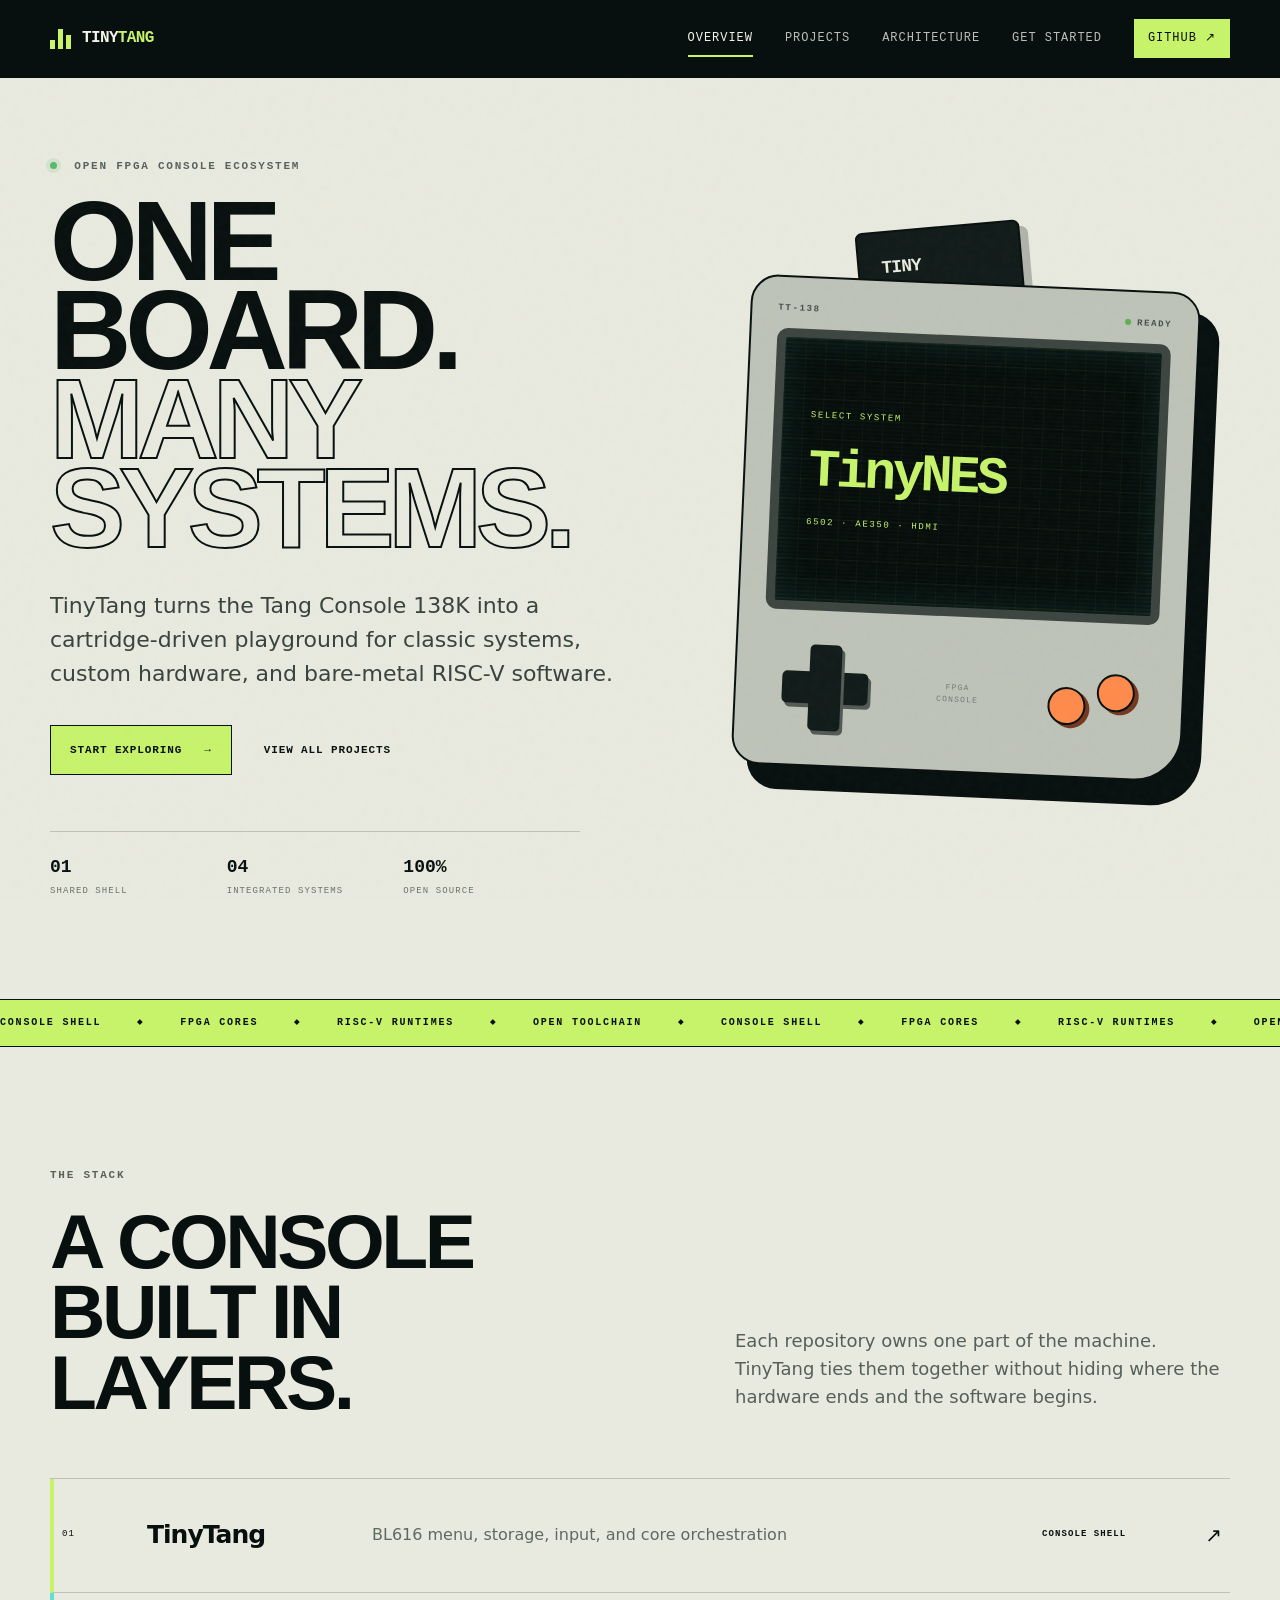
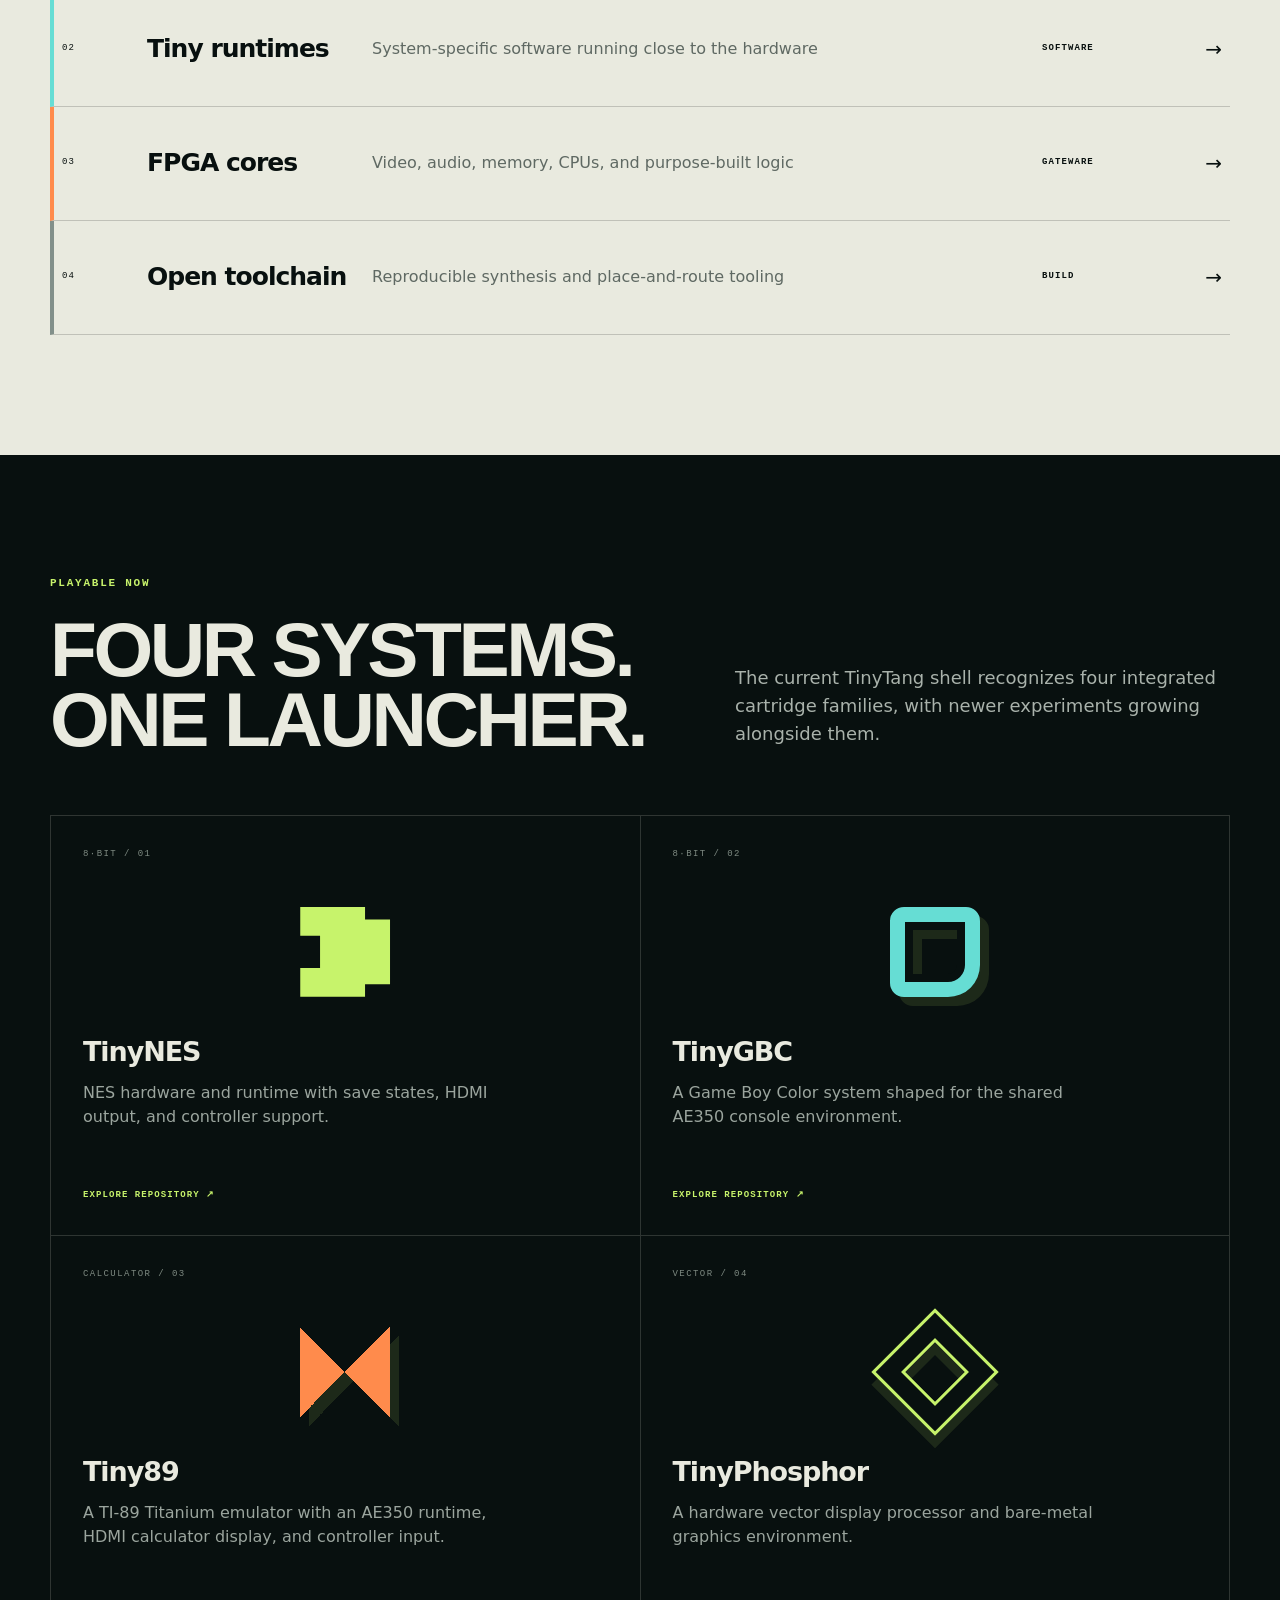
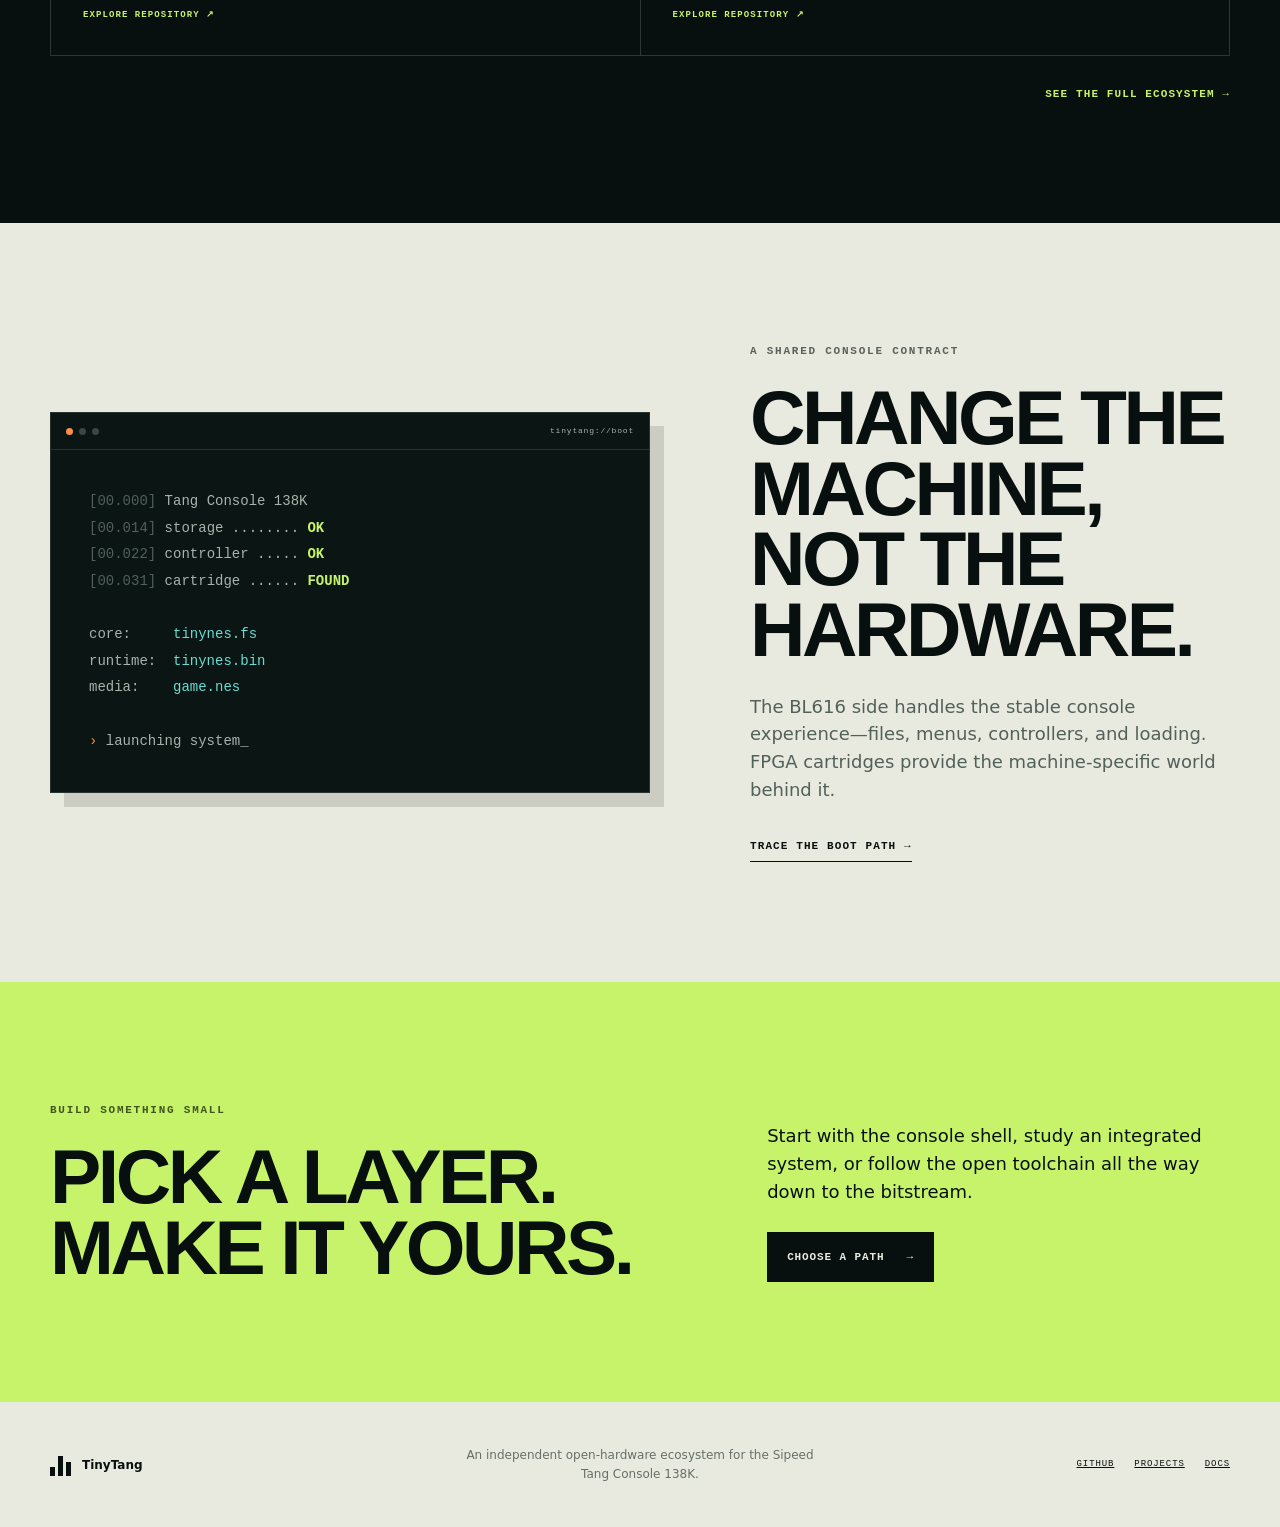
==== index.html @ 6b45f8c8 "Build TinyTang ecosystem documentation hub" ====
<!doctype html>
<html lang="en">
<head>
  <meta charset="utf-8">
  <meta name="viewport" content="width=device-width, initial-scale=1">
  <meta name="description" content="TinyTang is an open FPGA console ecosystem for the Sipeed Tang Console 138K.">
  <meta name="theme-color" content="#08100f">
  <title>TinyTang — one board, many systems</title>
  <link rel="icon" href="favicon.svg" type="image/svg+xml">
  <link rel="stylesheet" href="styles.css">
  <script src="site.js" defer></script>
</head>
<body>
  <a class="skip-link" href="#content">Skip to content</a>
  <header class="site-header" data-header>
    <a class="brand" href="index.html" aria-label="TinyTang home">
      <span class="brand-mark" aria-hidden="true"><span></span><span></span><span></span></span>
      <span>TINY<span>TANG</span></span>
    </a>
    <button class="nav-toggle" type="button" aria-expanded="false" aria-controls="site-nav" data-nav-toggle>
      <span class="sr-only">Toggle navigation</span><i></i><i></i><i></i>
    </button>
    <nav class="site-nav" id="site-nav" aria-label="Primary navigation" data-nav>
      <a href="index.html" aria-current="page">Overview</a>
      <a href="projects.html">Projects</a>
      <a href="architecture.html">Architecture</a>
      <a href="start.html">Get started</a>
      <a class="nav-github" href="https://github.com/aquasock" rel="noopener">GitHub <span aria-hidden="true">↗</span></a>
    </nav>
  </header>

  <main id="content">
    <section class="hero section-shell">
      <div class="hero-copy reveal">
        <p class="eyebrow"><span class="status-dot"></span> Open FPGA console ecosystem</p>
        <h1>One board.<br><em>Many systems.</em></h1>
        <p class="hero-lede">TinyTang turns the Tang Console 138K into a cartridge-driven playground for classic systems, custom hardware, and bare-metal RISC-V software.</p>
        <div class="hero-actions">
          <a class="button button-primary" href="start.html">Start exploring <span aria-hidden="true">→</span></a>
          <a class="button button-quiet" href="projects.html">View all projects</a>
        </div>
        <dl class="hero-stats" aria-label="Ecosystem highlights">
          <div><dt>01</dt><dd>shared shell</dd></div>
          <div><dt>04</dt><dd>integrated systems</dd></div>
          <div><dt>100%</dt><dd>open source</dd></div>
        </dl>
      </div>

      <div class="hero-machine reveal reveal-delay" aria-label="Diagram of the TinyTang console">
        <div class="machine-glow"></div>
        <div class="machine-frame">
          <div class="machine-topline"><span>TT-138</span><span>READY</span></div>
          <div class="machine-screen">
            <div class="screen-grid"></div>
            <div class="screen-copy">
              <span class="screen-kicker">SELECT SYSTEM</span>
              <strong data-system-name>TinyNES</strong>
              <span class="screen-meta" data-system-meta>6502 · AE350 · HDMI</span>
            </div>
            <div class="screen-scanline"></div>
          </div>
          <div class="machine-controls">
            <div class="dpad" aria-hidden="true"><i></i><i></i></div>
            <div class="machine-label">FPGA<br>CONSOLE</div>
            <div class="buttons" aria-hidden="true"><i></i><i></i></div>
          </div>
        </div>
        <div class="cartridge"><span>TINY<br>CORE</span><i></i></div>
      </div>
    </section>

    <section class="signal-band" aria-label="Project categories">
      <div class="signal-track">
        <span>CONSOLE SHELL</span><i>◆</i><span>FPGA CORES</span><i>◆</i><span>RISC-V RUNTIMES</span><i>◆</i><span>OPEN TOOLCHAIN</span><i>◆</i><span>CONSOLE SHELL</span><i>◆</i><span>FPGA CORES</span><i>◆</i><span>RISC-V RUNTIMES</span><i>◆</i><span>OPEN TOOLCHAIN</span>
      </div>
    </section>

    <section class="section section-shell">
      <div class="section-heading reveal">
        <div>
          <p class="eyebrow">The stack</p>
          <h2>A console built in layers.</h2>
        </div>
        <p>Each repository owns one part of the machine. TinyTang ties them together without hiding where the hardware ends and the software begins.</p>
      </div>
      <div class="layer-stack reveal">
        <a class="layer layer-shell" href="https://github.com/aquasock/TinyTang">
          <span class="layer-index">01</span>
          <div><strong>TinyTang</strong><span>BL616 menu, storage, input, and core orchestration</span></div>
          <b>CONSOLE SHELL</b><i>↗</i>
        </a>
        <a class="layer layer-runtime" href="projects.html#systems">
          <span class="layer-index">02</span>
          <div><strong>Tiny runtimes</strong><span>System-specific software running close to the hardware</span></div>
          <b>SOFTWARE</b><i>→</i>
        </a>
        <a class="layer layer-core" href="projects.html#cores">
          <span class="layer-index">03</span>
          <div><strong>FPGA cores</strong><span>Video, audio, memory, CPUs, and purpose-built logic</span></div>
          <b>GATEWARE</b><i>→</i>
        </a>
        <a class="layer layer-tools" href="projects.html#tooling">
          <span class="layer-index">04</span>
          <div><strong>Open toolchain</strong><span>Reproducible synthesis and place-and-route tooling</span></div>
          <b>BUILD</b><i>→</i>
        </a>
      </div>
    </section>

    <section class="section section-dark" id="featured">
      <div class="section-shell">
        <div class="section-heading reveal">
          <div><p class="eyebrow">Playable now</p><h2>Four systems.<br>One launcher.</h2></div>
          <p>The current TinyTang shell recognizes four integrated cartridge families, with newer experiments growing alongside them.</p>
        </div>
        <div class="system-grid">
          <a class="system-card reveal" href="https://github.com/aquasock/TinyNES">
            <span class="system-number">8·BIT / 01</span><div class="pixel-glyph glyph-nes" aria-hidden="true"></div>
            <div><h3>TinyNES</h3><p>NES hardware and runtime with save states, HDMI output, and controller support.</p></div>
            <span class="card-link">Explore repository ↗</span>
          </a>
          <a class="system-card reveal" href="https://github.com/aquasock/TinyGBC">
            <span class="system-number">8·BIT / 02</span><div class="pixel-glyph glyph-gbc" aria-hidden="true"></div>
            <div><h3>TinyGBC</h3><p>A Game Boy Color system shaped for the shared AE350 console environment.</p></div>
            <span class="card-link">Explore repository ↗</span>
          </a>
          <a class="system-card reveal" href="https://github.com/aquasock/Tiny89">
            <span class="system-number">CALCULATOR / 03</span><div class="pixel-glyph glyph-89" aria-hidden="true"></div>
            <div><h3>Tiny89</h3><p>A TI-89 Titanium emulator with an AE350 runtime, HDMI calculator display, and controller input.</p></div>
            <span class="card-link">Explore repository ↗</span>
          </a>
          <a class="system-card reveal" href="https://github.com/aquasock/TinyPhosphor">
            <span class="system-number">VECTOR / 04</span><div class="pixel-glyph glyph-phosphor" aria-hidden="true"></div>
            <div><h3>TinyPhosphor</h3><p>A hardware vector display processor and bare-metal graphics environment.</p></div>
            <span class="card-link">Explore repository ↗</span>
          </a>
        </div>
        <div class="section-cta reveal"><a href="projects.html">See the full ecosystem <span aria-hidden="true">→</span></a></div>
      </div>
    </section>

    <section class="section section-shell split-feature">
      <div class="feature-terminal reveal" aria-hidden="true">
        <div class="terminal-bar"><i></i><i></i><i></i><span>tinytang://boot</span></div>
        <pre><span class="muted">[00.000]</span> Tang Console 138K
<span class="muted">[00.014]</span> storage ........ <b>OK</b>
<span class="muted">[00.022]</span> controller ..... <b>OK</b>
<span class="muted">[00.031]</span> cartridge ...... <b>FOUND</b>

core:     <em>tinynes.fs</em>
runtime:  <em>tinynes.bin</em>
media:    <em>game.nes</em>

<span class="prompt">›</span> launching system<span class="cursor">_</span></pre>
      </div>
      <div class="feature-copy reveal">
        <p class="eyebrow">A shared console contract</p>
        <h2>Change the machine, not the hardware.</h2>
        <p>The BL616 side handles the stable console experience—files, menus, controllers, and loading. FPGA cartridges provide the machine-specific world behind it.</p>
        <a class="text-link" href="architecture.html">Trace the boot path <span aria-hidden="true">→</span></a>
      </div>
    </section>

    <section class="section section-accent">
      <div class="section-shell closing-grid reveal">
        <div><p class="eyebrow">Build something small</p><h2>Pick a layer.<br>Make it yours.</h2></div>
        <div><p>Start with the console shell, study an integrated system, or follow the open toolchain all the way down to the bitstream.</p><a class="button button-dark" href="start.html">Choose a path <span aria-hidden="true">→</span></a></div>
      </div>
    </section>
  </main>

  <footer class="site-footer section-shell">
    <div class="footer-brand"><span class="brand-mark" aria-hidden="true"><span></span><span></span><span></span></span><strong>TinyTang</strong></div>
    <p>An independent open-hardware ecosystem for the Sipeed Tang Console 138K.</p>
    <div><a href="https://github.com/aquasock">GitHub</a><a href="projects.html">Projects</a><a href="start.html">Docs</a></div>
  </footer>
</body>
</html>
---- styles.css ----
:root {
  --ink: #08100f;
  --ink-soft: #111b19;
  --paper: #e9eadf;
  --paper-bright: #f5f4e9;
  --muted: #8d978f;
  --line: rgba(8, 16, 15, 0.18);
  --line-light: rgba(233, 234, 223, 0.17);
  --lime: #c7f36b;
  --cyan: #66ddd4;
  --orange: #ff8b4c;
  --mono: "SFMono-Regular", "Cascadia Code", "Roboto Mono", Consolas, monospace;
  --sans: Inter, ui-sans-serif, system-ui, -apple-system, BlinkMacSystemFont, "Segoe UI", sans-serif;
  --display: Impact, Haettenschweiler, "Arial Narrow Bold", "Arial Narrow", sans-serif;
  --shell: min(1180px, calc(100vw - 48px));
}

* { box-sizing: border-box; }
html { scroll-behavior: smooth; }
body { margin: 0; color: var(--ink); background: var(--paper); font-family: var(--sans); font-size: 16px; line-height: 1.55; -webkit-font-smoothing: antialiased; }
body::before { content: ""; position: fixed; inset: 0; pointer-events: none; opacity: .25; z-index: 20; background-image: url("data:image/svg+xml,%3Csvg viewBox='0 0 140 140' xmlns='http://www.w3.org/2000/svg'%3E%3Cfilter id='n'%3E%3CfeTurbulence type='fractalNoise' baseFrequency='.85' numOctaves='3' stitchTiles='stitch'/%3E%3C/filter%3E%3Crect width='100%25' height='100%25' filter='url(%23n)' opacity='.12'/%3E%3C/svg%3E"); }
a { color: inherit; }
a:focus-visible, button:focus-visible { outline: 3px solid var(--orange); outline-offset: 4px; }
button { font: inherit; }
.section-shell { width: var(--shell); margin-inline: auto; }
.sr-only { position: absolute; width: 1px; height: 1px; padding: 0; margin: -1px; overflow: hidden; clip: rect(0,0,0,0); white-space: nowrap; border: 0; }
.skip-link { position: fixed; top: 8px; left: 8px; z-index: 100; padding: 10px 14px; color: var(--ink); background: var(--lime); transform: translateY(-150%); }
.skip-link:focus { transform: translateY(0); }

.site-header { position: sticky; top: 0; z-index: 30; display: flex; align-items: center; justify-content: space-between; height: 78px; padding: 0 max(24px, calc((100vw - 1180px) / 2)); color: var(--paper); background: var(--ink); border-bottom: 1px solid transparent; transition: height .25s, border-color .25s; }
.site-header[data-scrolled] { height: 66px; border-color: var(--line-light); }
.brand { display: flex; align-items: center; gap: 11px; color: var(--paper-bright); font-family: var(--mono); font-weight: 800; letter-spacing: -.04em; text-decoration: none; }
.brand > span:last-child > span { color: var(--lime); }
.brand-mark { display: inline-grid; grid-template-columns: repeat(3, 5px); align-items: end; gap: 3px; width: 21px; height: 21px; }
.brand-mark span { display: block; background: var(--lime); }
.brand-mark span:nth-child(1) { height: 9px; }
.brand-mark span:nth-child(2) { height: 20px; }
.brand-mark span:nth-child(3) { height: 14px; }
.site-nav { display: flex; align-items: center; gap: 32px; }
.site-nav a { position: relative; color: #b9c0b9; font-family: var(--mono); font-size: 12px; letter-spacing: .08em; text-decoration: none; text-transform: uppercase; transition: color .2s; }
.site-nav a:hover, .site-nav a[aria-current="page"] { color: var(--paper-bright); }
.site-nav a[aria-current="page"]::after { content: ""; position: absolute; right: 0; bottom: -9px; left: 0; height: 2px; background: var(--lime); }
.site-nav .nav-github { padding: 10px 14px; color: var(--ink); background: var(--lime); }
.nav-toggle { display: none; width: 44px; height: 44px; padding: 11px; border: 0; background: transparent; }
.nav-toggle i { display: block; height: 1px; margin: 5px 0; background: var(--paper); }

.hero { min-height: calc(100vh - 78px); display: grid; grid-template-columns: 1.05fr .95fr; gap: 70px; align-items: center; padding-block: 80px 100px; }
.eyebrow { margin: 0 0 22px; color: #59615c; font-family: var(--mono); font-size: 11px; font-weight: 700; letter-spacing: .16em; text-transform: uppercase; }
.status-dot { display: inline-block; width: 7px; height: 7px; margin-right: 9px; border-radius: 50%; background: #58b86b; box-shadow: 0 0 0 4px rgba(88,184,107,.15); }
.hero h1, .page-hero h1, .error-page h1 { margin: 0; font-family: var(--display); font-size: clamp(72px, 8.8vw, 138px); font-stretch: condensed; font-weight: 900; letter-spacing: -.055em; line-height: .79; text-transform: uppercase; }
.hero h1 em, .page-hero h1 em, .error-page h1 em { color: transparent; font-style: normal; -webkit-text-stroke: 2px var(--ink); }
.hero-lede { max-width: 600px; margin: 36px 0 0; color: #39423d; font-size: clamp(18px, 2vw, 22px); line-height: 1.55; }
.hero-actions { display: flex; flex-wrap: wrap; gap: 12px; margin-top: 34px; }
.button { display: inline-flex; align-items: center; justify-content: center; gap: 22px; min-height: 50px; padding: 0 19px; border: 1px solid var(--ink); font-family: var(--mono); font-size: 11px; font-weight: 800; letter-spacing: .08em; text-decoration: none; text-transform: uppercase; transition: transform .2s, box-shadow .2s, background .2s, color .2s; }
.button:hover { transform: translate(-3px, -3px); box-shadow: 4px 4px 0 var(--ink); }
.button-primary { color: var(--ink); background: var(--lime); }
.button-quiet { border-color: transparent; }
.button-dark { color: var(--paper); background: var(--ink); }
.button-dark:hover { box-shadow: 4px 4px 0 rgba(8,16,15,.35); }
.button-outline { background: transparent; }
.hero-stats { display: grid; grid-template-columns: repeat(3, 1fr); max-width: 530px; margin: 56px 0 0; padding: 22px 0 0; border-top: 1px solid var(--line); }
.hero-stats div { display: flex; flex-direction: column; }
.hero-stats dt { font-family: var(--mono); font-size: 18px; font-weight: 800; }
.hero-stats dd { margin: 3px 0 0; color: #69726c; font-family: var(--mono); font-size: 9px; letter-spacing: .12em; text-transform: uppercase; }

.hero-machine { position: relative; display: grid; place-items: center; min-height: 580px; }
.machine-glow { position: absolute; width: 90%; aspect-ratio: 1; background: radial-gradient(circle, rgba(199,243,107,.28), transparent 64%); filter: blur(15px); }
.machine-frame { position: relative; z-index: 2; width: min(450px, 86vw); padding: 25px 26px 34px; background: #bec3b8; border: 2px solid var(--ink); border-radius: 28px 28px 48px 28px; box-shadow: 17px 21px 0 rgba(8,16,15,.95), 18px 22px 0 2px var(--ink); transform: rotate(2.5deg); }
.machine-topline { display: flex; justify-content: space-between; margin-bottom: 12px; color: #48504b; font-family: var(--mono); font-size: 9px; font-weight: 700; letter-spacing: .18em; }
.machine-topline span:last-child::before { content: ""; display: inline-block; width: 6px; height: 6px; margin-right: 6px; border-radius: 50%; background: #60af4f; }
.machine-screen { position: relative; aspect-ratio: 1.4; overflow: hidden; padding: 28px; color: var(--lime); background: #07100d; border: 9px solid #3c4540; border-radius: 11px; box-shadow: inset 0 0 35px rgba(102,221,212,.13); }
.screen-grid { position: absolute; inset: 0; opacity: .16; background-image: linear-gradient(rgba(199,243,107,.3) 1px, transparent 1px), linear-gradient(90deg, rgba(199,243,107,.3) 1px, transparent 1px); background-size: 20px 20px; }
.screen-copy { position: relative; z-index: 1; height: 100%; display: flex; flex-direction: column; justify-content: center; }
.screen-kicker, .screen-meta { font-family: var(--mono); font-size: 9px; letter-spacing: .18em; }
.screen-copy strong { margin: 7px 0 4px; font-family: var(--mono); font-size: clamp(32px, 5vw, 53px); letter-spacing: -.07em; }
.screen-scanline { position: absolute; inset: 0; background: linear-gradient(transparent 50%, rgba(0,0,0,.26) 50%); background-size: 100% 4px; }
.machine-controls { display: flex; align-items: center; justify-content: space-between; padding: 34px 20px 0; }
.dpad { position: relative; width: 86px; height: 86px; }
.dpad i { position: absolute; background: var(--ink-soft); border-radius: 5px; box-shadow: 3px 4px 0 #535a55; }
.dpad i:first-child { top: 27px; left: 0; width: 86px; height: 32px; }
.dpad i:last-child { top: 0; left: 27px; width: 32px; height: 86px; }
.machine-label { color: #747b76; font-family: var(--mono); font-size: 8px; letter-spacing: .15em; text-align: center; }
.buttons { display: flex; gap: 13px; transform: rotate(-17deg); }
.buttons i { width: 38px; height: 38px; border: 2px solid var(--ink); border-radius: 50%; background: var(--orange); box-shadow: 3px 4px 0 #743820; }
.cartridge { position: absolute; top: -15px; z-index: 1; width: 165px; height: 138px; padding: 22px; color: var(--paper); background: var(--ink-soft); border: 2px solid var(--ink); border-radius: 7px 7px 3px 3px; box-shadow: 8px 7px 0 rgba(8,16,15,.25); font-family: var(--mono); font-size: 18px; font-weight: 800; letter-spacing: -.05em; transform: rotate(-5deg) translateX(-24px); }
.cartridge i { position: absolute; right: 18px; bottom: 20px; width: 38px; height: 23px; border: 1px solid var(--lime); background: repeating-linear-gradient(90deg, transparent 0 4px, var(--lime) 4px 6px); }

.signal-band { overflow: hidden; padding: 15px 0; color: var(--ink); background: var(--lime); border-block: 1px solid var(--ink); }
.signal-track { display: flex; width: max-content; align-items: center; gap: 36px; font-family: var(--mono); font-size: 10px; font-weight: 800; letter-spacing: .18em; white-space: nowrap; animation: ticker 30s linear infinite; }
.signal-track i { font-style: normal; font-size: 7px; }
@keyframes ticker { to { transform: translateX(-50%); } }

.section { padding-block: 120px; }
.section-heading { display: grid; grid-template-columns: 1.1fr .9fr; gap: 80px; align-items: end; margin-bottom: 60px; }
.section-heading h2, .feature-copy h2, .closing-grid h2 { margin: 0; font-family: var(--display); font-size: clamp(46px, 6vw, 84px); letter-spacing: -.045em; line-height: .92; text-transform: uppercase; }
.section-heading > p { max-width: 500px; margin: 0 0 7px; color: #56605a; font-size: 18px; }
.layer-stack { border-top: 1px solid var(--line); }
.layer { display: grid; grid-template-columns: 65px 1fr 130px 30px; gap: 20px; align-items: center; min-height: 114px; padding: 20px 8px; border-bottom: 1px solid var(--line); text-decoration: none; transition: padding .2s, background .2s; }
.layer:hover { padding-inline: 20px; background: rgba(255,255,255,.32); }
.layer-index, .layer b { font-family: var(--mono); font-size: 9px; letter-spacing: .12em; }
.layer div { display: grid; grid-template-columns: 200px 1fr; gap: 25px; align-items: center; }
.layer strong { font-size: 25px; letter-spacing: -.04em; }
.layer div span { color: #5f6963; }
.layer i { font-style: normal; font-size: 20px; text-align: right; }
.layer-shell { border-left: 4px solid var(--lime); }
.layer-runtime { border-left: 4px solid var(--cyan); }
.layer-core { border-left: 4px solid var(--orange); }
.layer-tools { border-left: 4px solid #82908a; }

.section-dark { color: var(--paper); background: var(--ink); }
.section-dark .eyebrow { color: var(--lime); }
.section-dark .section-heading > p { color: #a9b2ab; }
.system-grid { display: grid; grid-template-columns: repeat(2, 1fr); border-top: 1px solid var(--line-light); border-left: 1px solid var(--line-light); }
.system-card { min-height: 420px; display: flex; flex-direction: column; padding: 32px; border-right: 1px solid var(--line-light); border-bottom: 1px solid var(--line-light); text-decoration: none; transition: background .25s; }
.system-card:hover { background: #111d1a; }
.system-number { color: #7e8a82; font-family: var(--mono); font-size: 9px; letter-spacing: .16em; }
.pixel-glyph { width: 90px; height: 90px; margin: 45px auto 34px; filter: drop-shadow(9px 9px 0 rgba(199,243,107,.11)); }
.glyph-nes { background: var(--lime); clip-path: polygon(0 0, 72% 0, 72% 14%, 100% 14%, 100% 86%, 72% 86%, 72% 100%, 0 100%, 0 68%, 22% 68%, 22% 32%, 0 32%); }
.glyph-gbc { border: 15px solid var(--cyan); border-radius: 14px 14px 32px 14px; box-shadow: inset 0 0 0 8px var(--ink); }
.glyph-89 { background: conic-gradient(from 45deg, var(--orange) 0 25%, transparent 0 50%, var(--orange) 0 75%, transparent 0); }
.glyph-phosphor { border: 3px solid var(--lime); transform: rotate(45deg); box-shadow: inset 0 0 0 18px var(--ink), inset 0 0 0 21px var(--lime); }
.system-card h3 { margin: 0; font-size: 27px; letter-spacing: -.04em; }
.system-card p { max-width: 440px; margin: 8px 0 0; color: #9ba59e; }
.card-link { margin-top: auto; padding-top: 25px; color: var(--lime); font-family: var(--mono); font-size: 9px; font-weight: 800; letter-spacing: .12em; text-transform: uppercase; }
.section-cta { display: flex; justify-content: flex-end; padding-top: 30px; }
.section-cta a, .text-link { color: inherit; font-family: var(--mono); font-size: 11px; font-weight: 800; letter-spacing: .1em; text-decoration: none; text-transform: uppercase; }
.section-cta a { color: var(--lime); }

.split-feature { display: grid; grid-template-columns: 1fr .8fr; gap: 100px; align-items: center; }
.feature-terminal { color: #a9b3ac; background: #0b1513; border: 1px solid #26332f; box-shadow: 14px 14px 0 rgba(8,16,15,.13); transform: rotate(-1deg); }
.terminal-bar { display: flex; align-items: center; gap: 6px; padding: 12px 15px; border-bottom: 1px solid #26332f; }
.terminal-bar i { width: 7px; height: 7px; border-radius: 50%; background: #3a4742; }
.terminal-bar i:first-child { background: var(--orange); }
.terminal-bar span { margin-left: auto; font-family: var(--mono); font-size: 8px; letter-spacing: .1em; }
.feature-terminal pre { min-height: 340px; margin: 0; padding: 38px; font-family: var(--mono); font-size: clamp(11px, 1.3vw, 14px); line-height: 1.9; white-space: pre-wrap; }
.feature-terminal b { color: var(--lime); }
.feature-terminal em { color: var(--cyan); font-style: normal; }
.feature-terminal .muted { color: #50605a; }
.feature-terminal .prompt { color: var(--orange); }
.cursor { animation: blink 1s step-end infinite; }
@keyframes blink { 50% { opacity: 0; } }
.feature-copy p:not(.eyebrow) { margin: 28px 0; color: #52605a; font-size: 18px; }
.text-link { display: inline-block; border-bottom: 1px solid var(--ink); padding-bottom: 6px; }
.section-accent { background: var(--lime); }
.section-accent .eyebrow { color: #40551c; }
.closing-grid { display: grid; grid-template-columns: 1fr .75fr; gap: 100px; align-items: end; }
.closing-grid p:not(.eyebrow) { max-width: 500px; margin: 0 0 27px; font-size: 18px; }

.site-footer { display: grid; grid-template-columns: 1fr 1fr 1fr; gap: 30px; align-items: center; padding-block: 44px; font-size: 12px; }
.footer-brand { display: flex; align-items: center; gap: 11px; }
.footer-brand .brand-mark span { background: var(--ink); }
.site-footer p { margin: 0; color: #657069; text-align: center; }
.site-footer > div:last-child { display: flex; justify-content: flex-end; gap: 20px; font-family: var(--mono); font-size: 9px; letter-spacing: .1em; text-transform: uppercase; }

.page-hero { padding-block: 105px 90px; border-bottom: 1px solid var(--line); }
.page-hero h1 { max-width: 1050px; font-size: clamp(70px, 11vw, 150px); }
.page-intro { display: grid; grid-template-columns: 1fr auto; gap: 70px; align-items: end; margin-top: 62px; }
.page-intro p { max-width: 720px; margin: 0; color: #47514b; font-size: 21px; }
.coordinate { color: #667069; font-family: var(--mono); font-size: 9px; letter-spacing: .14em; line-height: 1.8; text-align: right; }
.project-section { padding-block: 90px 40px; }
.project-section.section-rule { border-top: 1px solid var(--line); }
.project-section-title { display: grid; grid-template-columns: 80px 1fr; margin-bottom: 40px; }
.project-section-title > span { padding-top: 7px; font-family: var(--mono); font-size: 11px; }
.project-section-title .eyebrow { margin-bottom: 8px; }
.project-section-title h2 { margin: 0; font-family: var(--display); font-size: clamp(43px, 6vw, 72px); letter-spacing: -.04em; line-height: 1; text-transform: uppercase; }
.project-list { border-top: 1px solid var(--line); }
.project-row { display: grid; grid-template-columns: 80px 1fr auto 30px; gap: 22px; align-items: center; min-height: 132px; padding: 24px 8px; border-bottom: 1px solid var(--line); text-decoration: none; transition: padding .2s, background .2s; }
.project-row:hover { padding-inline: 20px; background: rgba(255,255,255,.3); }
.project-code { font-family: var(--mono); font-size: 10px; font-weight: 800; letter-spacing: .1em; }
.project-row h3 { margin: 0 0 5px; font-size: 24px; letter-spacing: -.035em; }
.project-row p { max-width: 720px; margin: 0; color: #59645d; }
.project-row > i { font-style: normal; font-size: 20px; }
.pill { padding: 5px 8px; color: #4d5751; border: 1px solid #929b94; font-family: var(--mono); font-size: 8px; font-weight: 800; letter-spacing: .1em; text-transform: uppercase; white-space: nowrap; }
.pill-stable, .pill-live { color: #315515; border-color: #86a765; background: rgba(199,243,107,.2); }
.pill-wip { color: #77501c; border-color: #c09455; background: rgba(255,139,76,.12); }
.pill-tool { color: #235b57; border-color: #65a7a1; background: rgba(102,221,212,.12); }
.source-note { display: grid; grid-template-columns: 180px 1fr; gap: 50px; margin-block: 80px 120px; padding-block: 28px; border-block: 1px solid var(--line); }
.source-note span { font-family: var(--mono); font-size: 9px; font-weight: 800; letter-spacing: .15em; }
.source-note p { max-width: 800px; margin: 0; color: #4f5b54; }

.diagram-section { padding-block: 90px 120px; }
.architecture-map { display: grid; grid-template-columns: 1fr 76px 1.15fr 76px 1.15fr 76px 1fr; align-items: stretch; }
.arch-block { min-height: 210px; display: flex; flex-direction: column; justify-content: center; padding: 24px; border: 1px solid var(--ink); background: rgba(255,255,255,.17); }
.arch-block > span { margin-bottom: 30px; font-family: var(--mono); font-size: 8px; font-weight: 800; letter-spacing: .14em; }
.arch-block strong { font-size: 21px; line-height: 1.1; }
.arch-block small { margin-top: 10px; color: #68726b; font-size: 11px; }
.arch-featured { color: var(--ink); background: var(--lime); box-shadow: 7px 7px 0 var(--ink); }
.arch-featured small { color: #4b591e; }
.arch-wire { position: relative; align-self: center; height: 1px; background: var(--ink); }
.arch-wire::after { content: ""; position: absolute; top: -4px; right: 0; width: 7px; height: 7px; border-top: 1px solid var(--ink); border-right: 1px solid var(--ink); transform: rotate(45deg); }
.arch-wire span { position: absolute; top: -28px; width: 100%; font-family: var(--mono); font-size: 6px; letter-spacing: .08em; text-align: center; }
.diagram-caption { margin: 28px 0 0; color: #67726b; font-size: 12px; }
.diagram-caption span { margin-right: 12px; color: var(--ink); font-family: var(--mono); font-size: 9px; font-weight: 800; }
.boot-sequence { display: grid; grid-template-columns: repeat(4, 1fr); margin: 0; padding: 0; list-style: none; border-top: 1px solid var(--line-light); border-left: 1px solid var(--line-light); }
.boot-sequence li { min-height: 280px; display: flex; flex-direction: column; justify-content: space-between; padding: 25px; border-right: 1px solid var(--line-light); border-bottom: 1px solid var(--line-light); }
.boot-sequence li > span { color: var(--lime); font-family: var(--mono); font-size: 10px; }
.boot-sequence h3 { margin: 0 0 8px; font-size: 24px; }
.boot-sequence p { margin: 0; color: #99a39d; font-size: 14px; }
.principles .section-heading { grid-template-columns: 1fr; }
.principle-grid { display: grid; grid-template-columns: repeat(4, 1fr); gap: 40px; }
.principle-grid article { border-top: 3px solid var(--ink); padding-top: 22px; }
.principle-grid article > span { font-family: var(--mono); font-size: 11px; }
.principle-grid h3 { margin: 40px 0 9px; font-size: 21px; }
.principle-grid p { margin: 0; color: #59635d; font-size: 14px; }

.path-section { padding-block: 90px 120px; }
.path-grid { display: grid; grid-template-columns: repeat(3, 1fr); border-top: 1px solid var(--ink); border-left: 1px solid var(--ink); }
.path-card { min-height: 590px; display: flex; flex-direction: column; padding: 30px; border-right: 1px solid var(--ink); border-bottom: 1px solid var(--ink); }
.path-card-accent { background: var(--lime); }
.path-number { font-family: var(--mono); font-size: 9px; font-weight: 800; letter-spacing: .15em; }
.path-card h2 { margin: 65px 0 15px; font-family: var(--display); font-size: 45px; letter-spacing: -.04em; line-height: .95; text-transform: uppercase; }
.path-card > p { min-height: 78px; margin: 0; color: #515d56; }
.path-card ol { margin: 35px 0; padding: 0; list-style: none; counter-reset: path; border-top: 1px solid rgba(8,16,15,.25); }
.path-card li { counter-increment: path; padding: 11px 0; border-bottom: 1px solid rgba(8,16,15,.18); font-size: 13px; }
.path-card li::before { content: "0" counter(path); margin-right: 14px; font-family: var(--mono); font-size: 8px; }
.path-card .button { margin-top: auto; align-self: flex-start; }
.check-grid { display: grid; grid-template-columns: repeat(2, 1fr); border-top: 1px solid var(--line-light); border-left: 1px solid var(--line-light); }
.check-item { min-height: 150px; display: grid; grid-template-columns: 45px 1fr; padding: 30px; border-right: 1px solid var(--line-light); border-bottom: 1px solid var(--line-light); }
.check-item > span { color: var(--lime); font-family: var(--mono); font-size: 23px; }
.check-item h3 { margin: 0 0 6px; font-size: 20px; }
.check-item p { margin: 0; color: #9ca69f; font-size: 14px; }
.routing-table { border-top: 1px solid var(--line); }
.routing-table > * { display: grid; grid-template-columns: 1.4fr .7fr 1fr; gap: 25px; align-items: center; min-height: 72px; padding: 13px 10px; border-bottom: 1px solid var(--line); text-decoration: none; }
.routing-table > div { min-height: 45px; color: #6a746e; font-family: var(--mono); font-size: 8px; letter-spacing: .1em; text-transform: uppercase; }
.routing-table a { transition: background .2s, padding .2s; }
.routing-table a:hover { padding-inline: 20px; background: rgba(255,255,255,.3); }
.routing-table b { font-family: var(--mono); font-size: 11px; }
.routing-table span { font-size: 14px; }

.error-page { min-height: 100vh; display: grid; place-items: center; background: var(--ink); color: var(--paper); text-align: center; }
.error-page main { position: relative; width: min(780px, calc(100vw - 40px)); padding: 60px 20px; }
.error-page h1 { position: relative; font-size: clamp(58px, 10vw, 110px); }
.error-page h1 em { -webkit-text-stroke-color: var(--paper); }
.error-page p:not(.eyebrow) { margin: 30px auto; color: #a5aea8; }
.error-page .eyebrow { position: relative; color: var(--lime); }
.error-signal { position: absolute; inset: 0; display: grid; place-items: center; color: rgba(199,243,107,.06); font-family: var(--display); font-size: min(55vw, 500px); line-height: 1; }

.reveal { opacity: 1; transform: translateY(0); }
.reveal.is-visible { animation: reveal-in .65s ease both; }
.reveal-delay { animation-delay: .14s; }
@keyframes reveal-in { from { opacity: 0; transform: translateY(18px); } }

@media (max-width: 1000px) {
  .hero { grid-template-columns: 1fr; }
  .hero-copy { padding-top: 30px; }
  .hero-machine { min-height: 550px; }
  .section-heading { gap: 40px; }
  .split-feature { grid-template-columns: 1fr; gap: 65px; }
  .architecture-map { grid-template-columns: 1fr; }
  .arch-wire { width: 1px; height: 58px; justify-self: center; }
  .arch-wire::after { top: auto; right: -3px; bottom: 0; transform: rotate(135deg); }
  .arch-wire span { top: 22px; left: 15px; width: 150px; text-align: left; }
  .boot-sequence, .principle-grid { grid-template-columns: repeat(2, 1fr); }
  .path-grid { grid-template-columns: 1fr; }
  .path-card { min-height: auto; }
  .path-card > p { min-height: auto; }
  .path-card .button { margin-top: 25px; }
}

@media (max-width: 720px) {
  :root { --shell: min(100% - 30px, 1180px); }
  .site-header { height: 64px; padding-inline: 15px; }
  .nav-toggle { display: block; }
  .site-nav { position: absolute; top: 64px; right: 0; left: 0; display: none; flex-direction: column; align-items: stretch; gap: 0; padding: 12px 15px 22px; background: var(--ink); border-bottom: 1px solid var(--line-light); }
  .site-nav[data-open] { display: flex; }
  .site-nav a { padding: 14px 10px; }
  .site-nav a[aria-current="page"]::after { display: none; }
  .site-nav .nav-github { margin-top: 8px; text-align: center; }
  .hero { min-height: auto; padding-block: 80px; }
  .hero h1 { font-size: clamp(58px, 19vw, 95px); }
  .page-hero h1 { font-size: clamp(53px, 16vw, 78px); }
  .hero-lede { font-size: 17px; }
  .hero-stats { gap: 12px; }
  .hero-machine { min-height: 470px; }
  .machine-frame { padding: 18px 18px 27px; box-shadow: 10px 13px 0 var(--ink); }
  .machine-screen { padding: 20px; border-width: 7px; }
  .machine-controls { padding: 28px 8px 0; }
  .dpad { transform: scale(.8); transform-origin: left center; }
  .buttons { transform: rotate(-17deg) scale(.8); transform-origin: right center; }
  .cartridge { width: 130px; height: 110px; padding: 16px; font-size: 14px; }
  .section { padding-block: 80px; }
  .section-heading, .closing-grid, .page-intro { grid-template-columns: 1fr; gap: 24px; }
  .section-heading { margin-bottom: 38px; }
  .section-heading > p, .closing-grid p:not(.eyebrow) { font-size: 16px; }
  .layer { grid-template-columns: 38px 1fr 20px; gap: 10px; }
  .layer div { grid-template-columns: 1fr; gap: 4px; }
  .layer div span { font-size: 12px; }
  .layer b { display: none; }
  .system-grid { grid-template-columns: 1fr; }
  .system-card { min-height: 390px; padding: 25px; }
  .feature-terminal pre { min-height: 300px; padding: 25px 20px; }
  .site-footer { grid-template-columns: 1fr; text-align: center; }
  .footer-brand, .site-footer > div:last-child { justify-content: center; }
  .page-hero { padding-block: 78px 62px; }
  .coordinate { text-align: left; }
  .project-section { padding-block: 65px 25px; }
  .project-section-title { grid-template-columns: 45px 1fr; }
  .project-row { grid-template-columns: 45px 1fr 20px; gap: 10px; }
  .project-row .pill { grid-column: 2; justify-self: start; }
  .project-row > i { grid-column: 3; grid-row: 1 / 3; }
  .source-note { grid-template-columns: 1fr; gap: 15px; margin-block: 60px 80px; }
  .boot-sequence, .principle-grid, .check-grid { grid-template-columns: 1fr; }
  .routing-table > * { grid-template-columns: 1fr; gap: 4px; padding-block: 18px; }
  .routing-table > div { display: none; }
}

@media (prefers-reduced-motion: reduce) {
  html { scroll-behavior: auto; }
  *, *::before, *::after { animation-duration: .01ms !important; animation-iteration-count: 1 !important; transition-duration: .01ms !important; }
  .reveal { opacity: 1; transform: none; }
}
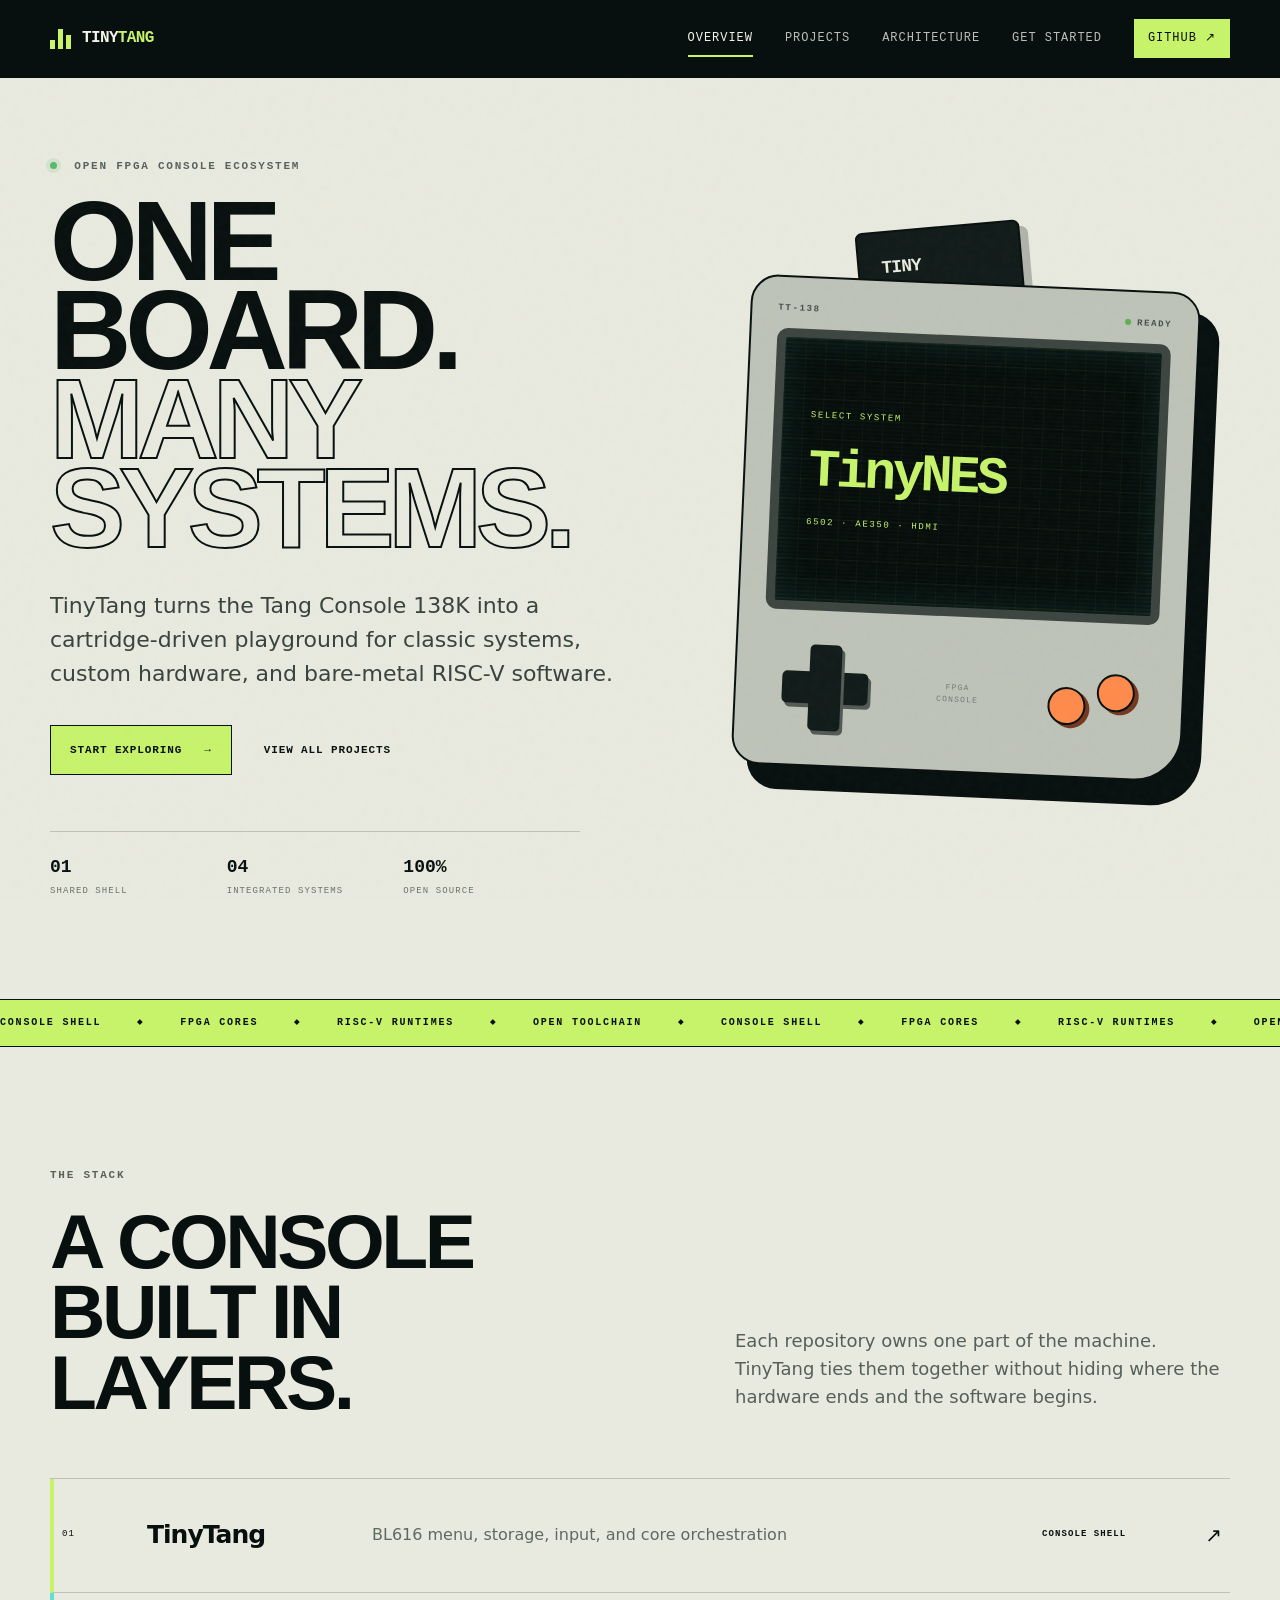
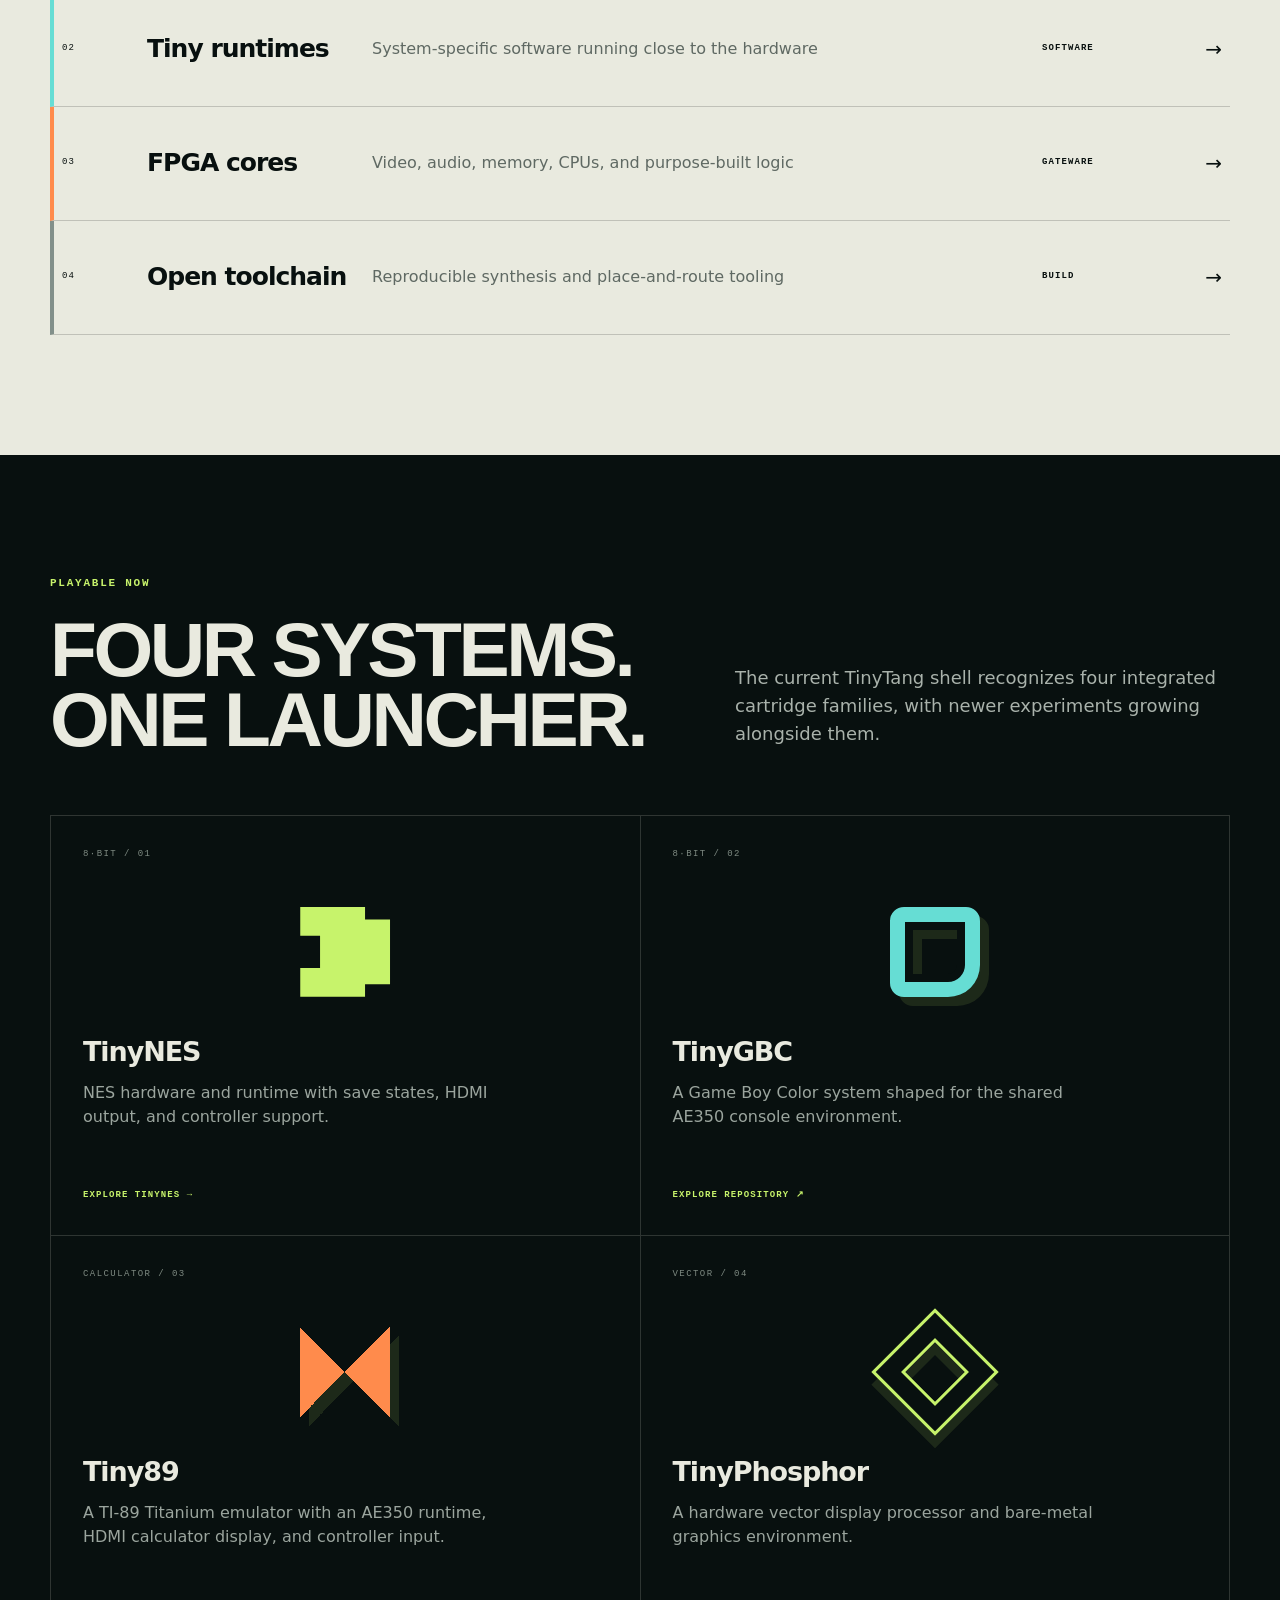
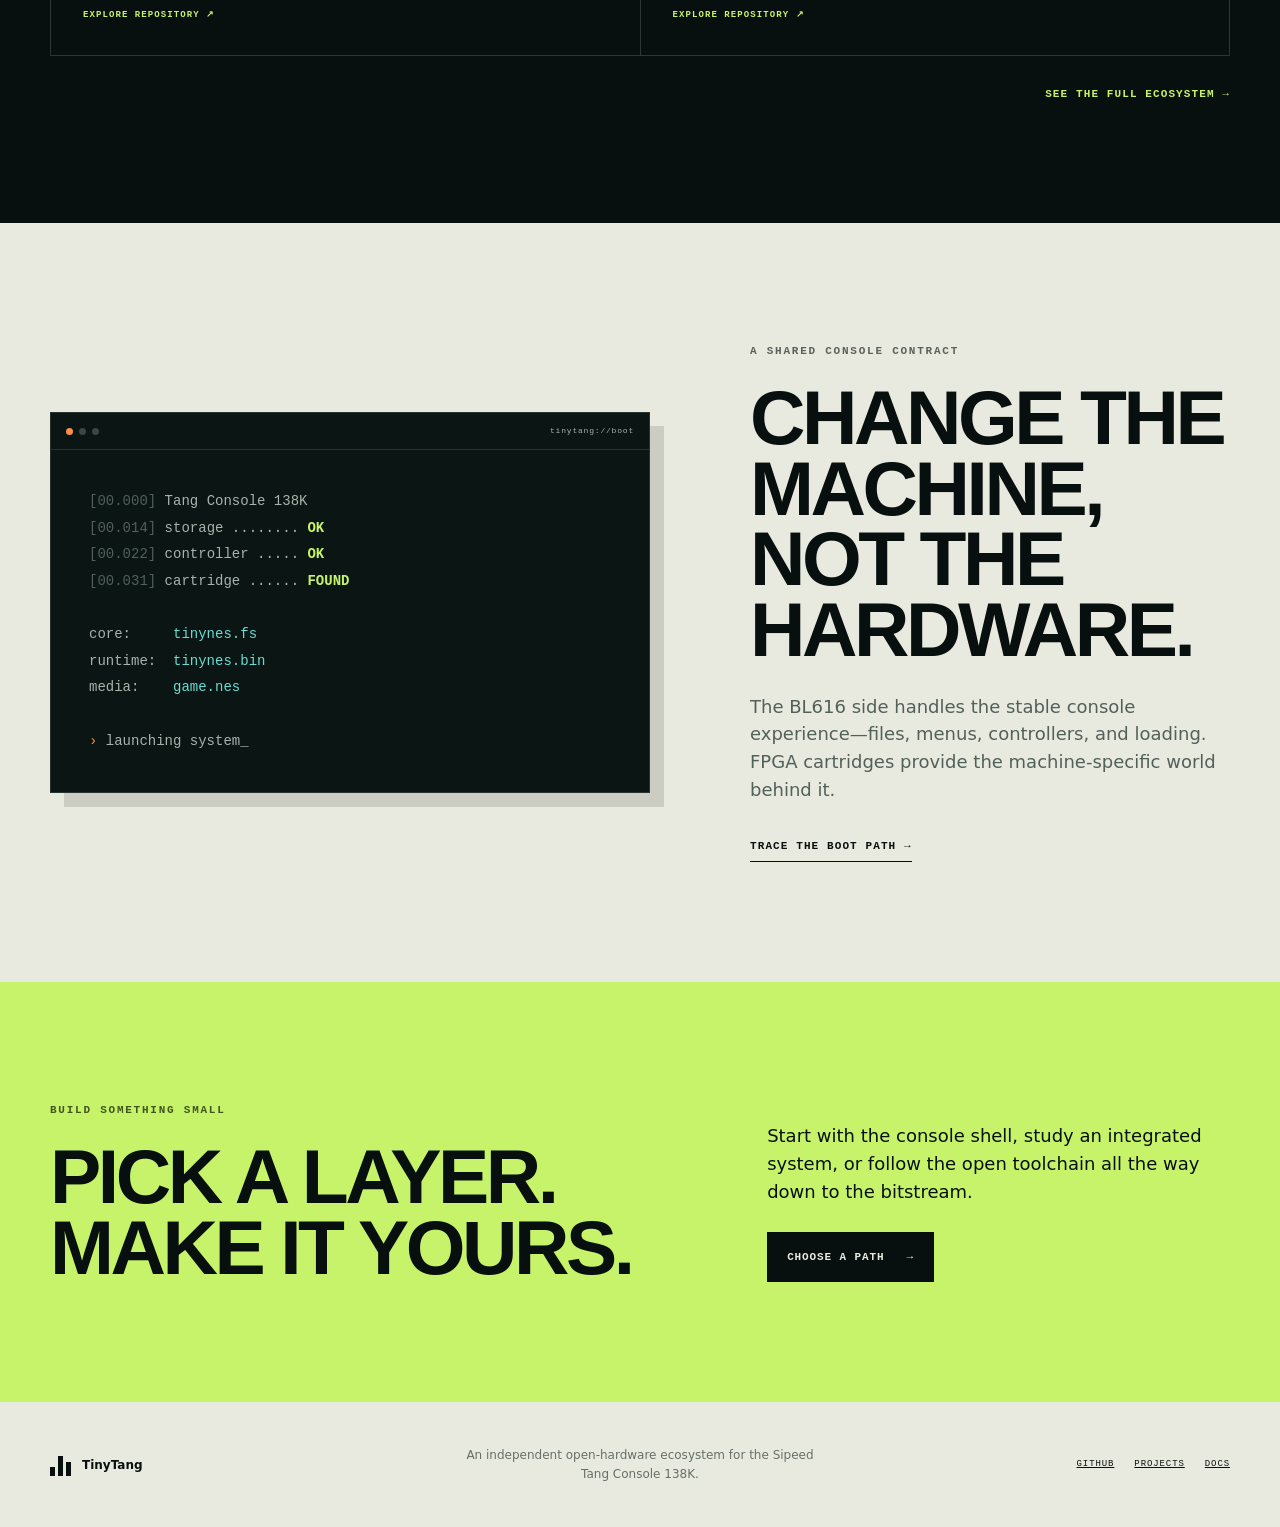
==== commit 7fd3a4c9: "Add TinyNES project guide" ====
--- a/index.html
+++ b/index.html
@@ -114,10 +114,10 @@
           <p>The current TinyTang shell recognizes four integrated cartridge families, with newer experiments growing alongside them.</p>
         </div>
         <div class="system-grid">
-          <a class="system-card reveal" href="https://github.com/aquasock/TinyNES">
+          <a class="system-card reveal" href="projects/tinynes/">
             <span class="system-number">8·BIT / 01</span><div class="pixel-glyph glyph-nes" aria-hidden="true"></div>
             <div><h3>TinyNES</h3><p>NES hardware and runtime with save states, HDMI output, and controller support.</p></div>
-            <span class="card-link">Explore repository ↗</span>
+            <span class="card-link">Explore TinyNES →</span>
           </a>
           <a class="system-card reveal" href="https://github.com/aquasock/TinyGBC">
             <span class="system-number">8·BIT / 02</span><div class="pixel-glyph glyph-gbc" aria-hidden="true"></div>
--- a/styles.css
+++ b/styles.css
@@ -234,6 +234,156 @@
 .error-page p:not(.eyebrow) { margin: 30px auto; color: #a5aea8; }
 .error-page .eyebrow { position: relative; color: var(--lime); }
 .error-signal { position: absolute; inset: 0; display: grid; place-items: center; color: rgba(199,243,107,.06); font-family: var(--display); font-size: min(55vw, 500px); line-height: 1; }
+
+/* Project detail pages */
+.project-detail-hero { position: relative; overflow: hidden; color: var(--paper); background: var(--ink); }
+.project-detail-hero::before { content: ""; position: absolute; inset: 0; opacity: .22; background-image: linear-gradient(rgba(199,243,107,.11) 1px, transparent 1px), linear-gradient(90deg, rgba(199,243,107,.11) 1px, transparent 1px); background-size: 32px 32px; mask-image: linear-gradient(90deg, transparent, #000 45%); }
+.project-detail-grid { position: relative; z-index: 1; min-height: 680px; display: grid; grid-template-columns: .85fr 1.15fr; gap: 80px; align-items: center; padding-block: 80px 95px; }
+.breadcrumb { display: inline-flex; align-items: center; gap: 10px; margin-bottom: 65px; color: #9ca7a0; font-family: var(--mono); font-size: 9px; letter-spacing: .12em; text-decoration: none; text-transform: uppercase; }
+.breadcrumb:hover { color: var(--lime); }
+.project-detail-copy .eyebrow { color: var(--lime); }
+.project-detail-copy h1 { margin: 0; font-family: var(--display); font-size: clamp(88px, 10vw, 150px); letter-spacing: -.06em; line-height: .75; text-transform: uppercase; }
+.project-detail-copy h1 span { color: transparent; -webkit-text-stroke: 2px var(--paper); }
+.project-tagline { max-width: 570px; margin: 40px 0 0; color: #c1c8c2; font-size: 20px; line-height: 1.5; }
+.project-badges { display: flex; flex-wrap: wrap; gap: 8px; margin-top: 32px; }
+.project-badges span { padding: 6px 9px; color: var(--lime); border: 1px solid rgba(199,243,107,.4); font-family: var(--mono); font-size: 8px; font-weight: 800; letter-spacing: .11em; text-transform: uppercase; }
+.media-placeholder { margin: 0; }
+.placeholder-screen { position: relative; min-height: 340px; display: flex; flex-direction: column; justify-content: center; align-items: center; overflow: hidden; color: var(--lime); background: #0b1513; border: 1px solid #45524c; }
+.placeholder-screen::before, .placeholder-screen::after { content: ""; position: absolute; width: 52px; height: 52px; border-color: rgba(199,243,107,.45); border-style: solid; }
+.placeholder-screen::before { top: 18px; left: 18px; border-width: 1px 0 0 1px; }
+.placeholder-screen::after { right: 18px; bottom: 18px; border-width: 0 1px 1px 0; }
+.placeholder-grid { position: absolute; inset: 0; opacity: .13; background-image: linear-gradient(var(--lime) 1px, transparent 1px), linear-gradient(90deg, var(--lime) 1px, transparent 1px); background-size: 16px 16px; }
+.placeholder-screen strong { position: relative; font-family: var(--mono); font-size: clamp(26px, 4vw, 50px); letter-spacing: -.06em; line-height: .9; text-align: center; }
+.placeholder-screen small { position: relative; margin-top: 16px; font-family: var(--mono); font-size: 8px; letter-spacing: .14em; }
+.media-placeholder figcaption { display: flex; gap: 9px; padding: 12px 2px; color: #8e9992; font-family: var(--mono); font-size: 8px; letter-spacing: .05em; }
+.media-placeholder figcaption span { color: var(--lime); font-weight: 800; text-transform: uppercase; }
+.project-subnav { position: sticky; top: 66px; z-index: 25; overflow-x: auto; color: var(--ink); background: var(--lime); border-bottom: 1px solid var(--ink); scrollbar-width: none; }
+.project-subnav::-webkit-scrollbar { display: none; }
+.project-subnav > div { display: flex; }
+.project-subnav a { flex: 1; min-width: max-content; padding: 15px 20px; border-left: 1px solid rgba(8,16,15,.25); font-family: var(--mono); font-size: 9px; font-weight: 800; letter-spacing: .12em; text-align: center; text-decoration: none; text-transform: uppercase; }
+.project-subnav a:last-child { border-right: 1px solid rgba(8,16,15,.25); }
+.project-subnav a:hover { color: var(--paper); background: var(--ink); }
+.project-overview { padding-bottom: 100px; }
+.project-intro { display: grid; grid-template-columns: .7fr 1.25fr .9fr; gap: 45px; align-items: start; }
+.project-intro .eyebrow { margin-top: 11px; }
+.project-intro h2 { margin: 0; font-family: var(--display); font-size: clamp(46px, 6vw, 78px); letter-spacing: -.045em; line-height: .9; text-transform: uppercase; }
+.project-intro h2 em { color: transparent; font-style: normal; -webkit-text-stroke: 1.5px var(--ink); }
+.project-intro > p:last-child { margin: 5px 0 0; color: #505b55; font-size: 18px; }
+.fact-strip { display: grid; grid-template-columns: repeat(4, 1fr); margin: 75px 0; border-block: 1px solid var(--line); }
+.fact-strip div { padding: 24px; border-right: 1px solid var(--line); }
+.fact-strip div:first-child { border-left: 1px solid var(--line); }
+.fact-strip dt { font-family: var(--mono); font-size: 18px; font-weight: 800; }
+.fact-strip dd { margin: 5px 0 0; color: #657069; font-family: var(--mono); font-size: 8px; letter-spacing: .13em; text-transform: uppercase; }
+.media-duo { display: grid; grid-template-columns: 1.4fr .6fr; gap: 25px; align-items: start; }
+.media-duo .media-placeholder:first-child .placeholder-screen { aspect-ratio: 16 / 9; }
+.media-duo .media-placeholder:last-child .placeholder-screen { aspect-ratio: 4 / 3; }
+.placeholder-screen.placeholder-light { color: var(--ink); background: #daddd1; border-color: var(--ink); }
+.placeholder-light::before, .placeholder-light::after { border-color: rgba(8,16,15,.45); }
+.placeholder-light::after { background: radial-gradient(circle at center, transparent 0 23px, rgba(8,16,15,.1) 24px 25px, transparent 26px); }
+.play-flow { display: grid; grid-template-columns: repeat(4, 1fr); margin: 0; padding: 0; border-top: 1px solid var(--line-light); border-left: 1px solid var(--line-light); list-style: none; }
+.play-flow li { min-height: 330px; display: flex; flex-direction: column; justify-content: space-between; padding: 28px; border-right: 1px solid var(--line-light); border-bottom: 1px solid var(--line-light); }
+.play-flow li > span { color: var(--lime); font-family: var(--mono); font-size: 10px; }
+.play-flow h3 { margin: 0 0 12px; font-size: 23px; letter-spacing: -.03em; }
+.play-flow p { margin: 0; color: #a3ada6; font-size: 14px; }
+code, kbd { font-family: var(--mono); }
+.play-flow code { color: var(--cyan); font-size: 12px; }
+.legal-callout { display: grid; grid-template-columns: 200px 1fr; gap: 40px; margin-top: 35px; padding: 25px; color: var(--ink); background: var(--orange); }
+.legal-callout strong { font-family: var(--mono); font-size: 10px; letter-spacing: .09em; text-transform: uppercase; }
+.legal-callout p { margin: 0; font-size: 14px; }
+.controls-section { padding-bottom: 120px; }
+.controller-map { display: grid; grid-template-columns: 1.15fr .85fr; min-height: 430px; color: var(--paper); background: var(--ink); }
+.controller-visual { position: relative; display: flex; align-items: center; justify-content: space-around; padding: 60px; overflow: hidden; }
+.controller-visual::before { content: ""; position: absolute; width: 72%; height: 62%; border: 2px solid #768179; border-radius: 45% 45% 40% 40%; transform: perspective(300px) rotateX(-8deg); }
+.controller-dpad { position: relative; width: 110px; height: 110px; }
+.controller-dpad i { position: absolute; background: var(--paper); border-radius: 5px; }
+.controller-dpad i:first-child { top: 38px; left: 0; width: 110px; height: 34px; }
+.controller-dpad i:last-child { top: 0; left: 38px; width: 34px; height: 110px; }
+.controller-center { position: relative; z-index: 1; display: flex; gap: 10px; align-items: center; align-self: flex-end; padding-bottom: 75px; }
+.controller-center i { display: grid; place-items: center; min-width: 30px; height: 22px; padding: 0 5px; border: 1px solid #8b958f; border-radius: 12px; font-family: var(--mono); font-size: 6px; font-style: normal; }
+.controller-center i:nth-child(2) { color: var(--lime); }
+.controller-face { position: relative; width: 130px; height: 130px; }
+.controller-face i { position: absolute; display: grid; place-items: center; width: 39px; height: 39px; border: 2px solid var(--paper); border-radius: 50%; font-family: var(--mono); font-size: 10px; font-style: normal; font-weight: 800; }
+.controller-face i:nth-child(1) { top: 45px; left: 0; color: var(--cyan); }
+.controller-face i:nth-child(2) { bottom: 0; left: 45px; color: var(--lime); }
+.controller-face i:nth-child(3) { top: 45px; right: 0; color: var(--orange); }
+.controller-face i:nth-child(4) { top: 0; left: 45px; }
+.control-list { display: grid; grid-template-columns: 1fr 1fr; border-left: 1px solid var(--line-light); }
+.control-list div { display: flex; flex-direction: column; justify-content: center; gap: 6px; padding: 18px 22px; border-right: 1px solid var(--line-light); border-bottom: 1px solid var(--line-light); }
+.control-list kbd { color: var(--lime); font-size: 13px; font-weight: 800; }
+.control-list span { color: #a9b2ac; font-size: 12px; }
+.control-list .control-muted { opacity: .55; }
+.shortcut-grid { display: grid; grid-template-columns: repeat(4, 1fr); margin-top: 25px; border-top: 1px solid var(--line); border-left: 1px solid var(--line); }
+.shortcut-grid article { min-height: 185px; padding: 24px; border-right: 1px solid var(--line); border-bottom: 1px solid var(--line); }
+.shortcut-grid article > span { color: #758078; font-family: var(--mono); font-size: 8px; letter-spacing: .12em; text-transform: uppercase; }
+.shortcut-grid h3 { margin: 28px 0 8px; font-family: var(--mono); font-size: 16px; }
+.shortcut-grid p { margin: 0; color: #606b64; font-size: 13px; }
+.experience-section { background: #d8dbd0; }
+.experience-grid { display: grid; grid-template-columns: repeat(2, 1fr); border-top: 1px solid var(--ink); border-left: 1px solid var(--ink); }
+.experience-card { min-height: 390px; display: flex; flex-direction: column; padding: 30px; border-right: 1px solid var(--ink); border-bottom: 1px solid var(--ink); }
+.experience-index { font-family: var(--mono); font-size: 9px; font-weight: 800; letter-spacing: .14em; }
+.experience-card h3 { margin: 70px 0 12px; font-size: 27px; letter-spacing: -.04em; }
+.experience-card > p { max-width: 520px; margin: 0; color: #536058; }
+.aspect-demo { display: flex; align-items: end; gap: 18px; height: 115px; margin-top: auto; }
+.aspect-demo i { display: grid; place-items: center; color: var(--lime); background: var(--ink); font-family: var(--mono); font-size: 8px; font-style: normal; }
+.aspect-87 { width: 76px; height: 76px; }
+.aspect-11 { width: 88px; height: 76px; }
+.aspect-43 { width: 102px; height: 76px; }
+.audio-wave { height: 100px; display: flex; align-items: center; gap: 6px; margin-top: auto; }
+.audio-wave i { flex: 1; max-width: 11px; background: var(--ink); }
+.audio-wave i:nth-child(1), .audio-wave i:nth-child(11) { height: 12%; }
+.audio-wave i:nth-child(2), .audio-wave i:nth-child(10) { height: 32%; }
+.audio-wave i:nth-child(3), .audio-wave i:nth-child(9) { height: 58%; }
+.audio-wave i:nth-child(4), .audio-wave i:nth-child(8) { height: 90%; }
+.audio-wave i:nth-child(5), .audio-wave i:nth-child(7) { height: 66%; }
+.audio-wave i:nth-child(6) { height: 100%; background: var(--orange); }
+.experience-card-wide { grid-column: 1 / -1; min-height: auto; display: grid; grid-template-columns: .7fr 1.3fr; gap: 60px; }
+.experience-card-wide h3 { margin-top: 70px; }
+.media-placeholder-inline .placeholder-screen { aspect-ratio: 16 / 9; min-height: 300px; }
+.saves-grid { display: grid; grid-template-columns: 1fr 1fr; gap: 100px; }
+.saves-grid h2 { margin: 0; font-family: var(--display); font-size: clamp(55px, 7vw, 92px); letter-spacing: -.05em; line-height: .87; text-transform: uppercase; }
+.saves-grid > div:last-child > p { margin: 5px 0 35px; font-size: 18px; }
+.feature-checks { margin: 0; padding: 0; list-style: none; border-top: 1px solid rgba(8,16,15,.3); }
+.feature-checks li { position: relative; padding: 12px 0 12px 27px; border-bottom: 1px solid rgba(8,16,15,.23); font-family: var(--mono); font-size: 10px; font-weight: 700; letter-spacing: .03em; }
+.feature-checks li::before { content: "✓"; position: absolute; left: 0; }
+.nes-stack { display: grid; grid-template-columns: 1fr 35px 1.1fr 35px 1.1fr 35px 1fr; align-items: center; }
+.nes-stack > div { min-height: 180px; display: flex; flex-direction: column; justify-content: center; padding: 21px; border: 1px solid var(--ink); }
+.nes-stack > i { font-style: normal; text-align: center; }
+.nes-stack span { font-family: var(--mono); font-size: 8px; font-weight: 800; letter-spacing: .12em; }
+.nes-stack strong { margin-top: 27px; font-size: 19px; line-height: 1.1; }
+.nes-stack small { margin-top: 8px; color: #69746d; font-size: 11px; }
+.nes-stack .nes-stack-featured { background: var(--lime); box-shadow: 5px 5px 0 var(--ink); }
+.nes-stack .nes-stack-featured small { color: #42501e; }
+.technical-grid { display: grid; grid-template-columns: repeat(4, 1fr); margin-top: 65px; border-top: 1px solid var(--line); border-left: 1px solid var(--line); }
+.technical-grid article { min-height: 220px; padding: 24px; border-right: 1px solid var(--line); border-bottom: 1px solid var(--line); }
+.technical-grid article > span { color: #6b766f; font-family: var(--mono); font-size: 8px; font-weight: 800; letter-spacing: .13em; }
+.technical-grid h3 { margin: 48px 0 8px; font-size: 20px; }
+.technical-grid p { margin: 0; color: #5b6760; font-size: 13px; }
+.proof-grid { display: grid; grid-template-columns: repeat(3, 1fr); border-top: 1px solid var(--line-light); border-left: 1px solid var(--line-light); }
+.proof-grid article { min-height: 240px; display: grid; grid-template-columns: 1fr auto; align-content: start; gap: 12px; padding: 25px; border-right: 1px solid var(--line-light); border-bottom: 1px solid var(--line-light); }
+.proof-grid strong { font-size: 16px; }
+.proof-grid article > span { color: var(--lime); font-family: var(--mono); font-size: 9px; font-weight: 800; letter-spacing: .1em; text-transform: uppercase; }
+.proof-grid p { grid-column: 1 / -1; align-self: end; margin: 70px 0 0; color: #9aa49e; font-size: 13px; }
+.builder-callout { display: grid; grid-template-columns: 1fr 1fr; gap: 70px; margin-top: 60px; padding: 45px; color: var(--ink); background: var(--paper); }
+.builder-callout h3 { margin: 0 0 10px; font-size: 27px; }
+.builder-callout p:not(.eyebrow) { margin: 0; color: #56615a; }
+.command-card { align-self: stretch; padding: 20px; color: var(--paper); background: var(--ink-soft); border: 1px solid #3b4843; }
+.command-card > span { color: var(--lime); font-family: var(--mono); font-size: 8px; letter-spacing: .13em; }
+.command-card code { display: block; margin: 24px 0; color: var(--cyan); font-size: 13px; line-height: 1.9; }
+.command-card small { color: #8f9b94; }
+.project-end-actions { display: flex; gap: 15px; margin-top: 45px; }
+.button-project-back { color: var(--paper); border-color: #68746d; }
+
+@media (max-width: 1000px) {
+  .project-detail-grid { grid-template-columns: 1fr; gap: 55px; }
+  .project-intro { grid-template-columns: 1fr 1.5fr; }
+  .project-intro > p:last-child { grid-column: 2; }
+  .play-flow { grid-template-columns: repeat(2, 1fr); }
+  .controller-map { grid-template-columns: 1fr; }
+  .control-list { border-top: 1px solid var(--line-light); border-left: 0; }
+  .nes-stack { grid-template-columns: 1fr; }
+  .nes-stack > i { padding: 12px; transform: rotate(90deg); }
+  .technical-grid { grid-template-columns: repeat(2, 1fr); }
+}
 
 .reveal { opacity: 1; transform: translateY(0); }
 .reveal.is-visible { animation: reveal-in .65s ease both; }
@@ -302,6 +452,34 @@
   .boot-sequence, .principle-grid, .check-grid { grid-template-columns: 1fr; }
   .routing-table > * { grid-template-columns: 1fr; gap: 4px; padding-block: 18px; }
   .routing-table > div { display: none; }
+  .project-detail-grid { min-height: auto; padding-block: 55px 70px; }
+  .breadcrumb { margin-bottom: 45px; }
+  .project-detail-copy h1 { font-size: clamp(70px, 22vw, 95px); }
+  .project-tagline { font-size: 17px; }
+  .placeholder-screen { min-height: 230px; }
+  .project-subnav { top: 64px; }
+  .project-subnav > div { width: max-content; }
+  .project-subnav a { flex: none; }
+  .project-intro { grid-template-columns: 1fr; gap: 20px; }
+  .project-intro > p:last-child { grid-column: auto; }
+  .fact-strip { grid-template-columns: repeat(2, 1fr); margin-block: 50px; }
+  .fact-strip div:nth-child(2) { border-right: 0; }
+  .fact-strip div:nth-child(-n+2) { border-bottom: 1px solid var(--line); }
+  .media-duo { grid-template-columns: 1fr; }
+  .play-flow, .shortcut-grid, .experience-grid, .technical-grid, .proof-grid { grid-template-columns: 1fr; }
+  .play-flow li { min-height: 240px; }
+  .legal-callout { grid-template-columns: 1fr; gap: 10px; }
+  .controller-visual { min-height: 360px; padding: 35px 22px; }
+  .controller-visual::before { width: 90%; }
+  .controller-dpad { transform: scale(.72); }
+  .controller-face { transform: scale(.72); }
+  .controller-center { gap: 5px; padding-bottom: 57px; }
+  .experience-card-wide { grid-column: auto; grid-template-columns: 1fr; gap: 30px; }
+  .experience-card-wide h3 { margin-top: 45px; }
+  .saves-grid, .builder-callout { grid-template-columns: 1fr; gap: 45px; }
+  .builder-callout { padding: 28px 20px; }
+  .proof-grid p { margin-top: 40px; }
+  .project-end-actions { flex-direction: column; align-items: stretch; }
 }
 
 @media (prefers-reduced-motion: reduce) {
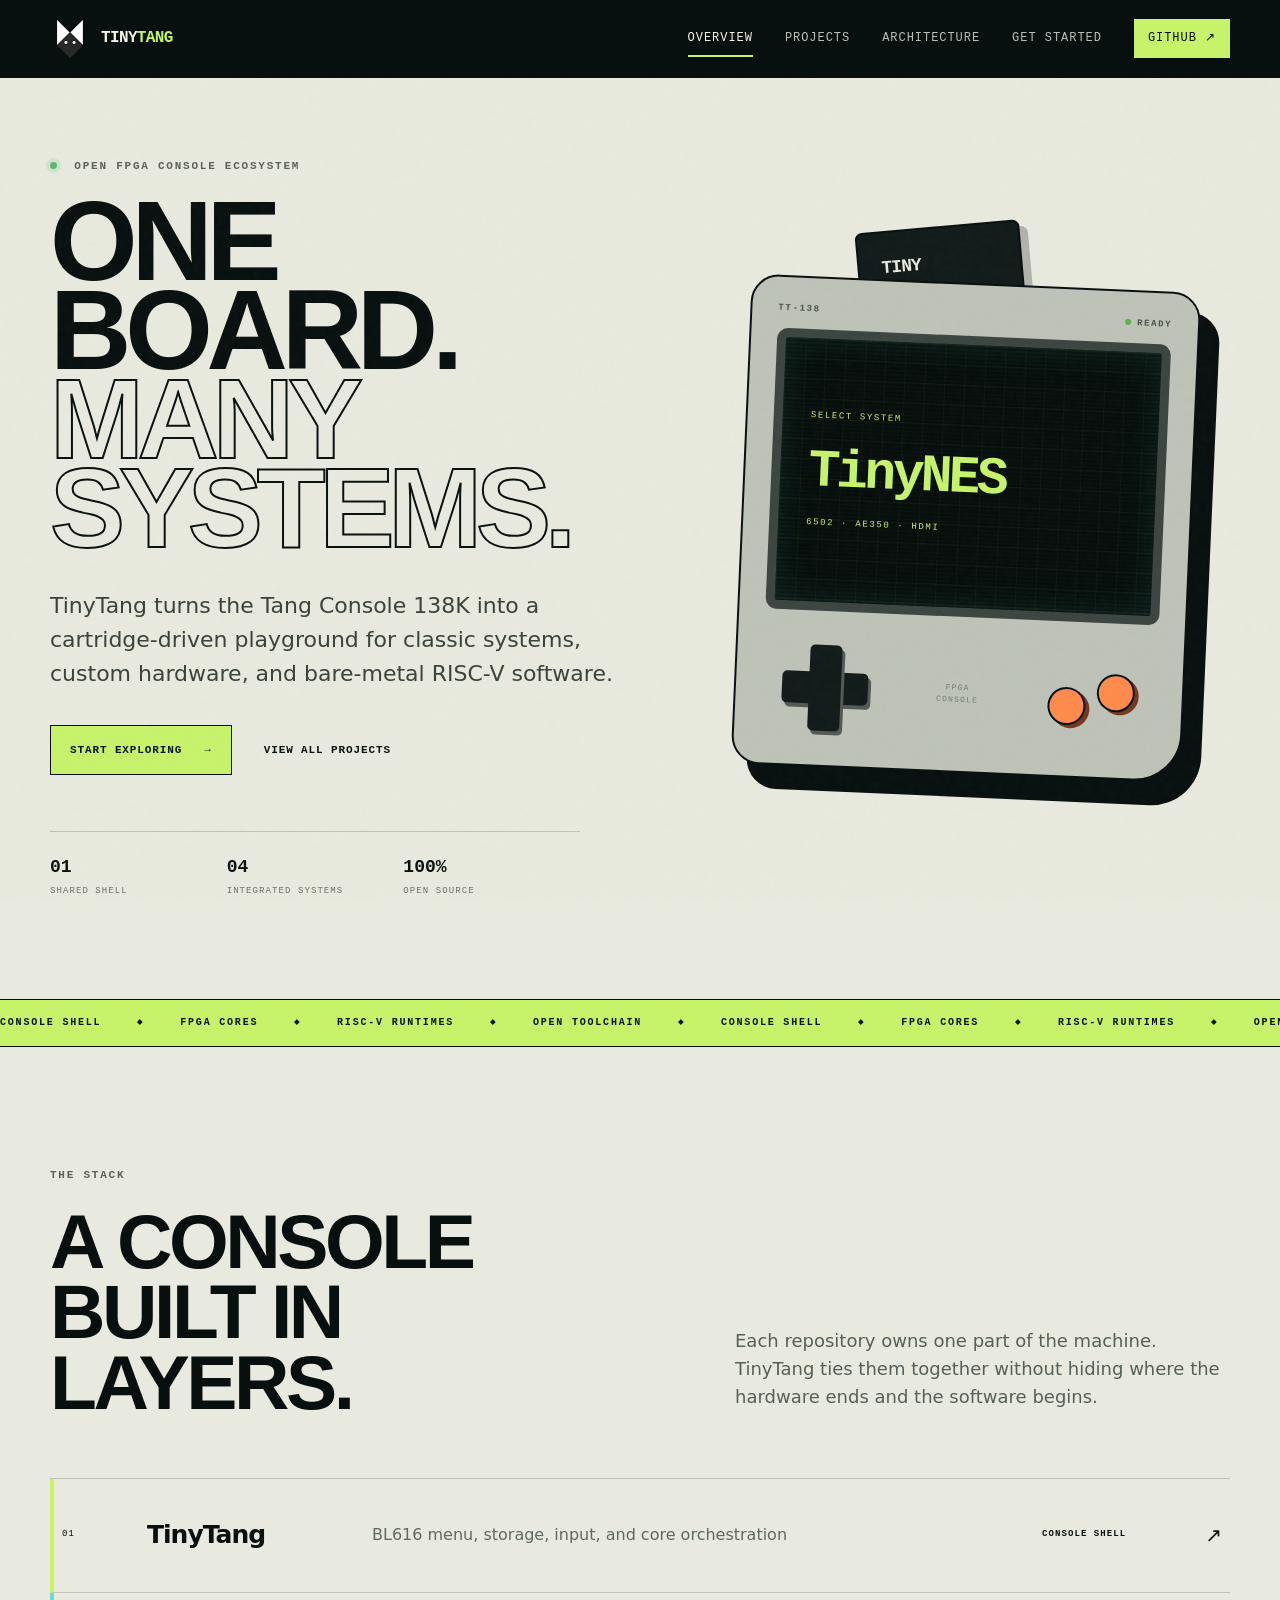
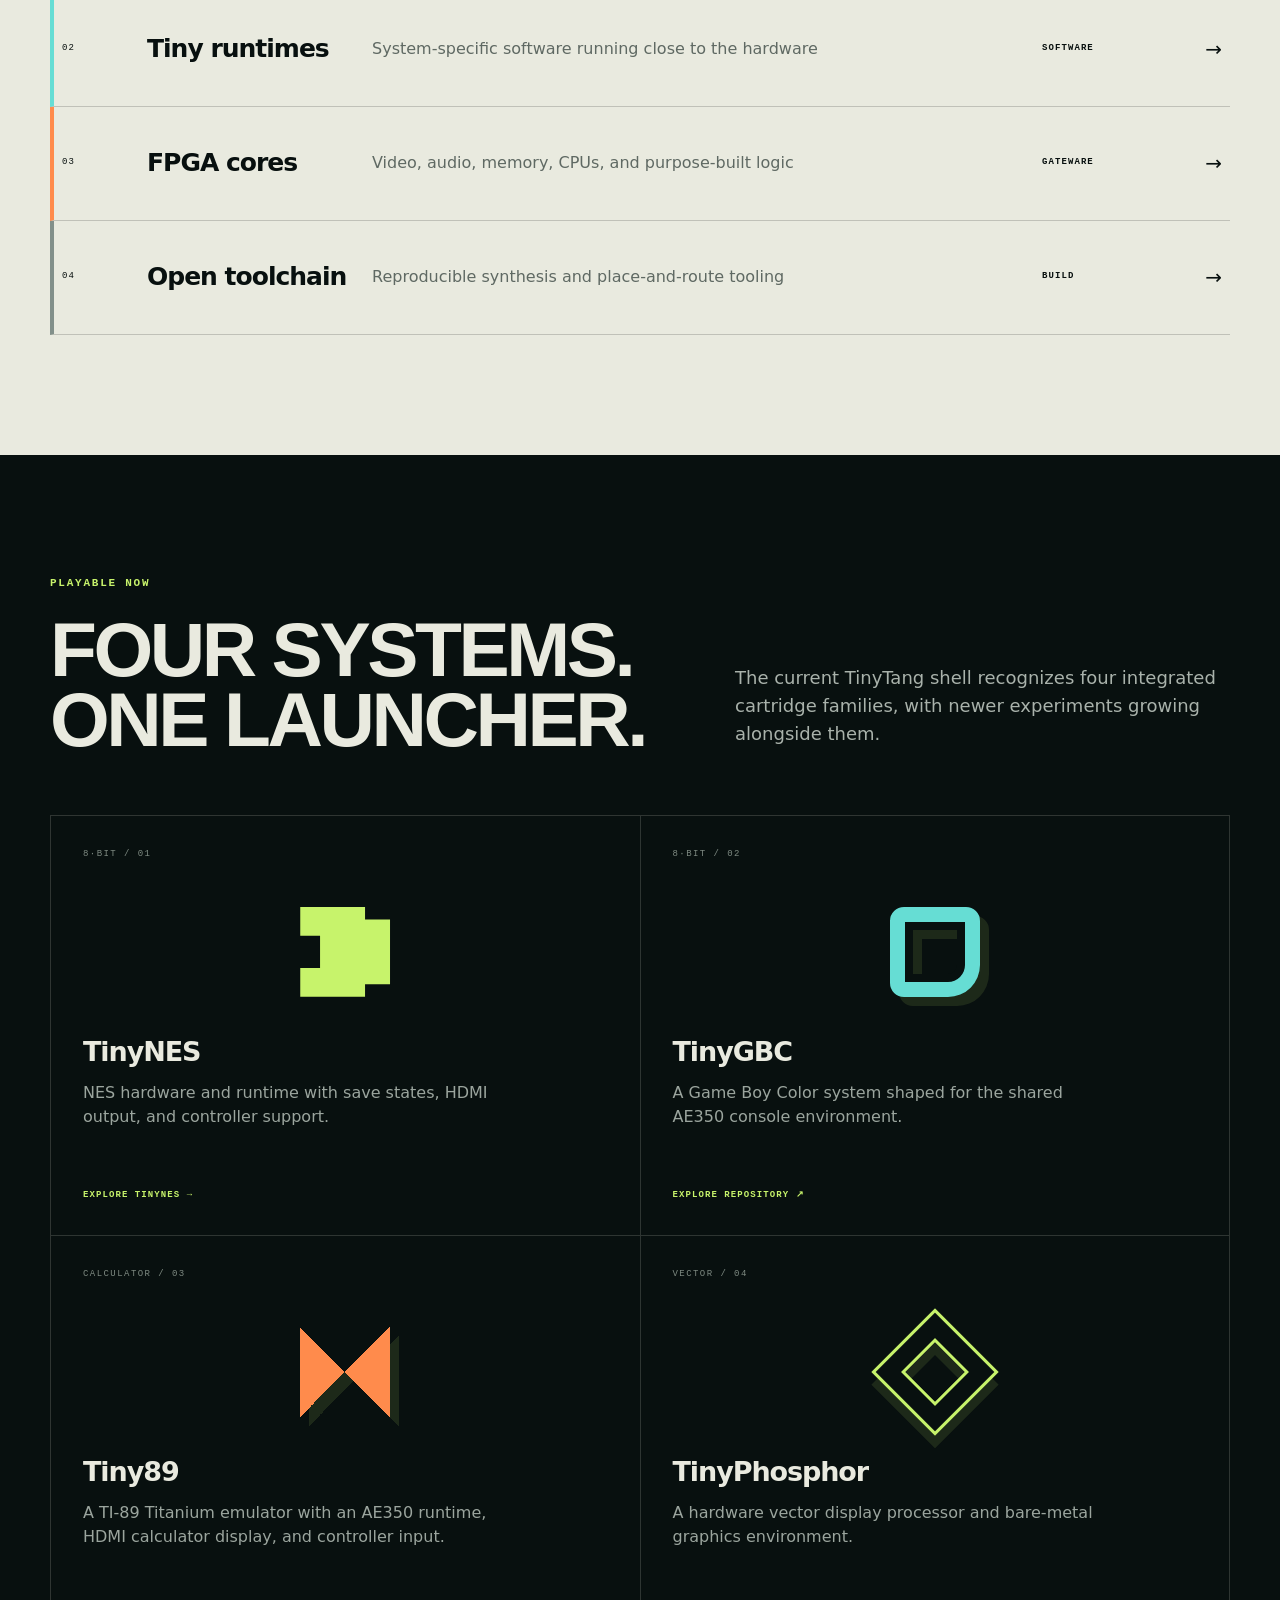
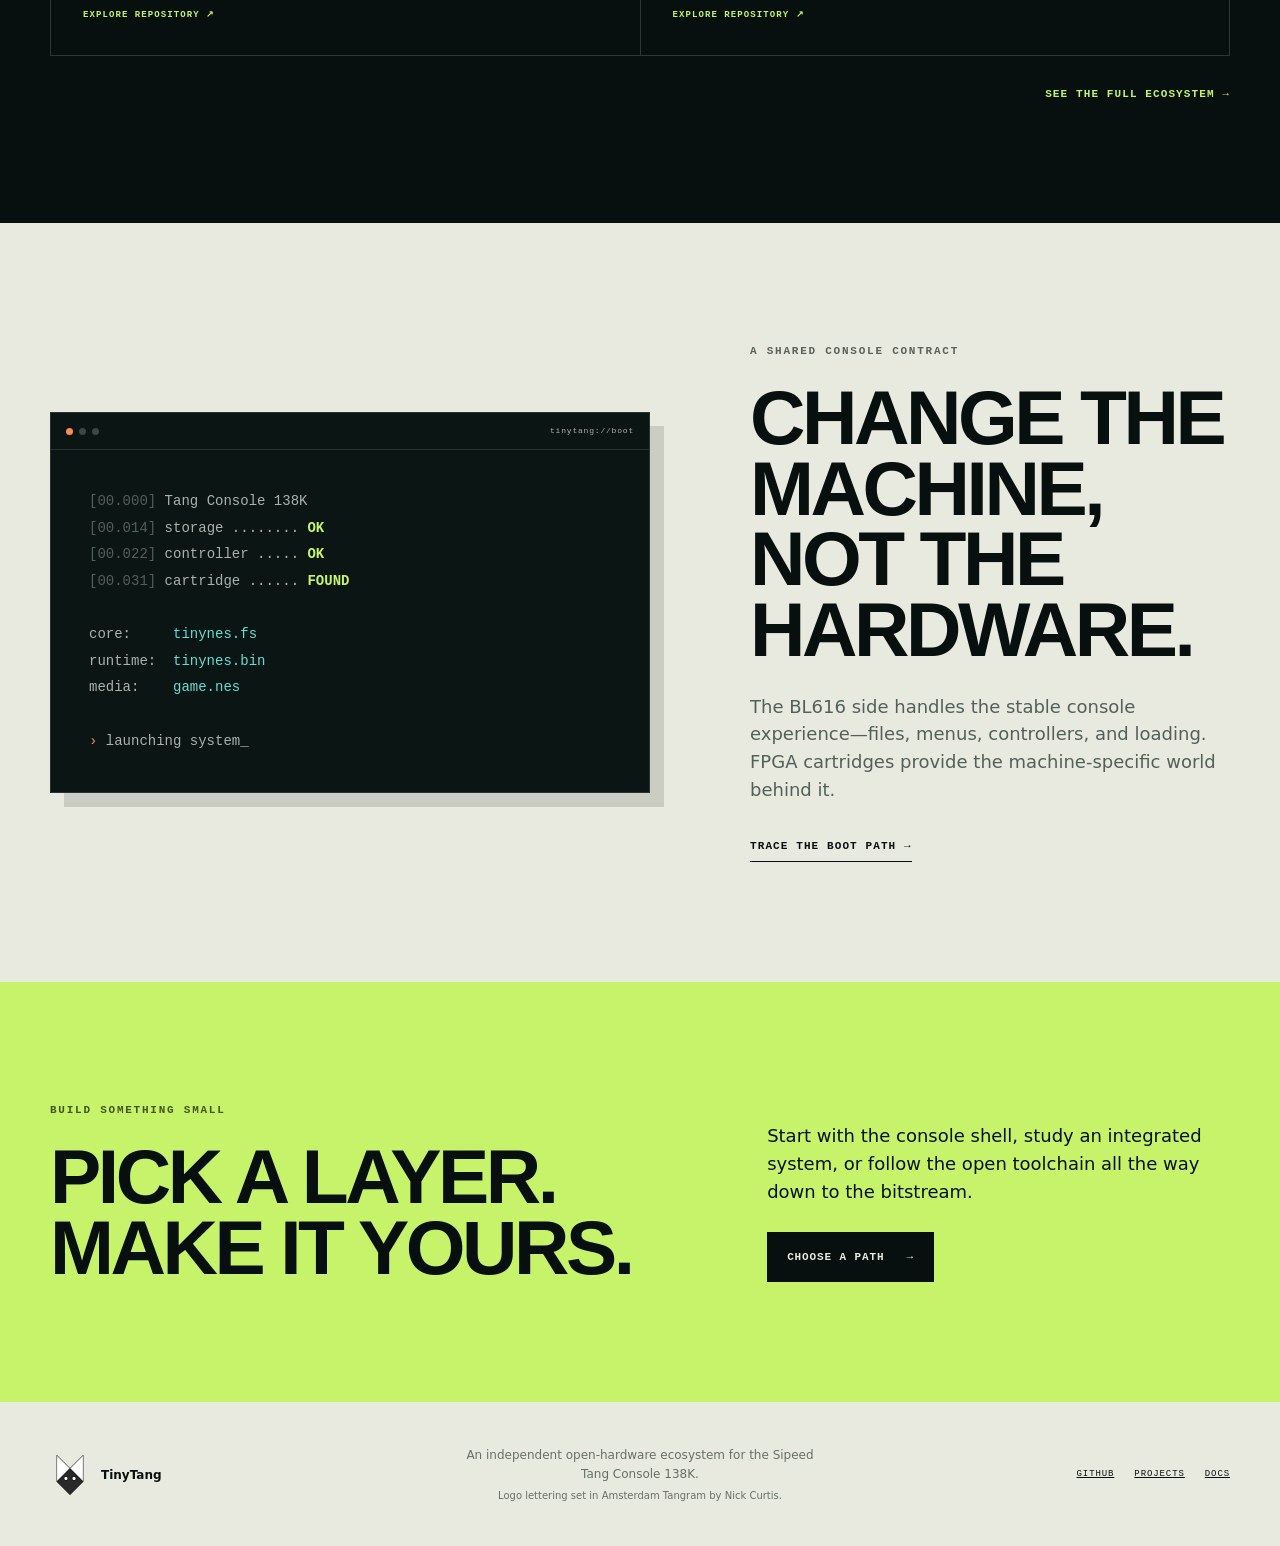
==== commit a28027e1: "Use the TinyTang logo: favicons, header mark and link-preview images The cat mark replaces the place" ====
--- a/index.html
+++ b/index.html
@@ -6,7 +6,20 @@
   <meta name="description" content="TinyTang is an open FPGA console ecosystem for the Sipeed Tang Console 138K.">
   <meta name="theme-color" content="#08100f">
   <title>TinyTang — one board, many systems</title>
-  <link rel="icon" href="favicon.svg" type="image/svg+xml">
+  <link rel="icon" href="favicon.ico" sizes="any">
+  <link rel="icon" type="image/png" sizes="32x32" href="assets/brand/favicon-32.png">
+  <link rel="icon" type="image/png" sizes="16x16" href="assets/brand/favicon-16.png">
+  <link rel="apple-touch-icon" href="apple-touch-icon.png">
+  <meta property="og:type" content="website">
+  <meta property="og:site_name" content="TinyTang">
+  <meta property="og:title" content="TinyTang — one board, many systems">
+  <meta property="og:description" content="TinyTang is an open FPGA console ecosystem for the Sipeed Tang Console 138K.">
+  <meta property="og:url" content="https://aquasock.github.io/">
+  <meta property="og:image" content="https://aquasock.github.io/assets/brand/tinytang-og.png">
+  <meta property="og:image:width" content="1200">
+  <meta property="og:image:height" content="630">
+  <meta property="og:image:alt" content="The TinyTang logo: a tangram cat beside the words Tiny Tang">
+  <meta name="twitter:card" content="summary_large_image">
   <link rel="stylesheet" href="styles.css">
   <script src="site.js" defer></script>
 </head>
@@ -14,7 +27,7 @@
   <a class="skip-link" href="#content">Skip to content</a>
   <header class="site-header" data-header>
     <a class="brand" href="index.html" aria-label="TinyTang home">
-      <span class="brand-mark" aria-hidden="true"><span></span><span></span><span></span></span>
+      <img class="brand-mark" src="assets/brand/tinytang-mark-80.png" width="40" height="40" alt="">
       <span>TINY<span>TANG</span></span>
     </a>
     <button class="nav-toggle" type="button" aria-expanded="false" aria-controls="site-nav" data-nav-toggle>
@@ -170,8 +183,8 @@
   </main>
 
   <footer class="site-footer section-shell">
-    <div class="footer-brand"><span class="brand-mark" aria-hidden="true"><span></span><span></span><span></span></span><strong>TinyTang</strong></div>
-    <p>An independent open-hardware ecosystem for the Sipeed Tang Console 138K.</p>
+    <div class="footer-brand"><img class="brand-mark" src="assets/brand/tinytang-mark-80.png" width="40" height="40" alt=""><strong>TinyTang</strong></div>
+    <p>An independent open-hardware ecosystem for the Sipeed Tang Console 138K.<span class="footer-credit">Logo lettering set in Amsterdam Tangram by Nick Curtis.</span></p>
     <div><a href="https://github.com/aquasock">GitHub</a><a href="projects.html">Projects</a><a href="start.html">Docs</a></div>
   </footer>
 </body>
--- a/styles.css
+++ b/styles.css
@@ -31,11 +31,7 @@
 .site-header[data-scrolled] { height: 66px; border-color: var(--line-light); }
 .brand { display: flex; align-items: center; gap: 11px; color: var(--paper-bright); font-family: var(--mono); font-weight: 800; letter-spacing: -.04em; text-decoration: none; }
 .brand > span:last-child > span { color: var(--lime); }
-.brand-mark { display: inline-grid; grid-template-columns: repeat(3, 5px); align-items: end; gap: 3px; width: 21px; height: 21px; }
-.brand-mark span { display: block; background: var(--lime); }
-.brand-mark span:nth-child(1) { height: 9px; }
-.brand-mark span:nth-child(2) { height: 20px; }
-.brand-mark span:nth-child(3) { height: 14px; }
+.brand-mark { display: block; flex: none; width: 40px; height: 40px; }
 .site-nav { display: flex; align-items: center; gap: 32px; }
 .site-nav a { position: relative; color: #b9c0b9; font-family: var(--mono); font-size: 12px; letter-spacing: .08em; text-decoration: none; text-transform: uppercase; transition: color .2s; }
 .site-nav a:hover, .site-nav a[aria-current="page"] { color: var(--paper-bright); }
@@ -148,8 +144,8 @@
 
 .site-footer { display: grid; grid-template-columns: 1fr 1fr 1fr; gap: 30px; align-items: center; padding-block: 44px; font-size: 12px; }
 .footer-brand { display: flex; align-items: center; gap: 11px; }
-.footer-brand .brand-mark span { background: var(--ink); }
 .site-footer p { margin: 0; color: #657069; text-align: center; }
+.footer-credit { display: block; margin-top: 4px; font-size: 10px; }
 .site-footer > div:last-child { display: flex; justify-content: flex-end; gap: 20px; font-family: var(--mono); font-size: 9px; letter-spacing: .1em; text-transform: uppercase; }
 
 .page-hero { padding-block: 105px 90px; border-bottom: 1px solid var(--line); }
@@ -257,6 +253,16 @@
 .placeholder-screen small { position: relative; margin-top: 16px; font-family: var(--mono); font-size: 8px; letter-spacing: .14em; }
 .media-placeholder figcaption { display: flex; gap: 9px; padding: 12px 2px; color: #8e9992; font-family: var(--mono); font-size: 8px; letter-spacing: .05em; }
 .media-placeholder figcaption span { color: var(--lime); font-weight: 800; text-transform: uppercase; }
+.project-shot { margin: 0; }
+.shot-frame { position: relative; display: block; overflow: hidden; background: #030605; border: 1px solid #45524c; box-shadow: 9px 9px 0 rgba(8,16,15,.18); text-decoration: none; transition: border-color .2s, transform .2s, box-shadow .2s; }
+.shot-frame:hover { border-color: var(--lime); transform: translate(-3px, -3px); box-shadow: 12px 12px 0 rgba(8,16,15,.22); }
+.shot-frame::after { content: ""; position: absolute; inset: 0; pointer-events: none; box-shadow: inset 0 0 0 1px rgba(255,255,255,.05); }
+.shot-frame img { display: block; width: 100%; height: auto; aspect-ratio: 16 / 9; object-fit: contain; image-rendering: pixelated; }
+.project-shot figcaption { display: flex; gap: 9px; padding: 13px 2px 0; color: #657069; font-family: var(--mono); font-size: 8px; letter-spacing: .05em; }
+.project-shot figcaption span { color: var(--ink); font-weight: 800; text-transform: uppercase; }
+.project-detail-hero .project-shot figcaption { color: #8e9992; }
+.project-detail-hero .project-shot figcaption span { color: var(--lime); }
+.project-shot-hero .shot-frame { box-shadow: 13px 13px 0 rgba(199,243,107,.13); }
 .project-subnav { position: sticky; top: 66px; z-index: 25; overflow-x: auto; color: var(--ink); background: var(--lime); border-bottom: 1px solid var(--ink); scrollbar-width: none; }
 .project-subnav::-webkit-scrollbar { display: none; }
 .project-subnav > div { display: flex; }
@@ -280,6 +286,11 @@
 .placeholder-screen.placeholder-light { color: var(--ink); background: #daddd1; border-color: var(--ink); }
 .placeholder-light::before, .placeholder-light::after { border-color: rgba(8,16,15,.45); }
 .placeholder-light::after { background: radial-gradient(circle at center, transparent 0 23px, rgba(8,16,15,.1) 24px 25px, transparent 26px); }
+.interface-proof { display: grid; grid-template-columns: 1.45fr .55fr; gap: 55px; align-items: center; }
+.interface-proof-copy > span, .tab-proof-copy > span { color: #667169; font-family: var(--mono); font-size: 8px; font-weight: 800; letter-spacing: .14em; text-transform: uppercase; }
+.interface-proof-copy h3, .tab-proof-copy h3 { margin: 34px 0 13px; font-family: var(--display); font-size: 38px; letter-spacing: -.04em; line-height: .95; text-transform: uppercase; }
+.interface-proof-copy p, .tab-proof-copy p { margin: 0; color: #59655e; font-size: 14px; }
+.interface-proof-copy code { font-size: 12px; }
 .play-flow { display: grid; grid-template-columns: repeat(4, 1fr); margin: 0; padding: 0; border-top: 1px solid var(--line-light); border-left: 1px solid var(--line-light); list-style: none; }
 .play-flow li { min-height: 330px; display: flex; flex-direction: column; justify-content: space-between; padding: 28px; border-right: 1px solid var(--line-light); border-bottom: 1px solid var(--line-light); }
 .play-flow li > span { color: var(--lime); font-family: var(--mono); font-size: 10px; }
@@ -312,6 +323,8 @@
 .control-list kbd { color: var(--lime); font-size: 13px; font-weight: 800; }
 .control-list span { color: #a9b2ac; font-size: 12px; }
 .control-list .control-muted { opacity: .55; }
+.tab-proof { display: grid; grid-template-columns: 1.4fr .6fr; gap: 55px; align-items: center; margin-top: 55px; }
+.tab-proof-copy { padding-right: 20px; }
 .shortcut-grid { display: grid; grid-template-columns: repeat(4, 1fr); margin-top: 25px; border-top: 1px solid var(--line); border-left: 1px solid var(--line); }
 .shortcut-grid article { min-height: 185px; padding: 24px; border-right: 1px solid var(--line); border-bottom: 1px solid var(--line); }
 .shortcut-grid article > span { color: #758078; font-family: var(--mono); font-size: 8px; letter-spacing: .12em; text-transform: uppercase; }
@@ -323,6 +336,8 @@
 .experience-index { font-family: var(--mono); font-size: 9px; font-weight: 800; letter-spacing: .14em; }
 .experience-card h3 { margin: 70px 0 12px; font-size: 27px; letter-spacing: -.04em; }
 .experience-card > p { max-width: 520px; margin: 0; color: #536058; }
+.experience-card > .project-shot { width: 100%; margin-top: auto; padding-top: 35px; }
+.experience-card .project-shot figcaption { min-height: 37px; }
 .aspect-demo { display: flex; align-items: end; gap: 18px; height: 115px; margin-top: auto; }
 .aspect-demo i { display: grid; place-items: center; color: var(--lime); background: var(--ink); font-family: var(--mono); font-size: 8px; font-style: normal; }
 .aspect-87 { width: 76px; height: 76px; }
@@ -339,12 +354,18 @@
 .experience-card-wide { grid-column: 1 / -1; min-height: auto; display: grid; grid-template-columns: .7fr 1.3fr; gap: 60px; }
 .experience-card-wide h3 { margin-top: 70px; }
 .media-placeholder-inline .placeholder-screen { aspect-ratio: 16 / 9; min-height: 300px; }
+.overlay-demo { display: grid; grid-template-columns: 1fr auto 1fr auto 1fr; gap: 12px; align-items: center; align-self: center; }
+.overlay-demo span { display: grid; place-items: center; min-height: 100px; padding: 15px; border: 1px solid var(--ink); font-family: var(--mono); font-size: 10px; font-weight: 800; letter-spacing: .12em; }
+.overlay-demo span:nth-of-type(2) { color: var(--lime); background: var(--ink); }
+.overlay-demo i { font-family: var(--mono); font-size: 7px; font-style: normal; letter-spacing: .09em; }
 .saves-grid { display: grid; grid-template-columns: 1fr 1fr; gap: 100px; }
 .saves-grid h2 { margin: 0; font-family: var(--display); font-size: clamp(55px, 7vw, 92px); letter-spacing: -.05em; line-height: .87; text-transform: uppercase; }
 .saves-grid > div:last-child > p { margin: 5px 0 35px; font-size: 18px; }
 .feature-checks { margin: 0; padding: 0; list-style: none; border-top: 1px solid rgba(8,16,15,.3); }
 .feature-checks li { position: relative; padding: 12px 0 12px 27px; border-bottom: 1px solid rgba(8,16,15,.23); font-family: var(--mono); font-size: 10px; font-weight: 700; letter-spacing: .03em; }
 .feature-checks li::before { content: "✓"; position: absolute; left: 0; }
+.saves-shot { grid-column: 1 / -1; margin-top: 15px; }
+.saves-shot .shot-frame { box-shadow: 10px 10px 0 rgba(8,16,15,.32); }
 .nes-stack { display: grid; grid-template-columns: 1fr 35px 1.1fr 35px 1.1fr 35px 1fr; align-items: center; }
 .nes-stack > div { min-height: 180px; display: flex; flex-direction: column; justify-content: center; padding: 21px; border: 1px solid var(--ink); }
 .nes-stack > i { font-style: normal; text-align: center; }
@@ -377,6 +398,7 @@
   .project-detail-grid { grid-template-columns: 1fr; gap: 55px; }
   .project-intro { grid-template-columns: 1fr 1.5fr; }
   .project-intro > p:last-child { grid-column: 2; }
+  .interface-proof, .tab-proof { grid-template-columns: 1fr; }
   .play-flow { grid-template-columns: repeat(2, 1fr); }
   .controller-map { grid-template-columns: 1fr; }
   .control-list { border-top: 1px solid var(--line-light); border-left: 0; }
@@ -454,7 +476,7 @@
   .routing-table > div { display: none; }
   .project-detail-grid { min-height: auto; padding-block: 55px 70px; }
   .breadcrumb { margin-bottom: 45px; }
-  .project-detail-copy h1 { font-size: clamp(70px, 22vw, 95px); }
+  .project-detail-copy h1 { font-size: clamp(66px, 20vw, 90px); }
   .project-tagline { font-size: 17px; }
   .placeholder-screen { min-height: 230px; }
   .project-subnav { top: 64px; }
@@ -466,6 +488,8 @@
   .fact-strip div:nth-child(2) { border-right: 0; }
   .fact-strip div:nth-child(-n+2) { border-bottom: 1px solid var(--line); }
   .media-duo { grid-template-columns: 1fr; }
+  .interface-proof, .tab-proof { gap: 28px; }
+  .interface-proof-copy h3, .tab-proof-copy h3 { margin-top: 20px; }
   .play-flow, .shortcut-grid, .experience-grid, .technical-grid, .proof-grid { grid-template-columns: 1fr; }
   .play-flow li { min-height: 240px; }
   .legal-callout { grid-template-columns: 1fr; gap: 10px; }
@@ -477,6 +501,8 @@
   .experience-card-wide { grid-column: auto; grid-template-columns: 1fr; gap: 30px; }
   .experience-card-wide h3 { margin-top: 45px; }
   .saves-grid, .builder-callout { grid-template-columns: 1fr; gap: 45px; }
+  .overlay-demo { grid-template-columns: 1fr; }
+  .overlay-demo i { text-align: center; transform: rotate(90deg); }
   .builder-callout { padding: 28px 20px; }
   .proof-grid p { margin-top: 40px; }
   .project-end-actions { flex-direction: column; align-items: stretch; }
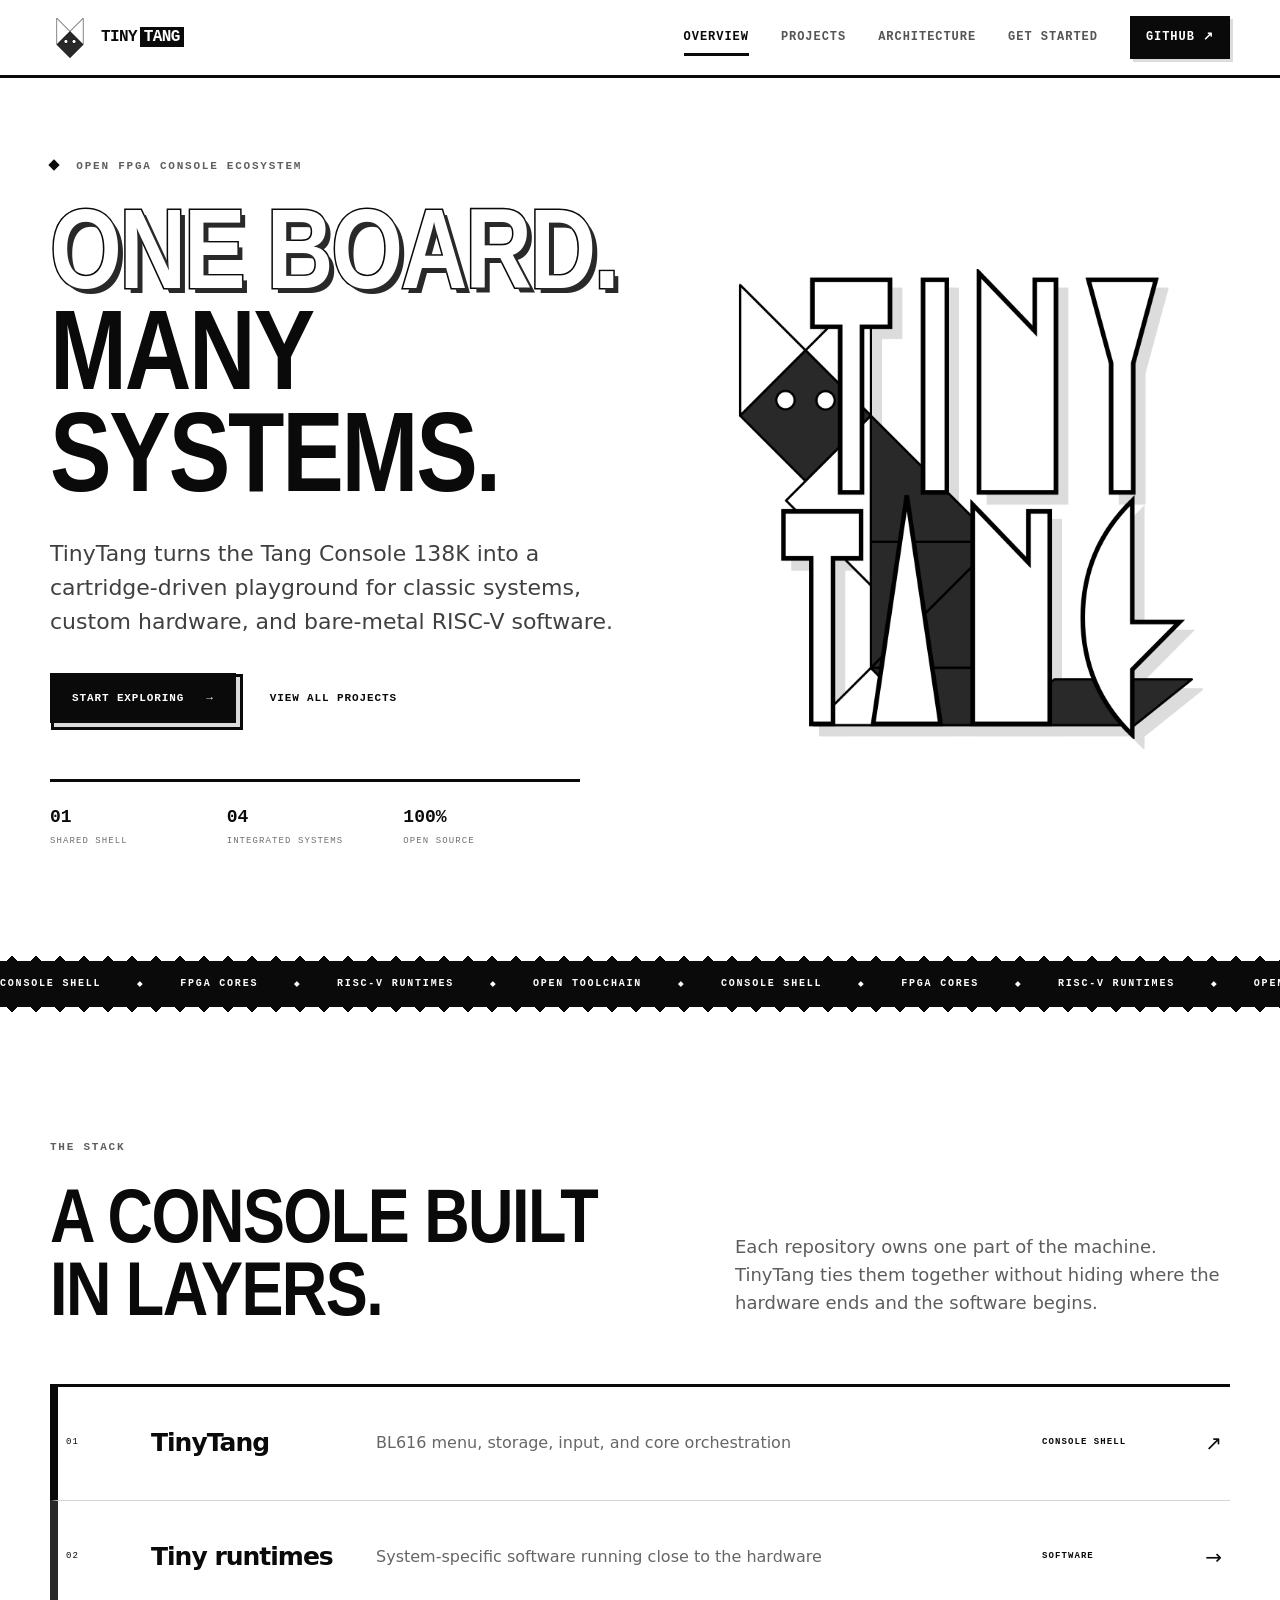
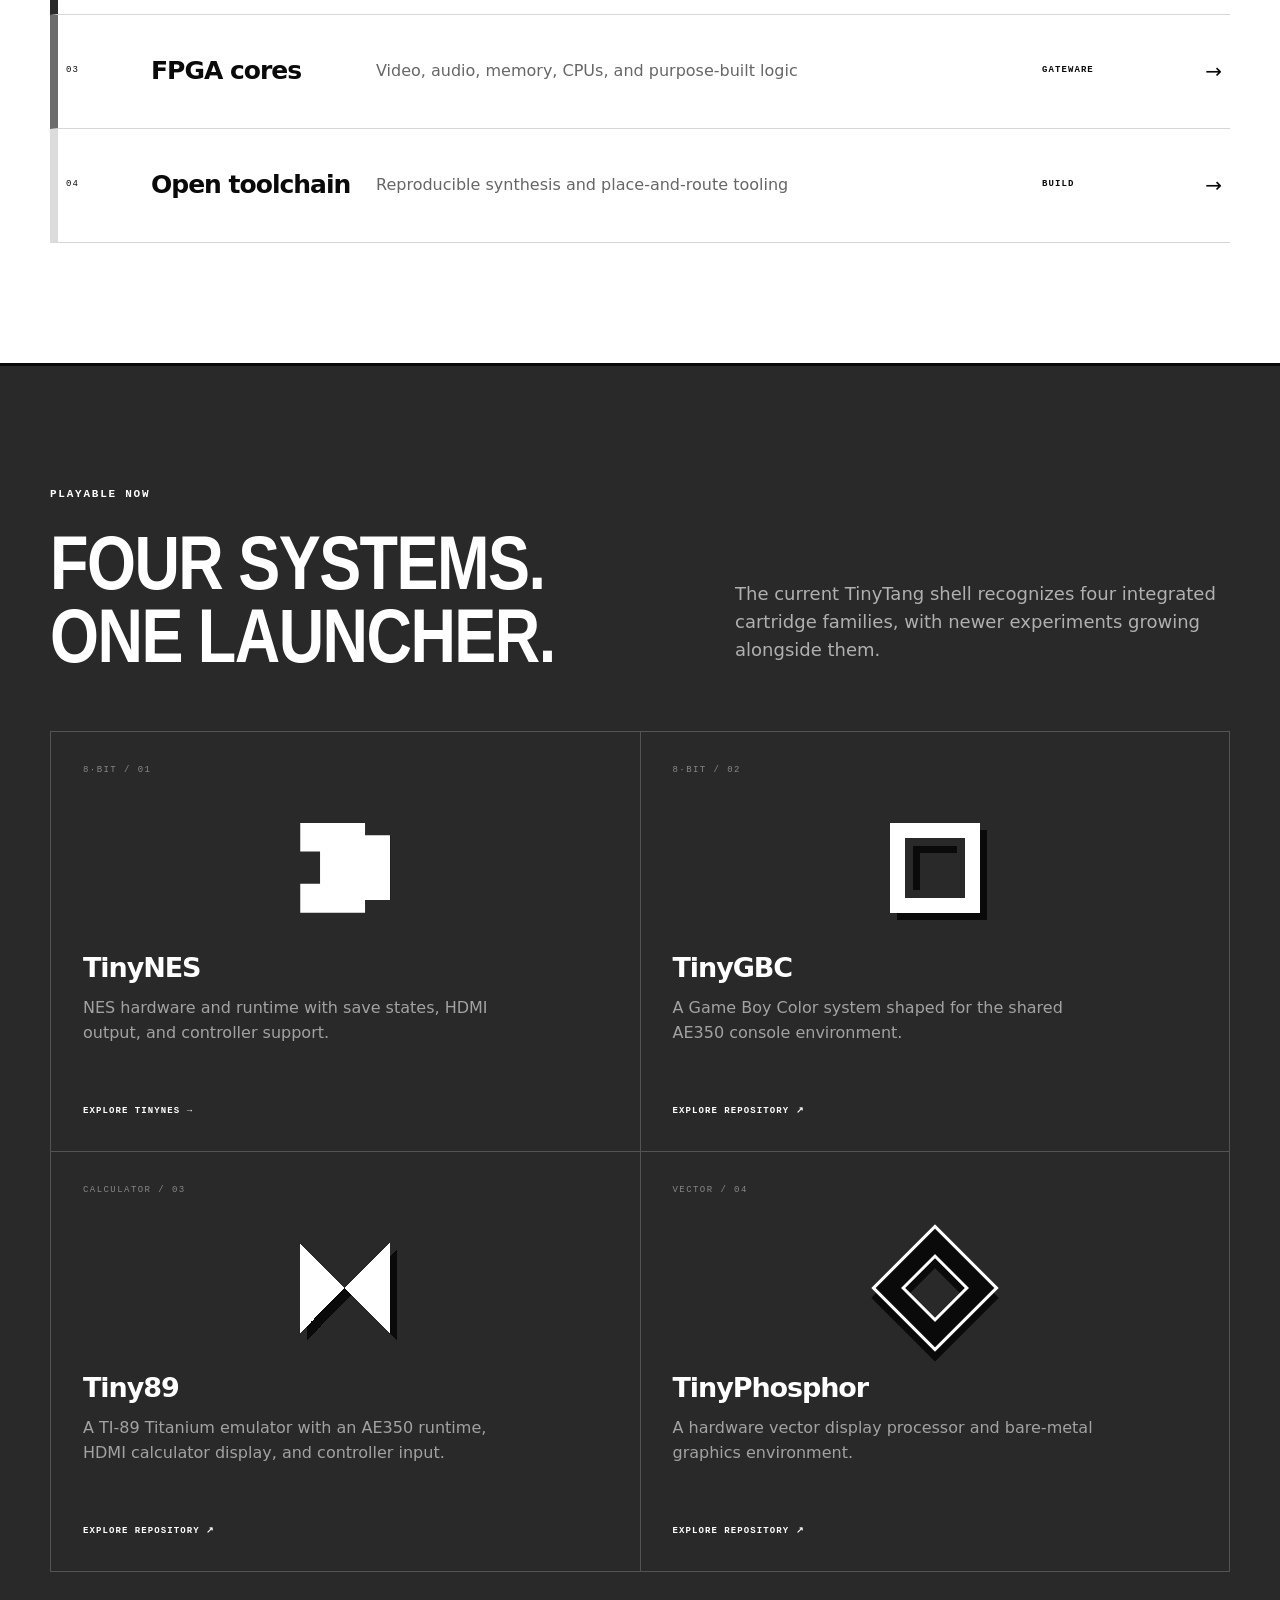
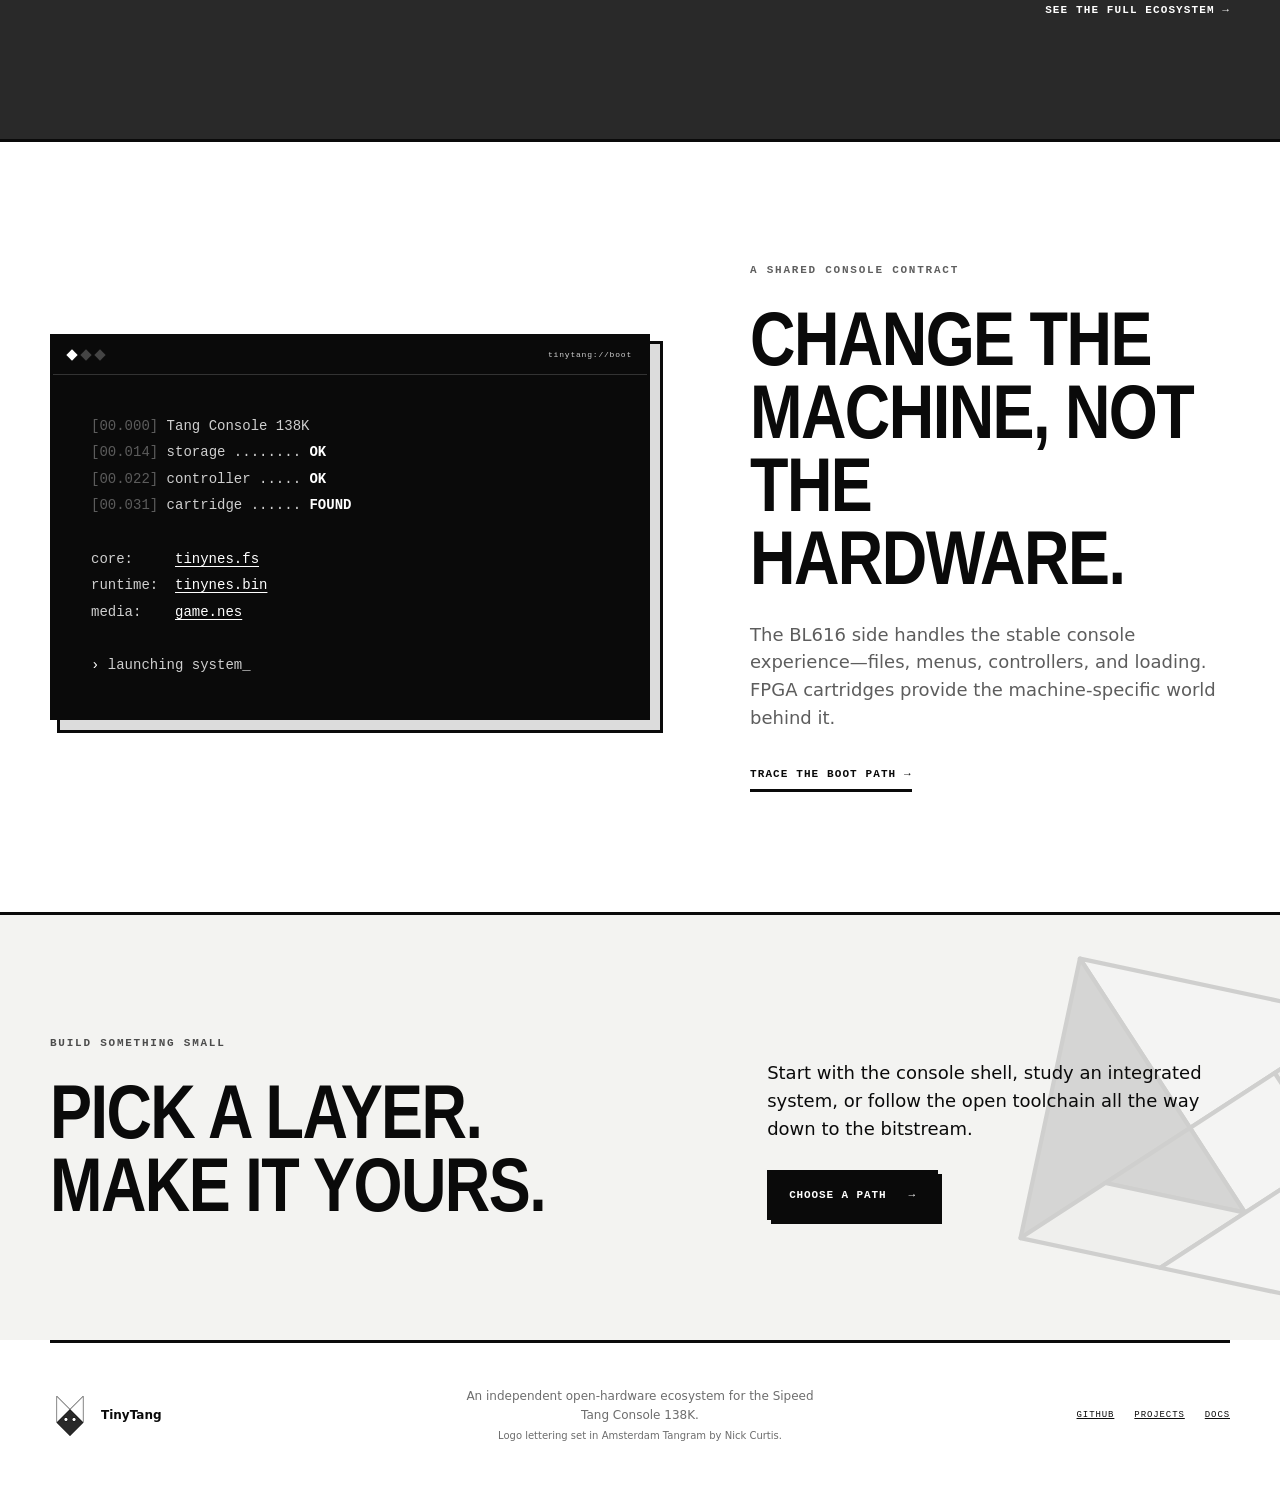
==== commit 40c7c843: "Retheme the site to match the TinyTang logo Black, white, the cat's charcoal and one light grey repl" ====
--- a/index.html
+++ b/index.html
@@ -4,7 +4,7 @@
   <meta charset="utf-8">
   <meta name="viewport" content="width=device-width, initial-scale=1">
   <meta name="description" content="TinyTang is an open FPGA console ecosystem for the Sipeed Tang Console 138K.">
-  <meta name="theme-color" content="#08100f">
+  <meta name="theme-color" content="#ffffff">
   <title>TinyTang — one board, many systems</title>
   <link rel="icon" href="favicon.ico" sizes="any">
   <link rel="icon" type="image/png" sizes="32x32" href="assets/brand/favicon-32.png">
@@ -59,26 +59,8 @@
         </dl>
       </div>
 
-      <div class="hero-machine reveal reveal-delay" aria-label="Diagram of the TinyTang console">
-        <div class="machine-glow"></div>
-        <div class="machine-frame">
-          <div class="machine-topline"><span>TT-138</span><span>READY</span></div>
-          <div class="machine-screen">
-            <div class="screen-grid"></div>
-            <div class="screen-copy">
-              <span class="screen-kicker">SELECT SYSTEM</span>
-              <strong data-system-name>TinyNES</strong>
-              <span class="screen-meta" data-system-meta>6502 · AE350 · HDMI</span>
-            </div>
-            <div class="screen-scanline"></div>
-          </div>
-          <div class="machine-controls">
-            <div class="dpad" aria-hidden="true"><i></i><i></i></div>
-            <div class="machine-label">FPGA<br>CONSOLE</div>
-            <div class="buttons" aria-hidden="true"><i></i><i></i></div>
-          </div>
-        </div>
-        <div class="cartridge"><span>TINY<br>CORE</span><i></i></div>
+      <div class="hero-logo reveal reveal-delay">
+        <img src="assets/brand/tinytang-logo-640.png" width="640" height="640" alt="The TinyTang logo: a tangram cat beside the words Tiny Tang">
       </div>
     </section>
 
--- a/styles.css
+++ b/styles.css
@@ -1,316 +1,316 @@
 :root {
-  --ink: #08100f;
-  --ink-soft: #111b19;
-  --paper: #e9eadf;
-  --paper-bright: #f5f4e9;
-  --muted: #8d978f;
-  --line: rgba(8, 16, 15, 0.18);
-  --line-light: rgba(233, 234, 223, 0.17);
-  --lime: #c7f36b;
-  --cyan: #66ddd4;
-  --orange: #ff8b4c;
+  --ink: #0a0a0a;
+  --ink-soft: #1a1a1a;
+  --char: #292929;
+  --grey: #dcdcdc;
+  --paper: #ffffff;
+  --paper-bright: #ffffff;
+  --panel: #f3f3f1;
+  --muted: #8a8a8a;
+  --line: rgba(0, 0, 0, 0.16);
+  --line-light: rgba(255, 255, 255, 0.2);
+  --rule: 3px solid var(--ink);
+  --hard: 6px 6px 0 var(--ink);
+  /* Former accents: on dark panels they are white or light grey. */
+  --lime: #ffffff;
+  --cyan: #dcdcdc;
+  --orange: #ffffff;
   --mono: "SFMono-Regular", "Cascadia Code", "Roboto Mono", Consolas, monospace;
   --sans: Inter, ui-sans-serif, system-ui, -apple-system, BlinkMacSystemFont, "Segoe UI", sans-serif;
-  --display: Impact, Haettenschweiler, "Arial Narrow Bold", "Arial Narrow", sans-serif;
+  --display: Impact, Haettenschweiler, "Arial Narrow Bold", "Arial Narrow", "Liberation Sans Narrow", "Nimbus Sans Narrow", "DejaVu Sans Condensed", sans-serif;
   --shell: min(1180px, calc(100vw - 48px));
+  /* The seven-piece tangram the logo's cat is cut from. */
+  --tangram: url("data:image/svg+xml,%3Csvg xmlns='http://www.w3.org/2000/svg' viewBox='-0.1 -0.1 4.2 4.2'%3E%3Cg stroke='%23000' stroke-width='.06' stroke-linejoin='round'%3E%3Cpath fill='%23fff' d='M0 0H4L2 2z'/%3E%3Cpath fill='%23292929' d='M0 0L2 2L0 4z'/%3E%3Cpath fill='%23dcdcdc' d='M4 0V2L3 1z'/%3E%3Cpath fill='%23fff' d='M3 1L4 2L3 3L2 2z'/%3E%3Cpath fill='%23292929' d='M2 2L3 3H1z'/%3E%3Cpath fill='%23dcdcdc' d='M0 4L1 3H3L2 4z'/%3E%3Cpath fill='%23fff' d='M2 4L4 2V4z'/%3E%3C/g%3E%3C/svg%3E");
 }
 
 * { box-sizing: border-box; }
 html { scroll-behavior: smooth; }
 body { margin: 0; color: var(--ink); background: var(--paper); font-family: var(--sans); font-size: 16px; line-height: 1.55; -webkit-font-smoothing: antialiased; }
-body::before { content: ""; position: fixed; inset: 0; pointer-events: none; opacity: .25; z-index: 20; background-image: url("data:image/svg+xml,%3Csvg viewBox='0 0 140 140' xmlns='http://www.w3.org/2000/svg'%3E%3Cfilter id='n'%3E%3CfeTurbulence type='fractalNoise' baseFrequency='.85' numOctaves='3' stitchTiles='stitch'/%3E%3C/filter%3E%3Crect width='100%25' height='100%25' filter='url(%23n)' opacity='.12'/%3E%3C/svg%3E"); }
+
 a { color: inherit; }
-a:focus-visible, button:focus-visible { outline: 3px solid var(--orange); outline-offset: 4px; }
+a:focus-visible, button:focus-visible { outline: 3px solid var(--ink); outline-offset: 4px; }
+.section-dark a:focus-visible, .project-detail-hero a:focus-visible, .error-page a:focus-visible { outline-color: #fff; }
 button { font: inherit; }
 .section-shell { width: var(--shell); margin-inline: auto; }
 .sr-only { position: absolute; width: 1px; height: 1px; padding: 0; margin: -1px; overflow: hidden; clip: rect(0,0,0,0); white-space: nowrap; border: 0; }
-.skip-link { position: fixed; top: 8px; left: 8px; z-index: 100; padding: 10px 14px; color: var(--ink); background: var(--lime); transform: translateY(-150%); }
+.skip-link { position: fixed; top: 8px; left: 8px; z-index: 100; padding: 10px 14px; color: #fff; background: var(--ink); transform: translateY(-150%); }
 .skip-link:focus { transform: translateY(0); }
 
-.site-header { position: sticky; top: 0; z-index: 30; display: flex; align-items: center; justify-content: space-between; height: 78px; padding: 0 max(24px, calc((100vw - 1180px) / 2)); color: var(--paper); background: var(--ink); border-bottom: 1px solid transparent; transition: height .25s, border-color .25s; }
-.site-header[data-scrolled] { height: 66px; border-color: var(--line-light); }
-.brand { display: flex; align-items: center; gap: 11px; color: var(--paper-bright); font-family: var(--mono); font-weight: 800; letter-spacing: -.04em; text-decoration: none; }
-.brand > span:last-child > span { color: var(--lime); }
+.site-header { position: sticky; top: 0; z-index: 30; display: flex; align-items: center; justify-content: space-between; height: 78px; padding: 0 max(24px, calc((100vw - 1180px) / 2)); color: var(--ink); background: #fff; border-bottom: var(--rule); transition: height .25s; }
+.site-header[data-scrolled] { height: 66px; }
+.brand { display: flex; align-items: center; gap: 11px; color: var(--ink); font-family: var(--mono); font-weight: 800; letter-spacing: -.04em; text-decoration: none; }
+.brand > span:last-child > span { margin-left: 3px; padding: 1px 4px; color: #fff; background: var(--ink); }
 .brand-mark { display: block; flex: none; width: 40px; height: 40px; }
 .site-nav { display: flex; align-items: center; gap: 32px; }
-.site-nav a { position: relative; color: #b9c0b9; font-family: var(--mono); font-size: 12px; letter-spacing: .08em; text-decoration: none; text-transform: uppercase; transition: color .2s; }
-.site-nav a:hover, .site-nav a[aria-current="page"] { color: var(--paper-bright); }
-.site-nav a[aria-current="page"]::after { content: ""; position: absolute; right: 0; bottom: -9px; left: 0; height: 2px; background: var(--lime); }
-.site-nav .nav-github { padding: 10px 14px; color: var(--ink); background: var(--lime); }
+.site-nav a { position: relative; color: #555; font-family: var(--mono); font-size: 12px; font-weight: 700; letter-spacing: .08em; text-decoration: none; text-transform: uppercase; transition: color .2s; }
+.site-nav a:hover, .site-nav a[aria-current="page"] { color: var(--ink); }
+.site-nav a[aria-current="page"]::after { content: ""; position: absolute; right: 0; bottom: -9px; left: 0; height: 3px; background: var(--ink); }
+.site-nav .nav-github { padding: 10px 14px; color: #fff; background: var(--ink); border: 2px solid var(--ink); box-shadow: 3px 3px 0 var(--grey); transition: transform .15s, box-shadow .15s; }
+.site-nav .nav-github:hover { color: #fff; transform: translate(-2px, -2px); box-shadow: 5px 5px 0 var(--grey); }
 .nav-toggle { display: none; width: 44px; height: 44px; padding: 11px; border: 0; background: transparent; }
-.nav-toggle i { display: block; height: 1px; margin: 5px 0; background: var(--paper); }
+.nav-toggle i { display: block; height: 3px; margin: 4px 0; background: var(--ink); }
 
 .hero { min-height: calc(100vh - 78px); display: grid; grid-template-columns: 1.05fr .95fr; gap: 70px; align-items: center; padding-block: 80px 100px; }
-.eyebrow { margin: 0 0 22px; color: #59615c; font-family: var(--mono); font-size: 11px; font-weight: 700; letter-spacing: .16em; text-transform: uppercase; }
-.status-dot { display: inline-block; width: 7px; height: 7px; margin-right: 9px; border-radius: 50%; background: #58b86b; box-shadow: 0 0 0 4px rgba(88,184,107,.15); }
-.hero h1, .page-hero h1, .error-page h1 { margin: 0; font-family: var(--display); font-size: clamp(72px, 8.8vw, 138px); font-stretch: condensed; font-weight: 900; letter-spacing: -.055em; line-height: .79; text-transform: uppercase; }
-.hero h1 em, .page-hero h1 em, .error-page h1 em { color: transparent; font-style: normal; -webkit-text-stroke: 2px var(--ink); }
-.hero-lede { max-width: 600px; margin: 36px 0 0; color: #39423d; font-size: clamp(18px, 2vw, 22px); line-height: 1.55; }
+.eyebrow { margin: 0 0 22px; color: #5f5f5f; font-family: var(--mono); font-size: 11px; font-weight: 700; letter-spacing: .16em; text-transform: uppercase; }
+.status-dot { display: inline-block; width: 8px; height: 8px; margin-right: 10px; background: var(--ink); transform: rotate(45deg); }
+.hero h1, .page-hero h1, .error-page h1 { margin: 0; color: #fff; font-family: var(--display); font-size: clamp(72px, 8.8vw, 138px); font-stretch: condensed; font-weight: 900; letter-spacing: -.02em; line-height: .9; text-transform: uppercase; -webkit-text-stroke: 3px var(--ink); paint-order: stroke fill; text-shadow: 5px 5px 0 var(--char); }
+.hero h1 em, .page-hero h1 em, .error-page h1 em { color: var(--ink); font-style: normal; -webkit-text-stroke: 0; text-shadow: none; }
+.hero-lede { max-width: 600px; margin: 36px 0 0; color: #404040; font-size: clamp(18px, 2vw, 22px); line-height: 1.55; }
 .hero-actions { display: flex; flex-wrap: wrap; gap: 12px; margin-top: 34px; }
-.button { display: inline-flex; align-items: center; justify-content: center; gap: 22px; min-height: 50px; padding: 0 19px; border: 1px solid var(--ink); font-family: var(--mono); font-size: 11px; font-weight: 800; letter-spacing: .08em; text-decoration: none; text-transform: uppercase; transition: transform .2s, box-shadow .2s, background .2s, color .2s; }
-.button:hover { transform: translate(-3px, -3px); box-shadow: 4px 4px 0 var(--ink); }
-.button-primary { color: var(--ink); background: var(--lime); }
-.button-quiet { border-color: transparent; }
-.button-dark { color: var(--paper); background: var(--ink); }
-.button-dark:hover { box-shadow: 4px 4px 0 rgba(8,16,15,.35); }
+.button { display: inline-flex; align-items: center; justify-content: center; gap: 22px; min-height: 50px; padding: 0 19px; color: var(--ink); background: #fff; border: var(--rule); box-shadow: 4px 4px 0 var(--ink); font-family: var(--mono); font-size: 11px; font-weight: 800; letter-spacing: .08em; text-decoration: none; text-transform: uppercase; transition: transform .15s, box-shadow .15s, background .2s, color .2s; }
+.button:hover { transform: translate(-2px, -2px); box-shadow: 6px 6px 0 var(--ink); }
+.button-primary { color: #fff; background: var(--ink); box-shadow: 4px 4px 0 var(--grey), 4px 4px 0 3px var(--ink); }
+.button-primary:hover { box-shadow: 6px 6px 0 var(--grey), 6px 6px 0 3px var(--ink); }
+.button-quiet { border-color: transparent; box-shadow: none; }
+.button-quiet:hover { box-shadow: none; text-decoration: underline; text-decoration-thickness: 2px; text-underline-offset: 5px; }
+.button-dark { color: #fff; background: var(--ink); }
+.button-dark:hover { box-shadow: 6px 6px 0 var(--char); }
 .button-outline { background: transparent; }
-.hero-stats { display: grid; grid-template-columns: repeat(3, 1fr); max-width: 530px; margin: 56px 0 0; padding: 22px 0 0; border-top: 1px solid var(--line); }
+.hero-stats { display: grid; grid-template-columns: repeat(3, 1fr); max-width: 530px; margin: 56px 0 0; padding: 22px 0 0; border-top: var(--rule); }
 .hero-stats div { display: flex; flex-direction: column; }
 .hero-stats dt { font-family: var(--mono); font-size: 18px; font-weight: 800; }
-.hero-stats dd { margin: 3px 0 0; color: #69726c; font-family: var(--mono); font-size: 9px; letter-spacing: .12em; text-transform: uppercase; }
-
-.hero-machine { position: relative; display: grid; place-items: center; min-height: 580px; }
-.machine-glow { position: absolute; width: 90%; aspect-ratio: 1; background: radial-gradient(circle, rgba(199,243,107,.28), transparent 64%); filter: blur(15px); }
-.machine-frame { position: relative; z-index: 2; width: min(450px, 86vw); padding: 25px 26px 34px; background: #bec3b8; border: 2px solid var(--ink); border-radius: 28px 28px 48px 28px; box-shadow: 17px 21px 0 rgba(8,16,15,.95), 18px 22px 0 2px var(--ink); transform: rotate(2.5deg); }
-.machine-topline { display: flex; justify-content: space-between; margin-bottom: 12px; color: #48504b; font-family: var(--mono); font-size: 9px; font-weight: 700; letter-spacing: .18em; }
-.machine-topline span:last-child::before { content: ""; display: inline-block; width: 6px; height: 6px; margin-right: 6px; border-radius: 50%; background: #60af4f; }
-.machine-screen { position: relative; aspect-ratio: 1.4; overflow: hidden; padding: 28px; color: var(--lime); background: #07100d; border: 9px solid #3c4540; border-radius: 11px; box-shadow: inset 0 0 35px rgba(102,221,212,.13); }
-.screen-grid { position: absolute; inset: 0; opacity: .16; background-image: linear-gradient(rgba(199,243,107,.3) 1px, transparent 1px), linear-gradient(90deg, rgba(199,243,107,.3) 1px, transparent 1px); background-size: 20px 20px; }
-.screen-copy { position: relative; z-index: 1; height: 100%; display: flex; flex-direction: column; justify-content: center; }
-.screen-kicker, .screen-meta { font-family: var(--mono); font-size: 9px; letter-spacing: .18em; }
-.screen-copy strong { margin: 7px 0 4px; font-family: var(--mono); font-size: clamp(32px, 5vw, 53px); letter-spacing: -.07em; }
-.screen-scanline { position: absolute; inset: 0; background: linear-gradient(transparent 50%, rgba(0,0,0,.26) 50%); background-size: 100% 4px; }
-.machine-controls { display: flex; align-items: center; justify-content: space-between; padding: 34px 20px 0; }
-.dpad { position: relative; width: 86px; height: 86px; }
-.dpad i { position: absolute; background: var(--ink-soft); border-radius: 5px; box-shadow: 3px 4px 0 #535a55; }
-.dpad i:first-child { top: 27px; left: 0; width: 86px; height: 32px; }
-.dpad i:last-child { top: 0; left: 27px; width: 32px; height: 86px; }
-.machine-label { color: #747b76; font-family: var(--mono); font-size: 8px; letter-spacing: .15em; text-align: center; }
-.buttons { display: flex; gap: 13px; transform: rotate(-17deg); }
-.buttons i { width: 38px; height: 38px; border: 2px solid var(--ink); border-radius: 50%; background: var(--orange); box-shadow: 3px 4px 0 #743820; }
-.cartridge { position: absolute; top: -15px; z-index: 1; width: 165px; height: 138px; padding: 22px; color: var(--paper); background: var(--ink-soft); border: 2px solid var(--ink); border-radius: 7px 7px 3px 3px; box-shadow: 8px 7px 0 rgba(8,16,15,.25); font-family: var(--mono); font-size: 18px; font-weight: 800; letter-spacing: -.05em; transform: rotate(-5deg) translateX(-24px); }
-.cartridge i { position: absolute; right: 18px; bottom: 20px; width: 38px; height: 23px; border: 1px solid var(--lime); background: repeating-linear-gradient(90deg, transparent 0 4px, var(--lime) 4px 6px); }
-
-.signal-band { overflow: hidden; padding: 15px 0; color: var(--ink); background: var(--lime); border-block: 1px solid var(--ink); }
+.hero-stats dd { margin: 3px 0 0; color: #707070; font-family: var(--mono); font-size: 9px; letter-spacing: .12em; text-transform: uppercase; }
+
+.hero-logo { position: relative; display: grid; place-items: center; min-height: 520px; }
+.hero-logo img { position: relative; display: block; width: min(470px, 84vw); height: auto; filter: drop-shadow(10px 10px 0 var(--grey)); }
+
+.signal-band { position: relative; overflow: hidden; padding: 27px 0; color: #fff; background: var(--ink); }
+.signal-band::before, .signal-band::after { content: ""; position: absolute; left: 0; right: 0; height: 12px; background: linear-gradient(135deg, #fff 50%, transparent 50%) 0 0 / 24px 12px, linear-gradient(225deg, #fff 50%, transparent 50%) 0 0 / 24px 12px; }
+.signal-band::before { top: 0; }
+.signal-band::after { bottom: 0; transform: scaleY(-1); }
 .signal-track { display: flex; width: max-content; align-items: center; gap: 36px; font-family: var(--mono); font-size: 10px; font-weight: 800; letter-spacing: .18em; white-space: nowrap; animation: ticker 30s linear infinite; }
 .signal-track i { font-style: normal; font-size: 7px; }
 @keyframes ticker { to { transform: translateX(-50%); } }
 
 .section { padding-block: 120px; }
 .section-heading { display: grid; grid-template-columns: 1.1fr .9fr; gap: 80px; align-items: end; margin-bottom: 60px; }
-.section-heading h2, .feature-copy h2, .closing-grid h2 { margin: 0; font-family: var(--display); font-size: clamp(46px, 6vw, 84px); letter-spacing: -.045em; line-height: .92; text-transform: uppercase; }
-.section-heading > p { max-width: 500px; margin: 0 0 7px; color: #56605a; font-size: 18px; }
-.layer-stack { border-top: 1px solid var(--line); }
+.section-heading h2, .feature-copy h2, .closing-grid h2 { margin: 0; font-family: var(--display); font-size: clamp(46px, 6vw, 84px); letter-spacing: -.02em; line-height: .95; text-transform: uppercase; }
+.section-heading > p { max-width: 500px; margin: 0 0 7px; color: #5d5d5d; font-size: 18px; }
+.layer-stack { border-top: var(--rule); }
 .layer { display: grid; grid-template-columns: 65px 1fr 130px 30px; gap: 20px; align-items: center; min-height: 114px; padding: 20px 8px; border-bottom: 1px solid var(--line); text-decoration: none; transition: padding .2s, background .2s; }
-.layer:hover { padding-inline: 20px; background: rgba(255,255,255,.32); }
+.layer:hover { padding-inline: 20px; background: var(--panel); }
 .layer-index, .layer b { font-family: var(--mono); font-size: 9px; letter-spacing: .12em; }
 .layer div { display: grid; grid-template-columns: 200px 1fr; gap: 25px; align-items: center; }
 .layer strong { font-size: 25px; letter-spacing: -.04em; }
-.layer div span { color: #5f6963; }
+.layer div span { color: #666666; }
 .layer i { font-style: normal; font-size: 20px; text-align: right; }
-.layer-shell { border-left: 4px solid var(--lime); }
-.layer-runtime { border-left: 4px solid var(--cyan); }
-.layer-core { border-left: 4px solid var(--orange); }
-.layer-tools { border-left: 4px solid #82908a; }
-
-.section-dark { color: var(--paper); background: var(--ink); }
+.layer-shell { border-left: 8px solid var(--ink); }
+.layer-runtime { border-left: 8px solid var(--char); }
+.layer-core { border-left: 8px solid #6b6b6b; }
+.layer-tools { border-left: 8px solid var(--grey); }
+
+.section-dark { color: #fff; background: var(--char); border-block: var(--rule); }
 .section-dark .eyebrow { color: var(--lime); }
-.section-dark .section-heading > p { color: #a9b2ab; }
+.section-dark .section-heading > p { color: #b0b0b0; }
 .system-grid { display: grid; grid-template-columns: repeat(2, 1fr); border-top: 1px solid var(--line-light); border-left: 1px solid var(--line-light); }
 .system-card { min-height: 420px; display: flex; flex-direction: column; padding: 32px; border-right: 1px solid var(--line-light); border-bottom: 1px solid var(--line-light); text-decoration: none; transition: background .25s; }
-.system-card:hover { background: #111d1a; }
-.system-number { color: #7e8a82; font-family: var(--mono); font-size: 9px; letter-spacing: .16em; }
-.pixel-glyph { width: 90px; height: 90px; margin: 45px auto 34px; filter: drop-shadow(9px 9px 0 rgba(199,243,107,.11)); }
+.system-card:hover { background: var(--ink); }
+.system-number { color: #878787; font-family: var(--mono); font-size: 9px; letter-spacing: .16em; }
+.pixel-glyph { width: 90px; height: 90px; margin: 45px auto 34px; filter: drop-shadow(7px 7px 0 var(--ink)); }
 .glyph-nes { background: var(--lime); clip-path: polygon(0 0, 72% 0, 72% 14%, 100% 14%, 100% 86%, 72% 86%, 72% 100%, 0 100%, 0 68%, 22% 68%, 22% 32%, 0 32%); }
-.glyph-gbc { border: 15px solid var(--cyan); border-radius: 14px 14px 32px 14px; box-shadow: inset 0 0 0 8px var(--ink); }
-.glyph-89 { background: conic-gradient(from 45deg, var(--orange) 0 25%, transparent 0 50%, var(--orange) 0 75%, transparent 0); }
+.glyph-gbc { border: 15px solid #fff; box-shadow: inset 0 0 0 8px var(--char); }
+.glyph-89 { background: conic-gradient(from 45deg, #fff 0 25%, transparent 0 50%, #fff 0 75%, transparent 0); }
 .glyph-phosphor { border: 3px solid var(--lime); transform: rotate(45deg); box-shadow: inset 0 0 0 18px var(--ink), inset 0 0 0 21px var(--lime); }
 .system-card h3 { margin: 0; font-size: 27px; letter-spacing: -.04em; }
-.system-card p { max-width: 440px; margin: 8px 0 0; color: #9ba59e; }
+.system-card p { max-width: 440px; margin: 8px 0 0; color: #a2a2a2; }
 .card-link { margin-top: auto; padding-top: 25px; color: var(--lime); font-family: var(--mono); font-size: 9px; font-weight: 800; letter-spacing: .12em; text-transform: uppercase; }
 .section-cta { display: flex; justify-content: flex-end; padding-top: 30px; }
 .section-cta a, .text-link { color: inherit; font-family: var(--mono); font-size: 11px; font-weight: 800; letter-spacing: .1em; text-decoration: none; text-transform: uppercase; }
 .section-cta a { color: var(--lime); }
 
 .split-feature { display: grid; grid-template-columns: 1fr .8fr; gap: 100px; align-items: center; }
-.feature-terminal { color: #a9b3ac; background: #0b1513; border: 1px solid #26332f; box-shadow: 14px 14px 0 rgba(8,16,15,.13); transform: rotate(-1deg); }
-.terminal-bar { display: flex; align-items: center; gap: 6px; padding: 12px 15px; border-bottom: 1px solid #26332f; }
-.terminal-bar i { width: 7px; height: 7px; border-radius: 50%; background: #3a4742; }
+.feature-terminal { color: #cfcfcf; background: var(--ink); border: var(--rule); box-shadow: 10px 10px 0 var(--grey), 10px 10px 0 3px var(--ink); transform: rotate(-1deg); }
+.terminal-bar { display: flex; align-items: center; gap: 6px; padding: 12px 15px; border-bottom: 1px solid #333; }
+.terminal-bar i { width: 8px; height: 8px; background: #444; transform: rotate(45deg); }
 .terminal-bar i:first-child { background: var(--orange); }
 .terminal-bar span { margin-left: auto; font-family: var(--mono); font-size: 8px; letter-spacing: .1em; }
 .feature-terminal pre { min-height: 340px; margin: 0; padding: 38px; font-family: var(--mono); font-size: clamp(11px, 1.3vw, 14px); line-height: 1.9; white-space: pre-wrap; }
 .feature-terminal b { color: var(--lime); }
-.feature-terminal em { color: var(--cyan); font-style: normal; }
-.feature-terminal .muted { color: #50605a; }
+.feature-terminal em { color: #fff; font-style: normal; text-decoration: underline; text-underline-offset: 3px; }
+.feature-terminal .muted { color: #5c5c5c; }
 .feature-terminal .prompt { color: var(--orange); }
 .cursor { animation: blink 1s step-end infinite; }
 @keyframes blink { 50% { opacity: 0; } }
-.feature-copy p:not(.eyebrow) { margin: 28px 0; color: #52605a; font-size: 18px; }
-.text-link { display: inline-block; border-bottom: 1px solid var(--ink); padding-bottom: 6px; }
-.section-accent { background: var(--lime); }
-.section-accent .eyebrow { color: #40551c; }
+.feature-copy p:not(.eyebrow) { margin: 28px 0; color: #5d5d5d; font-size: 18px; }
+.text-link { display: inline-block; border-bottom: var(--rule); padding-bottom: 6px; }
+.section-accent { position: relative; overflow: hidden; background: var(--panel); border-top: var(--rule); }
+.section-accent::after { content: ""; position: absolute; top: 50%; right: -60px; width: 300px; aspect-ratio: 1; background: var(--tangram) center / contain no-repeat; opacity: .14; transform: translateY(-50%) rotate(12deg); pointer-events: none; }
+.section-accent .section-shell { position: relative; z-index: 1; }
+.section-accent .eyebrow { color: #4c4c4c; }
 .closing-grid { display: grid; grid-template-columns: 1fr .75fr; gap: 100px; align-items: end; }
 .closing-grid p:not(.eyebrow) { max-width: 500px; margin: 0 0 27px; font-size: 18px; }
 
-.site-footer { display: grid; grid-template-columns: 1fr 1fr 1fr; gap: 30px; align-items: center; padding-block: 44px; font-size: 12px; }
+.site-footer { display: grid; grid-template-columns: 1fr 1fr 1fr; gap: 30px; align-items: center; padding-block: 44px; border-top: var(--rule); font-size: 12px; }
 .footer-brand { display: flex; align-items: center; gap: 11px; }
-.site-footer p { margin: 0; color: #657069; text-align: center; }
+.site-footer p { margin: 0; color: #6d6d6d; text-align: center; }
 .footer-credit { display: block; margin-top: 4px; font-size: 10px; }
 .site-footer > div:last-child { display: flex; justify-content: flex-end; gap: 20px; font-family: var(--mono); font-size: 9px; letter-spacing: .1em; text-transform: uppercase; }
 
-.page-hero { padding-block: 105px 90px; border-bottom: 1px solid var(--line); }
+.page-hero { padding-block: 105px 90px; border-bottom: var(--rule); }
 .page-hero h1 { max-width: 1050px; font-size: clamp(70px, 11vw, 150px); }
 .page-intro { display: grid; grid-template-columns: 1fr auto; gap: 70px; align-items: end; margin-top: 62px; }
-.page-intro p { max-width: 720px; margin: 0; color: #47514b; font-size: 21px; }
-.coordinate { color: #667069; font-family: var(--mono); font-size: 9px; letter-spacing: .14em; line-height: 1.8; text-align: right; }
+.page-intro p { max-width: 720px; margin: 0; color: #4e4e4e; font-size: 21px; }
+.coordinate { color: #6d6d6d; font-family: var(--mono); font-size: 9px; letter-spacing: .14em; line-height: 1.8; text-align: right; }
 .project-section { padding-block: 90px 40px; }
 .project-section.section-rule { border-top: 1px solid var(--line); }
 .project-section-title { display: grid; grid-template-columns: 80px 1fr; margin-bottom: 40px; }
 .project-section-title > span { padding-top: 7px; font-family: var(--mono); font-size: 11px; }
 .project-section-title .eyebrow { margin-bottom: 8px; }
-.project-section-title h2 { margin: 0; font-family: var(--display); font-size: clamp(43px, 6vw, 72px); letter-spacing: -.04em; line-height: 1; text-transform: uppercase; }
-.project-list { border-top: 1px solid var(--line); }
+.project-section-title h2 { margin: 0; font-family: var(--display); font-size: clamp(43px, 6vw, 72px); letter-spacing: -.01em; line-height: 1; text-transform: uppercase; }
+.project-list { border-top: var(--rule); }
 .project-row { display: grid; grid-template-columns: 80px 1fr auto 30px; gap: 22px; align-items: center; min-height: 132px; padding: 24px 8px; border-bottom: 1px solid var(--line); text-decoration: none; transition: padding .2s, background .2s; }
-.project-row:hover { padding-inline: 20px; background: rgba(255,255,255,.3); }
+.project-row:hover { padding-inline: 20px; background: var(--panel); }
 .project-code { font-family: var(--mono); font-size: 10px; font-weight: 800; letter-spacing: .1em; }
 .project-row h3 { margin: 0 0 5px; font-size: 24px; letter-spacing: -.035em; }
-.project-row p { max-width: 720px; margin: 0; color: #59645d; }
+.project-row p { max-width: 720px; margin: 0; color: #616161; }
 .project-row > i { font-style: normal; font-size: 20px; }
-.pill { padding: 5px 8px; color: #4d5751; border: 1px solid #929b94; font-family: var(--mono); font-size: 8px; font-weight: 800; letter-spacing: .1em; text-transform: uppercase; white-space: nowrap; }
-.pill-stable, .pill-live { color: #315515; border-color: #86a765; background: rgba(199,243,107,.2); }
-.pill-wip { color: #77501c; border-color: #c09455; background: rgba(255,139,76,.12); }
-.pill-tool { color: #235b57; border-color: #65a7a1; background: rgba(102,221,212,.12); }
-.source-note { display: grid; grid-template-columns: 180px 1fr; gap: 50px; margin-block: 80px 120px; padding-block: 28px; border-block: 1px solid var(--line); }
+.pill { padding: 5px 8px; color: var(--ink); border: 2px solid var(--ink); font-family: var(--mono); font-size: 8px; font-weight: 800; letter-spacing: .1em; text-transform: uppercase; white-space: nowrap; }
+.pill-stable, .pill-live { color: #fff; background: var(--ink); }
+.pill-wip { border-style: dashed; background: #fff; }
+.pill-tool { background: var(--grey); }
+.source-note { display: grid; grid-template-columns: 180px 1fr; gap: 50px; margin-block: 80px 120px; padding: 28px; border: var(--rule); box-shadow: var(--hard); }
 .source-note span { font-family: var(--mono); font-size: 9px; font-weight: 800; letter-spacing: .15em; }
-.source-note p { max-width: 800px; margin: 0; color: #4f5b54; }
+.source-note p { max-width: 800px; margin: 0; color: #585858; }
 
 .diagram-section { padding-block: 90px 120px; }
 .architecture-map { display: grid; grid-template-columns: 1fr 76px 1.15fr 76px 1.15fr 76px 1fr; align-items: stretch; }
-.arch-block { min-height: 210px; display: flex; flex-direction: column; justify-content: center; padding: 24px; border: 1px solid var(--ink); background: rgba(255,255,255,.17); }
+.arch-block { min-height: 210px; display: flex; flex-direction: column; justify-content: center; padding: 24px; border: var(--rule); background: #fff; }
 .arch-block > span { margin-bottom: 30px; font-family: var(--mono); font-size: 8px; font-weight: 800; letter-spacing: .14em; }
 .arch-block strong { font-size: 21px; line-height: 1.1; }
-.arch-block small { margin-top: 10px; color: #68726b; font-size: 11px; }
-.arch-featured { color: var(--ink); background: var(--lime); box-shadow: 7px 7px 0 var(--ink); }
-.arch-featured small { color: #4b591e; }
-.arch-wire { position: relative; align-self: center; height: 1px; background: var(--ink); }
+.arch-block small { margin-top: 10px; color: #6f6f6f; font-size: 11px; }
+.arch-featured { color: #fff; background: var(--char); box-shadow: 7px 7px 0 var(--ink); }
+.arch-featured small { color: #cfcfcf; }
+.arch-wire { position: relative; align-self: center; height: 3px; background: var(--ink); }
 .arch-wire::after { content: ""; position: absolute; top: -4px; right: 0; width: 7px; height: 7px; border-top: 1px solid var(--ink); border-right: 1px solid var(--ink); transform: rotate(45deg); }
 .arch-wire span { position: absolute; top: -28px; width: 100%; font-family: var(--mono); font-size: 6px; letter-spacing: .08em; text-align: center; }
-.diagram-caption { margin: 28px 0 0; color: #67726b; font-size: 12px; }
+.diagram-caption { margin: 28px 0 0; color: #6f6f6f; font-size: 12px; }
 .diagram-caption span { margin-right: 12px; color: var(--ink); font-family: var(--mono); font-size: 9px; font-weight: 800; }
 .boot-sequence { display: grid; grid-template-columns: repeat(4, 1fr); margin: 0; padding: 0; list-style: none; border-top: 1px solid var(--line-light); border-left: 1px solid var(--line-light); }
 .boot-sequence li { min-height: 280px; display: flex; flex-direction: column; justify-content: space-between; padding: 25px; border-right: 1px solid var(--line-light); border-bottom: 1px solid var(--line-light); }
 .boot-sequence li > span { color: var(--lime); font-family: var(--mono); font-size: 10px; }
 .boot-sequence h3 { margin: 0 0 8px; font-size: 24px; }
-.boot-sequence p { margin: 0; color: #99a39d; font-size: 14px; }
+.boot-sequence p { margin: 0; color: #a0a0a0; font-size: 14px; }
 .principles .section-heading { grid-template-columns: 1fr; }
 .principle-grid { display: grid; grid-template-columns: repeat(4, 1fr); gap: 40px; }
-.principle-grid article { border-top: 3px solid var(--ink); padding-top: 22px; }
+.principle-grid article { border-top: 6px solid var(--ink); padding-top: 22px; }
 .principle-grid article > span { font-family: var(--mono); font-size: 11px; }
 .principle-grid h3 { margin: 40px 0 9px; font-size: 21px; }
-.principle-grid p { margin: 0; color: #59635d; font-size: 14px; }
+.principle-grid p { margin: 0; color: #606060; font-size: 14px; }
 
 .path-section { padding-block: 90px 120px; }
-.path-grid { display: grid; grid-template-columns: repeat(3, 1fr); border-top: 1px solid var(--ink); border-left: 1px solid var(--ink); }
-.path-card { min-height: 590px; display: flex; flex-direction: column; padding: 30px; border-right: 1px solid var(--ink); border-bottom: 1px solid var(--ink); }
-.path-card-accent { background: var(--lime); }
+.path-grid { display: grid; grid-template-columns: repeat(3, 1fr); gap: 22px; }
+.path-card { min-height: 590px; display: flex; flex-direction: column; padding: 30px; background: #fff; border: var(--rule); box-shadow: var(--hard); }
+.path-card-accent { color: #fff; background: var(--char); }
+.path-card.path-card-accent > p, .path-card-accent li { color: #dcdcdc; }
+.path-card-accent ol, .path-card-accent li { border-color: rgba(255,255,255,.25) !important; }
 .path-number { font-family: var(--mono); font-size: 9px; font-weight: 800; letter-spacing: .15em; }
-.path-card h2 { margin: 65px 0 15px; font-family: var(--display); font-size: 45px; letter-spacing: -.04em; line-height: .95; text-transform: uppercase; }
-.path-card > p { min-height: 78px; margin: 0; color: #515d56; }
-.path-card ol { margin: 35px 0; padding: 0; list-style: none; counter-reset: path; border-top: 1px solid rgba(8,16,15,.25); }
-.path-card li { counter-increment: path; padding: 11px 0; border-bottom: 1px solid rgba(8,16,15,.18); font-size: 13px; }
+.path-card h2 { margin: 65px 0 15px; font-family: var(--display); font-size: 45px; letter-spacing: -.01em; line-height: .95; text-transform: uppercase; }
+.path-card > p { min-height: 78px; margin: 0; color: #5a5a5a; }
+.path-card ol { margin: 35px 0; padding: 0; list-style: none; counter-reset: path; border-top: 1px solid rgba(0,0,0,.25); }
+.path-card li { counter-increment: path; padding: 11px 0; border-bottom: 1px solid rgba(0,0,0,.18); font-size: 13px; }
 .path-card li::before { content: "0" counter(path); margin-right: 14px; font-family: var(--mono); font-size: 8px; }
 .path-card .button { margin-top: auto; align-self: flex-start; }
 .check-grid { display: grid; grid-template-columns: repeat(2, 1fr); border-top: 1px solid var(--line-light); border-left: 1px solid var(--line-light); }
 .check-item { min-height: 150px; display: grid; grid-template-columns: 45px 1fr; padding: 30px; border-right: 1px solid var(--line-light); border-bottom: 1px solid var(--line-light); }
 .check-item > span { color: var(--lime); font-family: var(--mono); font-size: 23px; }
 .check-item h3 { margin: 0 0 6px; font-size: 20px; }
-.check-item p { margin: 0; color: #9ca69f; font-size: 14px; }
-.routing-table { border-top: 1px solid var(--line); }
+.check-item p { margin: 0; color: #a3a3a3; font-size: 14px; }
+.routing-table { border-top: var(--rule); }
 .routing-table > * { display: grid; grid-template-columns: 1.4fr .7fr 1fr; gap: 25px; align-items: center; min-height: 72px; padding: 13px 10px; border-bottom: 1px solid var(--line); text-decoration: none; }
-.routing-table > div { min-height: 45px; color: #6a746e; font-family: var(--mono); font-size: 8px; letter-spacing: .1em; text-transform: uppercase; }
+.routing-table > div { min-height: 45px; color: #717171; font-family: var(--mono); font-size: 8px; letter-spacing: .1em; text-transform: uppercase; }
 .routing-table a { transition: background .2s, padding .2s; }
-.routing-table a:hover { padding-inline: 20px; background: rgba(255,255,255,.3); }
+.routing-table a:hover { padding-inline: 20px; background: var(--panel); }
 .routing-table b { font-family: var(--mono); font-size: 11px; }
 .routing-table span { font-size: 14px; }
 
-.error-page { min-height: 100vh; display: grid; place-items: center; background: var(--ink); color: var(--paper); text-align: center; }
+.error-page { min-height: 100vh; display: grid; place-items: center; background: var(--char); color: #fff; text-align: center; }
 .error-page main { position: relative; width: min(780px, calc(100vw - 40px)); padding: 60px 20px; }
 .error-page h1 { position: relative; font-size: clamp(58px, 10vw, 110px); }
-.error-page h1 em { -webkit-text-stroke-color: var(--paper); }
-.error-page p:not(.eyebrow) { margin: 30px auto; color: #a5aea8; }
+.error-page h1 em { color: #fff; }
+.error-page p:not(.eyebrow) { margin: 30px auto; color: #acacac; }
 .error-page .eyebrow { position: relative; color: var(--lime); }
-.error-signal { position: absolute; inset: 0; display: grid; place-items: center; color: rgba(199,243,107,.06); font-family: var(--display); font-size: min(55vw, 500px); line-height: 1; }
+.error-signal { position: absolute; inset: 0; display: grid; place-items: center; color: rgba(255,255,255,.06); font-family: var(--display); font-size: min(55vw, 500px); line-height: 1; }
 
 /* Project detail pages */
-.project-detail-hero { position: relative; overflow: hidden; color: var(--paper); background: var(--ink); }
-.project-detail-hero::before { content: ""; position: absolute; inset: 0; opacity: .22; background-image: linear-gradient(rgba(199,243,107,.11) 1px, transparent 1px), linear-gradient(90deg, rgba(199,243,107,.11) 1px, transparent 1px); background-size: 32px 32px; mask-image: linear-gradient(90deg, transparent, #000 45%); }
+.project-detail-hero { position: relative; overflow: hidden; color: #fff; background: var(--char); border-bottom: var(--rule); }
+.project-detail-hero::before { content: ""; position: absolute; inset: 0; opacity: .22; background-image: linear-gradient(rgba(255,255,255,.11) 1px, transparent 1px), linear-gradient(90deg, rgba(255,255,255,.11) 1px, transparent 1px); background-size: 32px 32px; mask-image: linear-gradient(90deg, transparent, #000 45%); }
 .project-detail-grid { position: relative; z-index: 1; min-height: 680px; display: grid; grid-template-columns: .85fr 1.15fr; gap: 80px; align-items: center; padding-block: 80px 95px; }
-.breadcrumb { display: inline-flex; align-items: center; gap: 10px; margin-bottom: 65px; color: #9ca7a0; font-family: var(--mono); font-size: 9px; letter-spacing: .12em; text-decoration: none; text-transform: uppercase; }
+.breadcrumb { display: inline-flex; align-items: center; gap: 10px; margin-bottom: 65px; color: #a4a4a4; font-family: var(--mono); font-size: 9px; letter-spacing: .12em; text-decoration: none; text-transform: uppercase; }
 .breadcrumb:hover { color: var(--lime); }
 .project-detail-copy .eyebrow { color: var(--lime); }
-.project-detail-copy h1 { margin: 0; font-family: var(--display); font-size: clamp(88px, 10vw, 150px); letter-spacing: -.06em; line-height: .75; text-transform: uppercase; }
-.project-detail-copy h1 span { color: transparent; -webkit-text-stroke: 2px var(--paper); }
-.project-tagline { max-width: 570px; margin: 40px 0 0; color: #c1c8c2; font-size: 20px; line-height: 1.5; }
+.project-detail-copy h1 { margin: 0; font-family: var(--display); font-size: clamp(88px, 10vw, 150px); letter-spacing: -.02em; line-height: .85; text-transform: uppercase; }
+.project-detail-copy h1 span { color: #fff; -webkit-text-stroke: 3px var(--ink); paint-order: stroke fill; text-shadow: 5px 5px 0 var(--ink); }
+.project-tagline { max-width: 570px; margin: 40px 0 0; color: #c6c6c6; font-size: 20px; line-height: 1.5; }
 .project-badges { display: flex; flex-wrap: wrap; gap: 8px; margin-top: 32px; }
-.project-badges span { padding: 6px 9px; color: var(--lime); border: 1px solid rgba(199,243,107,.4); font-family: var(--mono); font-size: 8px; font-weight: 800; letter-spacing: .11em; text-transform: uppercase; }
+.project-badges span { padding: 6px 9px; color: var(--lime); border: 1px solid rgba(255,255,255,.4); font-family: var(--mono); font-size: 8px; font-weight: 800; letter-spacing: .11em; text-transform: uppercase; }
 .media-placeholder { margin: 0; }
-.placeholder-screen { position: relative; min-height: 340px; display: flex; flex-direction: column; justify-content: center; align-items: center; overflow: hidden; color: var(--lime); background: #0b1513; border: 1px solid #45524c; }
-.placeholder-screen::before, .placeholder-screen::after { content: ""; position: absolute; width: 52px; height: 52px; border-color: rgba(199,243,107,.45); border-style: solid; }
+.placeholder-screen { position: relative; min-height: 340px; display: flex; flex-direction: column; justify-content: center; align-items: center; overflow: hidden; color: var(--lime); background: #131313; border: 1px solid #4f4f4f; }
+.placeholder-screen::before, .placeholder-screen::after { content: ""; position: absolute; width: 52px; height: 52px; border-color: rgba(255,255,255,.45); border-style: solid; }
 .placeholder-screen::before { top: 18px; left: 18px; border-width: 1px 0 0 1px; }
 .placeholder-screen::after { right: 18px; bottom: 18px; border-width: 0 1px 1px 0; }
 .placeholder-grid { position: absolute; inset: 0; opacity: .13; background-image: linear-gradient(var(--lime) 1px, transparent 1px), linear-gradient(90deg, var(--lime) 1px, transparent 1px); background-size: 16px 16px; }
 .placeholder-screen strong { position: relative; font-family: var(--mono); font-size: clamp(26px, 4vw, 50px); letter-spacing: -.06em; line-height: .9; text-align: center; }
 .placeholder-screen small { position: relative; margin-top: 16px; font-family: var(--mono); font-size: 8px; letter-spacing: .14em; }
-.media-placeholder figcaption { display: flex; gap: 9px; padding: 12px 2px; color: #8e9992; font-family: var(--mono); font-size: 8px; letter-spacing: .05em; }
+.media-placeholder figcaption { display: flex; gap: 9px; padding: 12px 2px; color: #969696; font-family: var(--mono); font-size: 8px; letter-spacing: .05em; }
 .media-placeholder figcaption span { color: var(--lime); font-weight: 800; text-transform: uppercase; }
 .project-shot { margin: 0; }
-.shot-frame { position: relative; display: block; overflow: hidden; background: #030605; border: 1px solid #45524c; box-shadow: 9px 9px 0 rgba(8,16,15,.18); text-decoration: none; transition: border-color .2s, transform .2s, box-shadow .2s; }
-.shot-frame:hover { border-color: var(--lime); transform: translate(-3px, -3px); box-shadow: 12px 12px 0 rgba(8,16,15,.22); }
+.shot-frame { position: relative; display: block; overflow: hidden; background: #000; border: var(--rule); box-shadow: var(--hard); text-decoration: none; transition: transform .15s, box-shadow .15s; }
+.shot-frame:hover { transform: translate(-3px, -3px); box-shadow: 9px 9px 0 var(--ink); }
 .shot-frame::after { content: ""; position: absolute; inset: 0; pointer-events: none; box-shadow: inset 0 0 0 1px rgba(255,255,255,.05); }
 .shot-frame img { display: block; width: 100%; height: auto; aspect-ratio: 16 / 9; object-fit: contain; image-rendering: pixelated; }
-.project-shot figcaption { display: flex; gap: 9px; padding: 13px 2px 0; color: #657069; font-family: var(--mono); font-size: 8px; letter-spacing: .05em; }
+.project-shot figcaption { display: flex; gap: 9px; padding: 13px 2px 0; color: #6d6d6d; font-family: var(--mono); font-size: 8px; letter-spacing: .05em; }
 .project-shot figcaption span { color: var(--ink); font-weight: 800; text-transform: uppercase; }
-.project-detail-hero .project-shot figcaption { color: #8e9992; }
+.project-detail-hero .project-shot figcaption { color: #969696; }
 .project-detail-hero .project-shot figcaption span { color: var(--lime); }
-.project-shot-hero .shot-frame { box-shadow: 13px 13px 0 rgba(199,243,107,.13); }
-.project-subnav { position: sticky; top: 66px; z-index: 25; overflow-x: auto; color: var(--ink); background: var(--lime); border-bottom: 1px solid var(--ink); scrollbar-width: none; }
+.project-shot-hero .shot-frame { box-shadow: 10px 10px 0 var(--ink); }
+.project-subnav { position: sticky; top: 66px; z-index: 25; overflow-x: auto; color: #fff; background: var(--ink); border-bottom: var(--rule); scrollbar-width: none; }
 .project-subnav::-webkit-scrollbar { display: none; }
 .project-subnav > div { display: flex; }
-.project-subnav a { flex: 1; min-width: max-content; padding: 15px 20px; border-left: 1px solid rgba(8,16,15,.25); font-family: var(--mono); font-size: 9px; font-weight: 800; letter-spacing: .12em; text-align: center; text-decoration: none; text-transform: uppercase; }
-.project-subnav a:last-child { border-right: 1px solid rgba(8,16,15,.25); }
-.project-subnav a:hover { color: var(--paper); background: var(--ink); }
+.project-subnav a { flex: 1; min-width: max-content; padding: 15px 20px; border-left: 1px solid rgba(255,255,255,.25); font-family: var(--mono); font-size: 9px; font-weight: 800; letter-spacing: .12em; text-align: center; text-decoration: none; text-transform: uppercase; }
+.project-subnav a:last-child { border-right: 1px solid rgba(255,255,255,.25); }
+.project-subnav a:hover { color: var(--ink); background: #fff; }
 .project-overview { padding-bottom: 100px; }
 .project-intro { display: grid; grid-template-columns: .7fr 1.25fr .9fr; gap: 45px; align-items: start; }
 .project-intro .eyebrow { margin-top: 11px; }
-.project-intro h2 { margin: 0; font-family: var(--display); font-size: clamp(46px, 6vw, 78px); letter-spacing: -.045em; line-height: .9; text-transform: uppercase; }
-.project-intro h2 em { color: transparent; font-style: normal; -webkit-text-stroke: 1.5px var(--ink); }
-.project-intro > p:last-child { margin: 5px 0 0; color: #505b55; font-size: 18px; }
-.fact-strip { display: grid; grid-template-columns: repeat(4, 1fr); margin: 75px 0; border-block: 1px solid var(--line); }
+.project-intro h2 { margin: 0; font-family: var(--display); font-size: clamp(46px, 6vw, 78px); letter-spacing: -.01em; line-height: .9; text-transform: uppercase; }
+.project-intro h2 em { color: #fff; font-style: normal; -webkit-text-stroke: 2px var(--ink); paint-order: stroke fill; text-shadow: 4px 4px 0 var(--char); }
+.project-intro > p:last-child { margin: 5px 0 0; color: #585858; font-size: 18px; }
+.fact-strip { display: grid; grid-template-columns: repeat(4, 1fr); margin: 75px 0; border-block: var(--rule); }
 .fact-strip div { padding: 24px; border-right: 1px solid var(--line); }
 .fact-strip div:first-child { border-left: 1px solid var(--line); }
 .fact-strip dt { font-family: var(--mono); font-size: 18px; font-weight: 800; }
-.fact-strip dd { margin: 5px 0 0; color: #657069; font-family: var(--mono); font-size: 8px; letter-spacing: .13em; text-transform: uppercase; }
+.fact-strip dd { margin: 5px 0 0; color: #6d6d6d; font-family: var(--mono); font-size: 8px; letter-spacing: .13em; text-transform: uppercase; }
 .media-duo { display: grid; grid-template-columns: 1.4fr .6fr; gap: 25px; align-items: start; }
 .media-duo .media-placeholder:first-child .placeholder-screen { aspect-ratio: 16 / 9; }
 .media-duo .media-placeholder:last-child .placeholder-screen { aspect-ratio: 4 / 3; }
-.placeholder-screen.placeholder-light { color: var(--ink); background: #daddd1; border-color: var(--ink); }
-.placeholder-light::before, .placeholder-light::after { border-color: rgba(8,16,15,.45); }
-.placeholder-light::after { background: radial-gradient(circle at center, transparent 0 23px, rgba(8,16,15,.1) 24px 25px, transparent 26px); }
+.placeholder-screen.placeholder-light { color: var(--ink); background: #dbdbdb; border-color: var(--ink); }
+.placeholder-light::before, .placeholder-light::after { border-color: rgba(0,0,0,.45); }
+.placeholder-light::after { background: radial-gradient(circle at center, transparent 0 23px, rgba(0,0,0,.1) 24px 25px, transparent 26px); }
 .interface-proof { display: grid; grid-template-columns: 1.45fr .55fr; gap: 55px; align-items: center; }
-.interface-proof-copy > span, .tab-proof-copy > span { color: #667169; font-family: var(--mono); font-size: 8px; font-weight: 800; letter-spacing: .14em; text-transform: uppercase; }
-.interface-proof-copy h3, .tab-proof-copy h3 { margin: 34px 0 13px; font-family: var(--display); font-size: 38px; letter-spacing: -.04em; line-height: .95; text-transform: uppercase; }
-.interface-proof-copy p, .tab-proof-copy p { margin: 0; color: #59655e; font-size: 14px; }
+.interface-proof-copy > span, .tab-proof-copy > span { color: #6e6e6e; font-family: var(--mono); font-size: 8px; font-weight: 800; letter-spacing: .14em; text-transform: uppercase; }
+.interface-proof-copy h3, .tab-proof-copy h3 { margin: 34px 0 13px; font-family: var(--display); font-size: 38px; letter-spacing: -.01em; line-height: .95; text-transform: uppercase; }
+.interface-proof-copy p, .tab-proof-copy p { margin: 0; color: #626262; font-size: 14px; }
 .interface-proof-copy code { font-size: 12px; }
 .play-flow { display: grid; grid-template-columns: repeat(4, 1fr); margin: 0; padding: 0; border-top: 1px solid var(--line-light); border-left: 1px solid var(--line-light); list-style: none; }
 .play-flow li { min-height: 330px; display: flex; flex-direction: column; justify-content: space-between; padding: 28px; border-right: 1px solid var(--line-light); border-bottom: 1px solid var(--line-light); }
 .play-flow li > span { color: var(--lime); font-family: var(--mono); font-size: 10px; }
 .play-flow h3 { margin: 0 0 12px; font-size: 23px; letter-spacing: -.03em; }
-.play-flow p { margin: 0; color: #a3ada6; font-size: 14px; }
+.play-flow p { margin: 0; color: #aaaaaa; font-size: 14px; }
 code, kbd { font-family: var(--mono); }
 .play-flow code { color: var(--cyan); font-size: 12px; }
-.legal-callout { display: grid; grid-template-columns: 200px 1fr; gap: 40px; margin-top: 35px; padding: 25px; color: var(--ink); background: var(--orange); }
+.legal-callout { display: grid; grid-template-columns: 200px 1fr; gap: 40px; margin-top: 35px; padding: 25px; color: var(--ink); background: #fff; border: var(--rule); box-shadow: 6px 6px 0 var(--ink); }
 .legal-callout strong { font-family: var(--mono); font-size: 10px; letter-spacing: .09em; text-transform: uppercase; }
 .legal-callout p { margin: 0; font-size: 14px; }
 .controls-section { padding-bottom: 120px; }
-.controller-map { display: grid; grid-template-columns: 1.15fr .85fr; min-height: 430px; color: var(--paper); background: var(--ink); }
+.controller-map { display: grid; grid-template-columns: 1.15fr .85fr; min-height: 430px; color: #fff; background: var(--char); border: var(--rule); box-shadow: var(--hard); }
 .controller-visual { position: relative; display: flex; align-items: center; justify-content: space-around; padding: 60px; overflow: hidden; }
-.controller-visual::before { content: ""; position: absolute; width: 72%; height: 62%; border: 2px solid #768179; border-radius: 45% 45% 40% 40%; transform: perspective(300px) rotateX(-8deg); }
+.controller-visual::before { content: ""; position: absolute; width: 72%; height: 62%; border: 2px solid #7e7e7e; border-radius: 45% 45% 40% 40%; transform: perspective(300px) rotateX(-8deg); }
 .controller-dpad { position: relative; width: 110px; height: 110px; }
 .controller-dpad i { position: absolute; background: var(--paper); border-radius: 5px; }
 .controller-dpad i:first-child { top: 38px; left: 0; width: 110px; height: 34px; }
 .controller-dpad i:last-child { top: 0; left: 38px; width: 34px; height: 110px; }
 .controller-center { position: relative; z-index: 1; display: flex; gap: 10px; align-items: center; align-self: flex-end; padding-bottom: 75px; }
-.controller-center i { display: grid; place-items: center; min-width: 30px; height: 22px; padding: 0 5px; border: 1px solid #8b958f; border-radius: 12px; font-family: var(--mono); font-size: 6px; font-style: normal; }
+.controller-center i { display: grid; place-items: center; min-width: 30px; height: 22px; padding: 0 5px; border: 1px solid #929292; border-radius: 12px; font-family: var(--mono); font-size: 6px; font-style: normal; }
 .controller-center i:nth-child(2) { color: var(--lime); }
 .controller-face { position: relative; width: 130px; height: 130px; }
 .controller-face i { position: absolute; display: grid; place-items: center; width: 39px; height: 39px; border: 2px solid var(--paper); border-radius: 50%; font-family: var(--mono); font-size: 10px; font-style: normal; font-weight: 800; }
@@ -321,21 +321,21 @@
 .control-list { display: grid; grid-template-columns: 1fr 1fr; border-left: 1px solid var(--line-light); }
 .control-list div { display: flex; flex-direction: column; justify-content: center; gap: 6px; padding: 18px 22px; border-right: 1px solid var(--line-light); border-bottom: 1px solid var(--line-light); }
 .control-list kbd { color: var(--lime); font-size: 13px; font-weight: 800; }
-.control-list span { color: #a9b2ac; font-size: 12px; }
+.control-list span { color: #b0b0b0; font-size: 12px; }
 .control-list .control-muted { opacity: .55; }
 .tab-proof { display: grid; grid-template-columns: 1.4fr .6fr; gap: 55px; align-items: center; margin-top: 55px; }
 .tab-proof-copy { padding-right: 20px; }
 .shortcut-grid { display: grid; grid-template-columns: repeat(4, 1fr); margin-top: 25px; border-top: 1px solid var(--line); border-left: 1px solid var(--line); }
 .shortcut-grid article { min-height: 185px; padding: 24px; border-right: 1px solid var(--line); border-bottom: 1px solid var(--line); }
-.shortcut-grid article > span { color: #758078; font-family: var(--mono); font-size: 8px; letter-spacing: .12em; text-transform: uppercase; }
+.shortcut-grid article > span { color: #7d7d7d; font-family: var(--mono); font-size: 8px; letter-spacing: .12em; text-transform: uppercase; }
 .shortcut-grid h3 { margin: 28px 0 8px; font-family: var(--mono); font-size: 16px; }
-.shortcut-grid p { margin: 0; color: #606b64; font-size: 13px; }
-.experience-section { background: #d8dbd0; }
-.experience-grid { display: grid; grid-template-columns: repeat(2, 1fr); border-top: 1px solid var(--ink); border-left: 1px solid var(--ink); }
-.experience-card { min-height: 390px; display: flex; flex-direction: column; padding: 30px; border-right: 1px solid var(--ink); border-bottom: 1px solid var(--ink); }
+.shortcut-grid p { margin: 0; color: #686868; font-size: 13px; }
+.experience-section { background: var(--panel); border-block: var(--rule); }
+.experience-grid { display: grid; grid-template-columns: repeat(2, 1fr); gap: 22px; }
+.experience-card { min-height: 390px; display: flex; flex-direction: column; padding: 30px; background: #fff; border: var(--rule); box-shadow: var(--hard); }
 .experience-index { font-family: var(--mono); font-size: 9px; font-weight: 800; letter-spacing: .14em; }
 .experience-card h3 { margin: 70px 0 12px; font-size: 27px; letter-spacing: -.04em; }
-.experience-card > p { max-width: 520px; margin: 0; color: #536058; }
+.experience-card > p { max-width: 520px; margin: 0; color: #5d5d5d; }
 .experience-card > .project-shot { width: 100%; margin-top: auto; padding-top: 35px; }
 .experience-card .project-shot figcaption { min-height: 37px; }
 .aspect-demo { display: flex; align-items: end; gap: 18px; height: 115px; margin-top: auto; }
@@ -350,49 +350,49 @@
 .audio-wave i:nth-child(3), .audio-wave i:nth-child(9) { height: 58%; }
 .audio-wave i:nth-child(4), .audio-wave i:nth-child(8) { height: 90%; }
 .audio-wave i:nth-child(5), .audio-wave i:nth-child(7) { height: 66%; }
-.audio-wave i:nth-child(6) { height: 100%; background: var(--orange); }
+.audio-wave i:nth-child(6) { height: 100%; background: var(--char); }
 .experience-card-wide { grid-column: 1 / -1; min-height: auto; display: grid; grid-template-columns: .7fr 1.3fr; gap: 60px; }
 .experience-card-wide h3 { margin-top: 70px; }
 .media-placeholder-inline .placeholder-screen { aspect-ratio: 16 / 9; min-height: 300px; }
 .overlay-demo { display: grid; grid-template-columns: 1fr auto 1fr auto 1fr; gap: 12px; align-items: center; align-self: center; }
-.overlay-demo span { display: grid; place-items: center; min-height: 100px; padding: 15px; border: 1px solid var(--ink); font-family: var(--mono); font-size: 10px; font-weight: 800; letter-spacing: .12em; }
+.overlay-demo span { display: grid; place-items: center; min-height: 100px; padding: 15px; border: var(--rule); font-family: var(--mono); font-size: 10px; font-weight: 800; letter-spacing: .12em; }
 .overlay-demo span:nth-of-type(2) { color: var(--lime); background: var(--ink); }
 .overlay-demo i { font-family: var(--mono); font-size: 7px; font-style: normal; letter-spacing: .09em; }
 .saves-grid { display: grid; grid-template-columns: 1fr 1fr; gap: 100px; }
-.saves-grid h2 { margin: 0; font-family: var(--display); font-size: clamp(55px, 7vw, 92px); letter-spacing: -.05em; line-height: .87; text-transform: uppercase; }
+.saves-grid h2 { margin: 0; font-family: var(--display); font-size: clamp(55px, 7vw, 92px); letter-spacing: -.01em; line-height: .87; text-transform: uppercase; }
 .saves-grid > div:last-child > p { margin: 5px 0 35px; font-size: 18px; }
-.feature-checks { margin: 0; padding: 0; list-style: none; border-top: 1px solid rgba(8,16,15,.3); }
-.feature-checks li { position: relative; padding: 12px 0 12px 27px; border-bottom: 1px solid rgba(8,16,15,.23); font-family: var(--mono); font-size: 10px; font-weight: 700; letter-spacing: .03em; }
+.feature-checks { margin: 0; padding: 0; list-style: none; border-top: 1px solid rgba(0,0,0,.3); }
+.feature-checks li { position: relative; padding: 12px 0 12px 27px; border-bottom: 1px solid rgba(0,0,0,.23); font-family: var(--mono); font-size: 10px; font-weight: 700; letter-spacing: .03em; }
 .feature-checks li::before { content: "✓"; position: absolute; left: 0; }
 .saves-shot { grid-column: 1 / -1; margin-top: 15px; }
-.saves-shot .shot-frame { box-shadow: 10px 10px 0 rgba(8,16,15,.32); }
+.saves-shot .shot-frame { box-shadow: 10px 10px 0 rgba(0,0,0,.32); }
 .nes-stack { display: grid; grid-template-columns: 1fr 35px 1.1fr 35px 1.1fr 35px 1fr; align-items: center; }
-.nes-stack > div { min-height: 180px; display: flex; flex-direction: column; justify-content: center; padding: 21px; border: 1px solid var(--ink); }
+.nes-stack > div { min-height: 180px; display: flex; flex-direction: column; justify-content: center; padding: 21px; background: #fff; border: var(--rule); }
 .nes-stack > i { font-style: normal; text-align: center; }
 .nes-stack span { font-family: var(--mono); font-size: 8px; font-weight: 800; letter-spacing: .12em; }
 .nes-stack strong { margin-top: 27px; font-size: 19px; line-height: 1.1; }
-.nes-stack small { margin-top: 8px; color: #69746d; font-size: 11px; }
-.nes-stack .nes-stack-featured { background: var(--lime); box-shadow: 5px 5px 0 var(--ink); }
-.nes-stack .nes-stack-featured small { color: #42501e; }
+.nes-stack small { margin-top: 8px; color: #717171; font-size: 11px; }
+.nes-stack .nes-stack-featured { color: #fff; background: var(--char); box-shadow: 5px 5px 0 var(--ink); }
+.nes-stack .nes-stack-featured small { color: #cfcfcf; }
 .technical-grid { display: grid; grid-template-columns: repeat(4, 1fr); margin-top: 65px; border-top: 1px solid var(--line); border-left: 1px solid var(--line); }
 .technical-grid article { min-height: 220px; padding: 24px; border-right: 1px solid var(--line); border-bottom: 1px solid var(--line); }
-.technical-grid article > span { color: #6b766f; font-family: var(--mono); font-size: 8px; font-weight: 800; letter-spacing: .13em; }
+.technical-grid article > span { color: #737373; font-family: var(--mono); font-size: 8px; font-weight: 800; letter-spacing: .13em; }
 .technical-grid h3 { margin: 48px 0 8px; font-size: 20px; }
-.technical-grid p { margin: 0; color: #5b6760; font-size: 13px; }
+.technical-grid p { margin: 0; color: #646464; font-size: 13px; }
 .proof-grid { display: grid; grid-template-columns: repeat(3, 1fr); border-top: 1px solid var(--line-light); border-left: 1px solid var(--line-light); }
 .proof-grid article { min-height: 240px; display: grid; grid-template-columns: 1fr auto; align-content: start; gap: 12px; padding: 25px; border-right: 1px solid var(--line-light); border-bottom: 1px solid var(--line-light); }
 .proof-grid strong { font-size: 16px; }
 .proof-grid article > span { color: var(--lime); font-family: var(--mono); font-size: 9px; font-weight: 800; letter-spacing: .1em; text-transform: uppercase; }
-.proof-grid p { grid-column: 1 / -1; align-self: end; margin: 70px 0 0; color: #9aa49e; font-size: 13px; }
-.builder-callout { display: grid; grid-template-columns: 1fr 1fr; gap: 70px; margin-top: 60px; padding: 45px; color: var(--ink); background: var(--paper); }
+.proof-grid p { grid-column: 1 / -1; align-self: end; margin: 70px 0 0; color: #a1a1a1; font-size: 13px; }
+.builder-callout { display: grid; grid-template-columns: 1fr 1fr; gap: 70px; margin-top: 60px; padding: 45px; color: var(--ink); background: #fff; border: var(--rule); box-shadow: 8px 8px 0 var(--ink); }
 .builder-callout h3 { margin: 0 0 10px; font-size: 27px; }
-.builder-callout p:not(.eyebrow) { margin: 0; color: #56615a; }
-.command-card { align-self: stretch; padding: 20px; color: var(--paper); background: var(--ink-soft); border: 1px solid #3b4843; }
+.builder-callout p:not(.eyebrow) { margin: 0; color: #5e5e5e; }
+.command-card { align-self: stretch; padding: 20px; color: #fff; background: var(--ink); border: 1px solid #444; }
 .command-card > span { color: var(--lime); font-family: var(--mono); font-size: 8px; letter-spacing: .13em; }
 .command-card code { display: block; margin: 24px 0; color: var(--cyan); font-size: 13px; line-height: 1.9; }
-.command-card small { color: #8f9b94; }
+.command-card small { color: #989898; }
 .project-end-actions { display: flex; gap: 15px; margin-top: 45px; }
-.button-project-back { color: var(--paper); border-color: #68746d; }
+.button-project-back { color: #fff; background: transparent; border-color: #fff; box-shadow: 4px 4px 0 var(--ink); }
 
 @media (max-width: 1000px) {
   .project-detail-grid { grid-template-columns: 1fr; gap: 55px; }
@@ -415,7 +415,7 @@
 @media (max-width: 1000px) {
   .hero { grid-template-columns: 1fr; }
   .hero-copy { padding-top: 30px; }
-  .hero-machine { min-height: 550px; }
+  .hero-logo { min-height: 420px; }
   .section-heading { gap: 40px; }
   .split-feature { grid-template-columns: 1fr; gap: 65px; }
   .architecture-map { grid-template-columns: 1fr; }
@@ -433,23 +433,19 @@
   :root { --shell: min(100% - 30px, 1180px); }
   .site-header { height: 64px; padding-inline: 15px; }
   .nav-toggle { display: block; }
-  .site-nav { position: absolute; top: 64px; right: 0; left: 0; display: none; flex-direction: column; align-items: stretch; gap: 0; padding: 12px 15px 22px; background: var(--ink); border-bottom: 1px solid var(--line-light); }
+  .site-nav { position: absolute; top: 64px; right: 0; left: 0; display: none; flex-direction: column; align-items: stretch; gap: 0; padding: 12px 15px 22px; background: #fff; border-bottom: var(--rule); }
   .site-nav[data-open] { display: flex; }
   .site-nav a { padding: 14px 10px; }
   .site-nav a[aria-current="page"]::after { display: none; }
   .site-nav .nav-github { margin-top: 8px; text-align: center; }
   .hero { min-height: auto; padding-block: 80px; }
-  .hero h1 { font-size: clamp(58px, 19vw, 95px); }
-  .page-hero h1 { font-size: clamp(53px, 16vw, 78px); }
+  .hero > * { min-width: 0; }
+  .hero h1 { font-size: clamp(46px, 14vw, 95px); -webkit-text-stroke-width: 2px; text-shadow: 3px 3px 0 var(--char); }
+  .page-hero h1 { font-size: clamp(44px, 13vw, 78px); -webkit-text-stroke-width: 2px; text-shadow: 3px 3px 0 var(--char); }
   .hero-lede { font-size: 17px; }
   .hero-stats { gap: 12px; }
-  .hero-machine { min-height: 470px; }
-  .machine-frame { padding: 18px 18px 27px; box-shadow: 10px 13px 0 var(--ink); }
-  .machine-screen { padding: 20px; border-width: 7px; }
-  .machine-controls { padding: 28px 8px 0; }
-  .dpad { transform: scale(.8); transform-origin: left center; }
-  .buttons { transform: rotate(-17deg) scale(.8); transform-origin: right center; }
-  .cartridge { width: 130px; height: 110px; padding: 16px; font-size: 14px; }
+  .hero-logo { min-height: 360px; }
+
   .section { padding-block: 80px; }
   .section-heading, .closing-grid, .page-intro { grid-template-columns: 1fr; gap: 24px; }
   .section-heading { margin-bottom: 38px; }
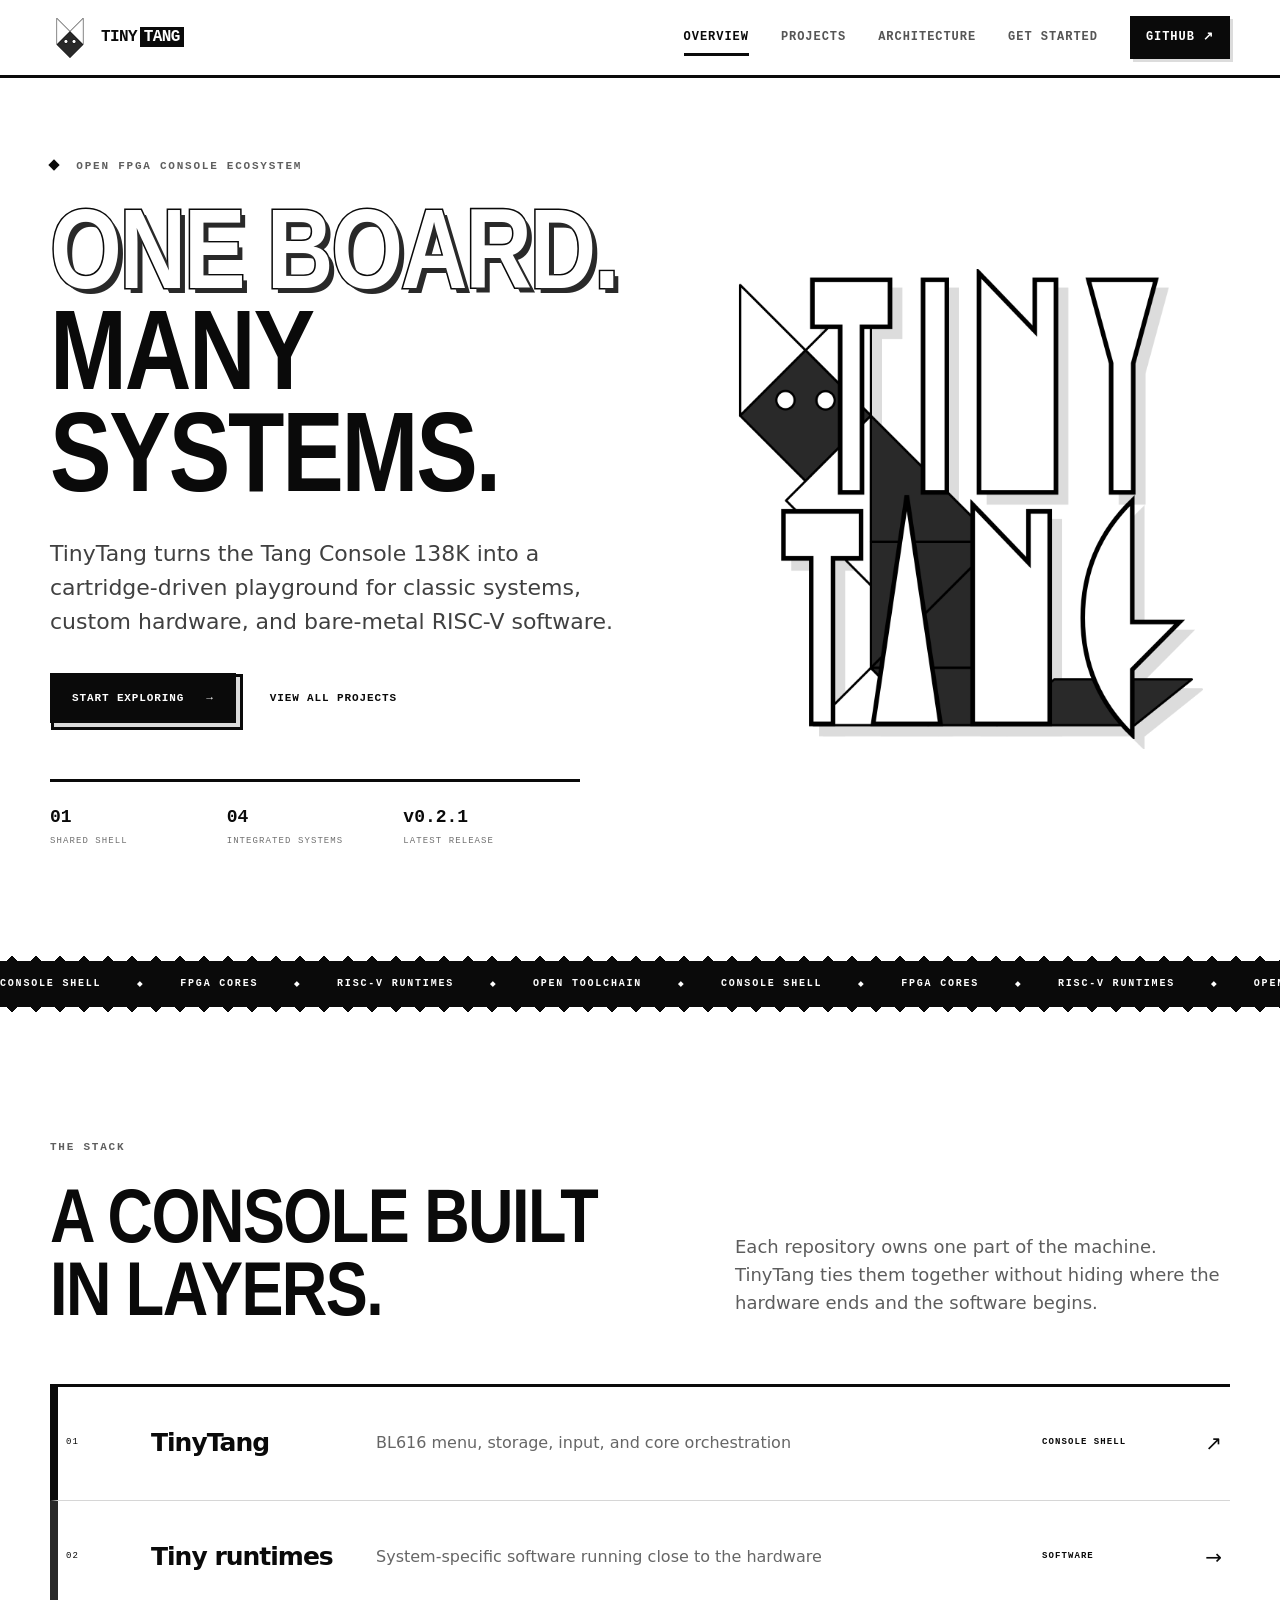
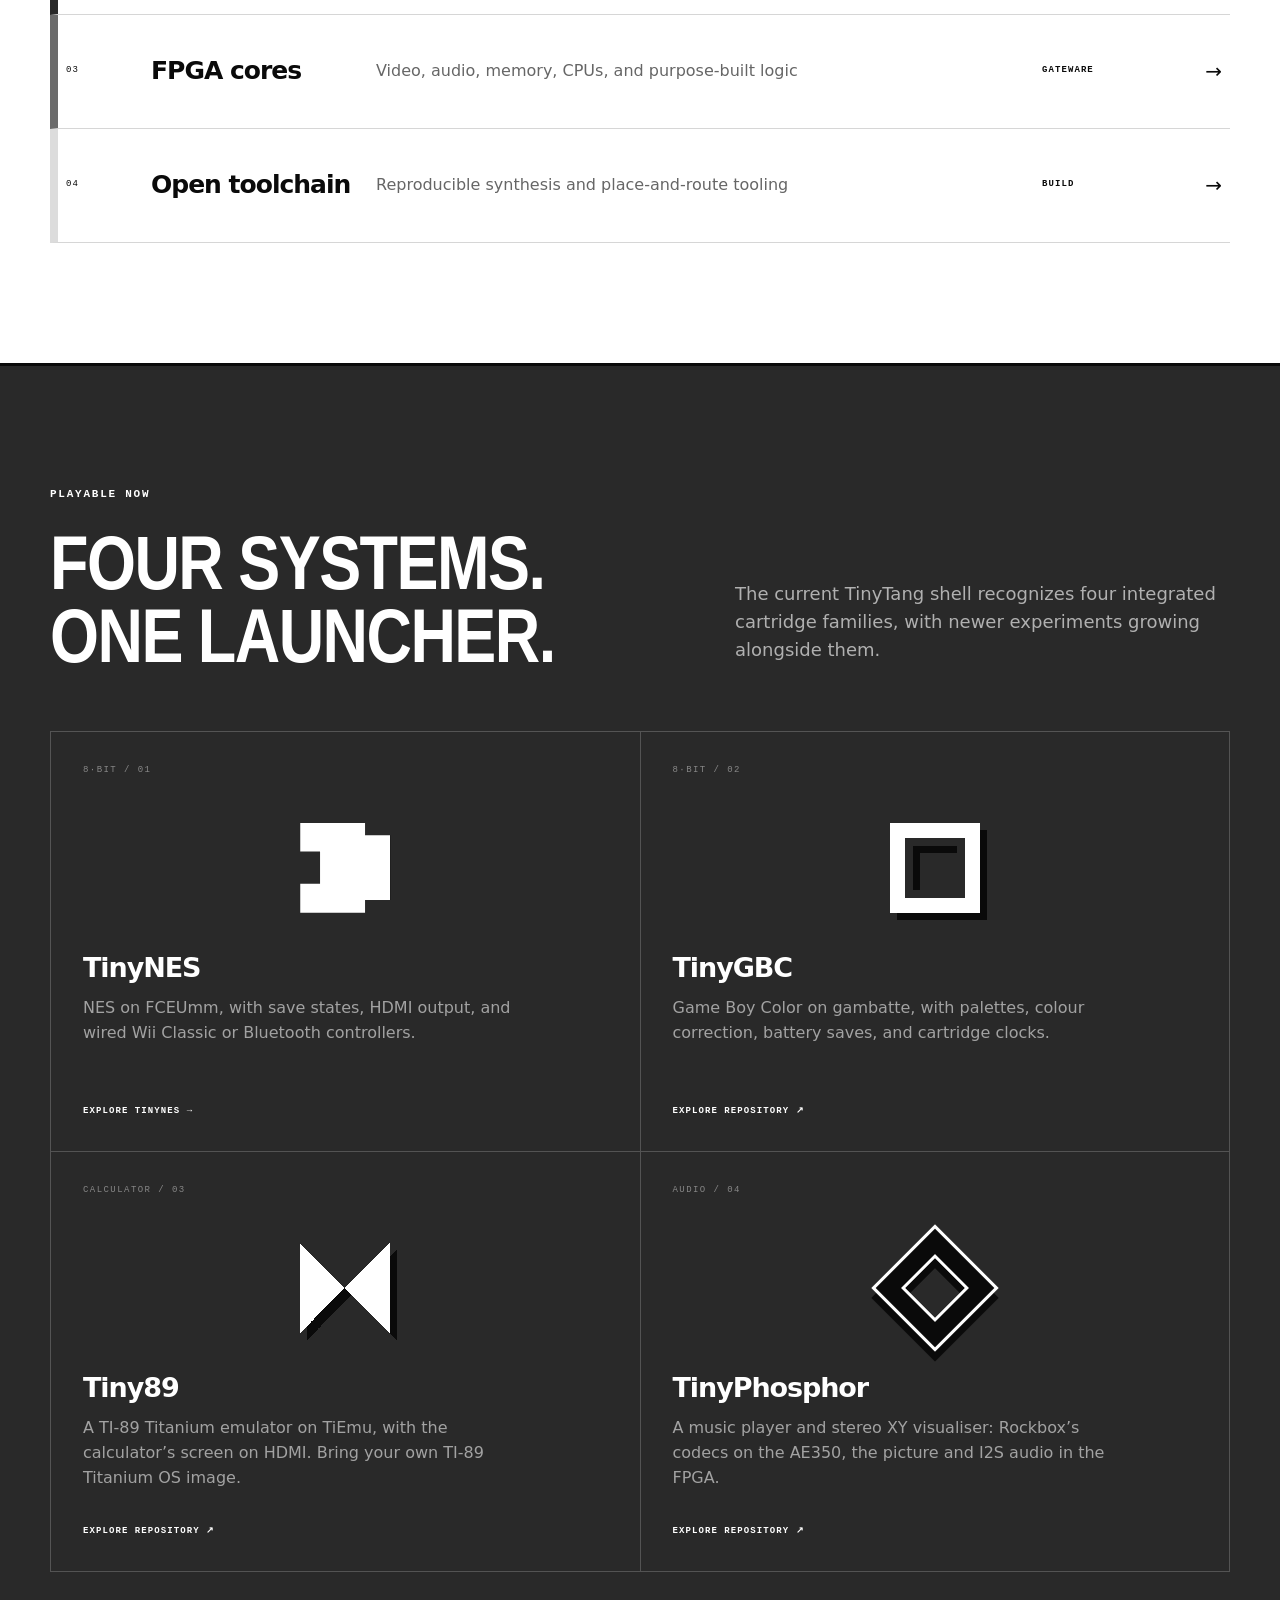
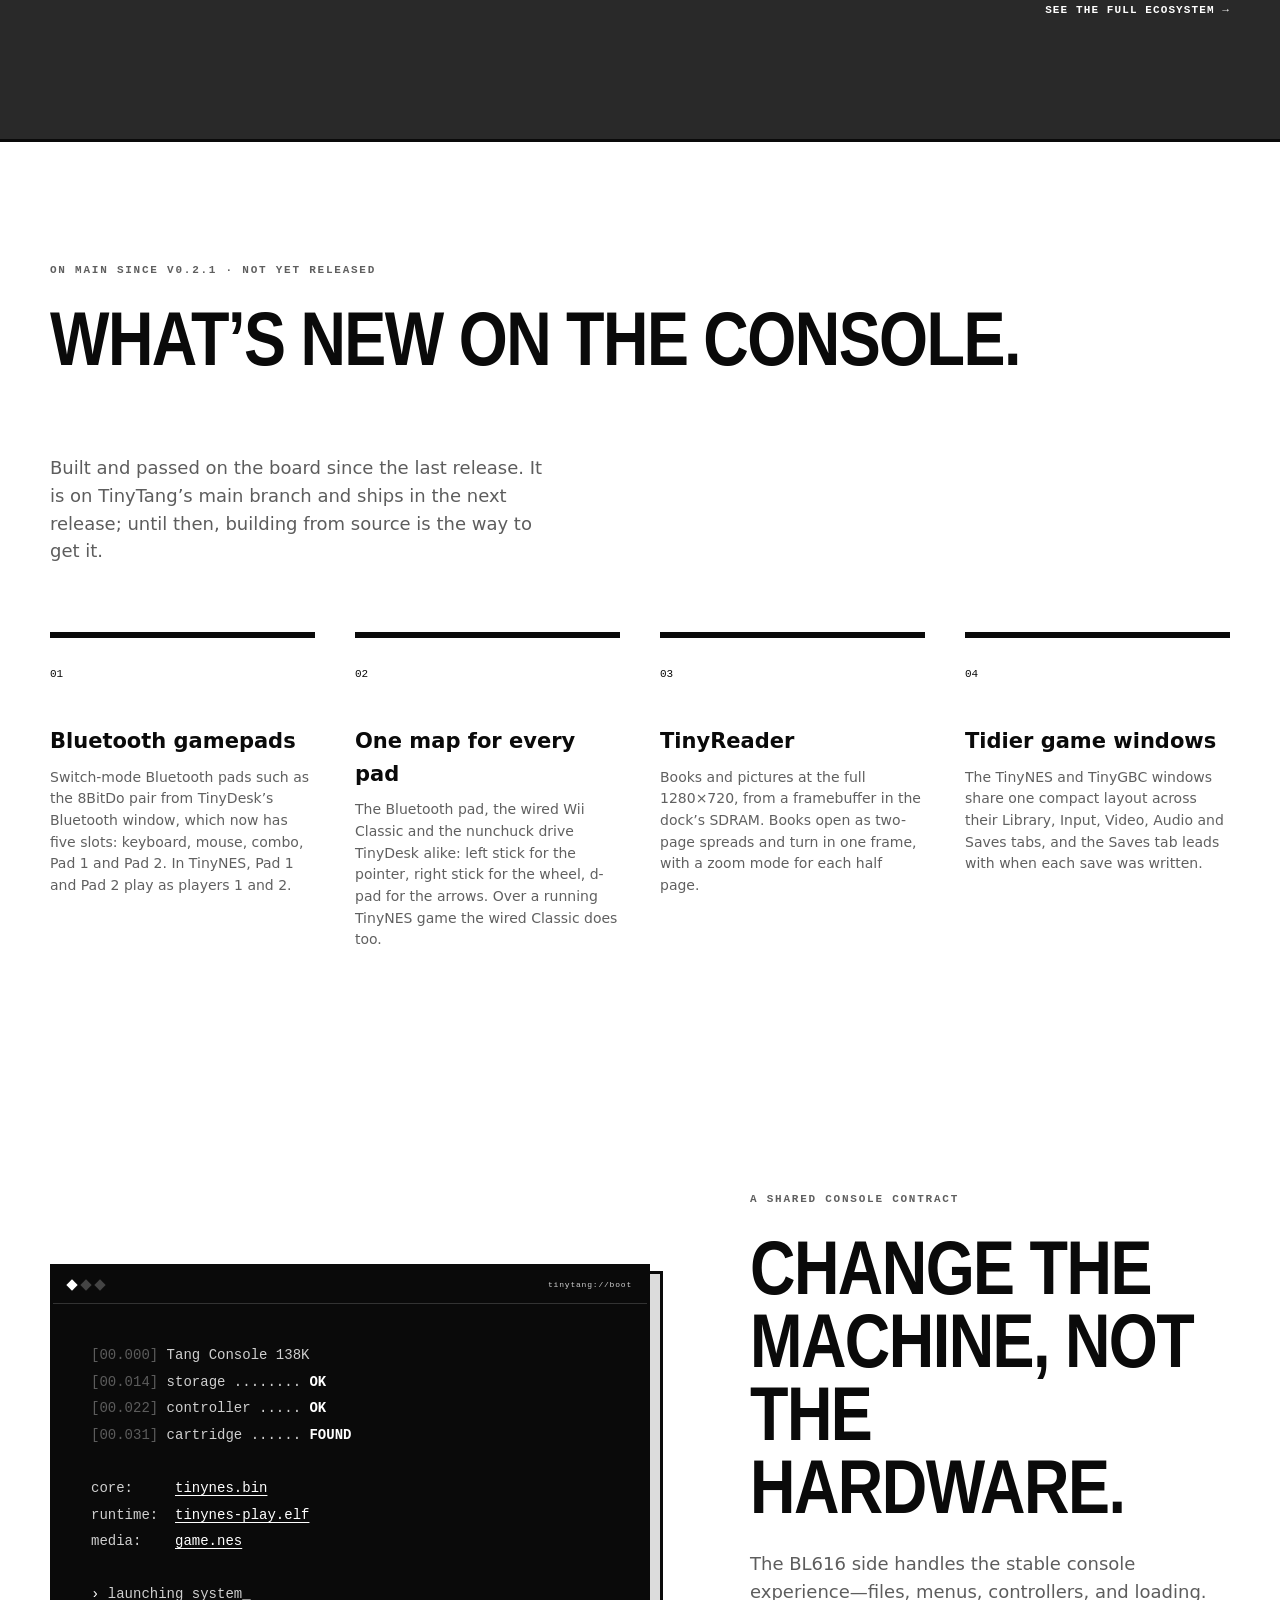
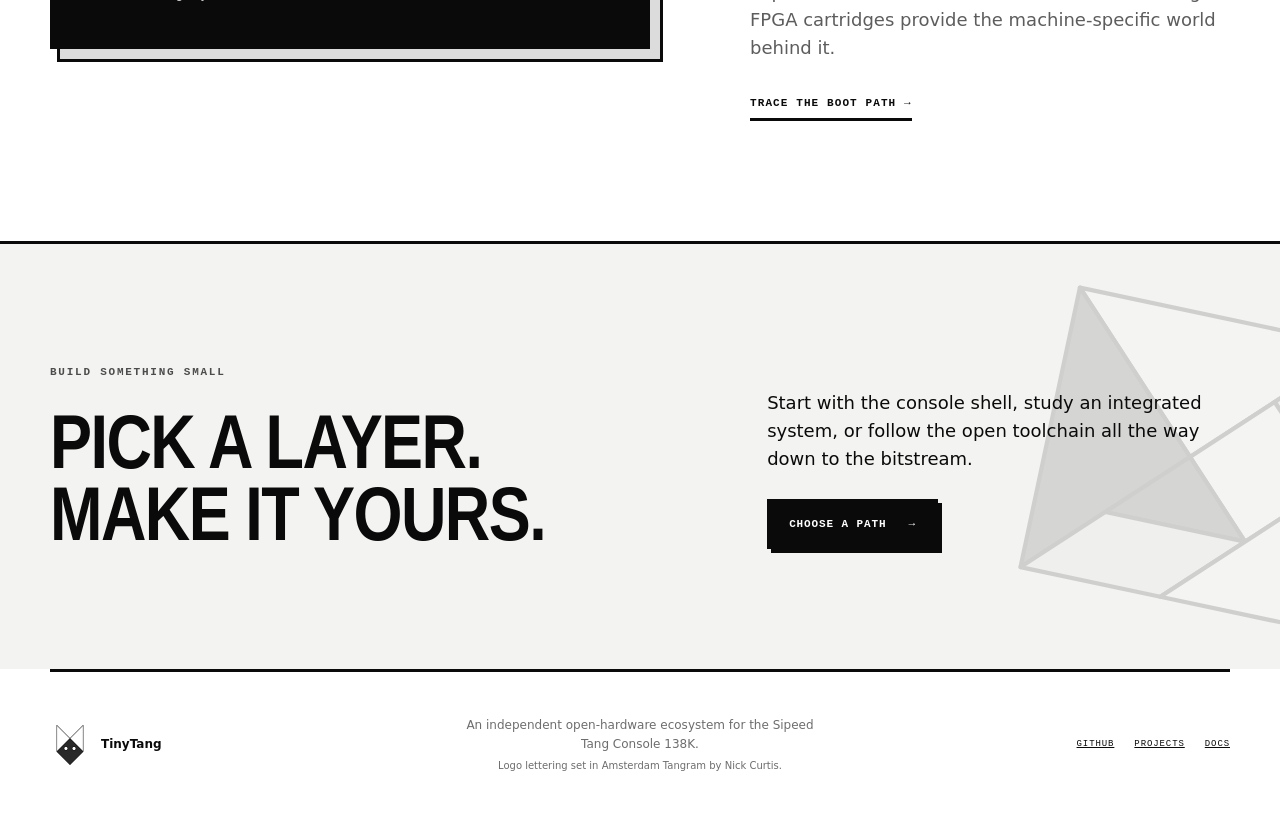
==== commit 562b90f1: "Bring the site's content up to date since TinyTang v0.2.1 Correct TinyPhosphor and Tang-Phosphor (au" ====
--- a/index.html
+++ b/index.html
@@ -55,7 +55,7 @@
         <dl class="hero-stats" aria-label="Ecosystem highlights">
           <div><dt>01</dt><dd>shared shell</dd></div>
           <div><dt>04</dt><dd>integrated systems</dd></div>
-          <div><dt>100%</dt><dd>open source</dd></div>
+          <div><dt>v0.2.1</dt><dd>latest release</dd></div>
         </dl>
       </div>
 
@@ -111,26 +111,39 @@
         <div class="system-grid">
           <a class="system-card reveal" href="projects/tinynes/">
             <span class="system-number">8·BIT / 01</span><div class="pixel-glyph glyph-nes" aria-hidden="true"></div>
-            <div><h3>TinyNES</h3><p>NES hardware and runtime with save states, HDMI output, and controller support.</p></div>
+            <div><h3>TinyNES</h3><p>NES on FCEUmm, with save states, HDMI output, and wired Wii Classic or Bluetooth controllers.</p></div>
             <span class="card-link">Explore TinyNES →</span>
           </a>
           <a class="system-card reveal" href="https://github.com/aquasock/TinyGBC">
             <span class="system-number">8·BIT / 02</span><div class="pixel-glyph glyph-gbc" aria-hidden="true"></div>
-            <div><h3>TinyGBC</h3><p>A Game Boy Color system shaped for the shared AE350 console environment.</p></div>
+            <div><h3>TinyGBC</h3><p>Game Boy Color on gambatte, with palettes, colour correction, battery saves, and cartridge clocks.</p></div>
             <span class="card-link">Explore repository ↗</span>
           </a>
           <a class="system-card reveal" href="https://github.com/aquasock/Tiny89">
             <span class="system-number">CALCULATOR / 03</span><div class="pixel-glyph glyph-89" aria-hidden="true"></div>
-            <div><h3>Tiny89</h3><p>A TI-89 Titanium emulator with an AE350 runtime, HDMI calculator display, and controller input.</p></div>
+            <div><h3>Tiny89</h3><p>A TI-89 Titanium emulator on TiEmu, with the calculator’s screen on HDMI. Bring your own TI-89 Titanium OS image.</p></div>
             <span class="card-link">Explore repository ↗</span>
           </a>
           <a class="system-card reveal" href="https://github.com/aquasock/TinyPhosphor">
-            <span class="system-number">VECTOR / 04</span><div class="pixel-glyph glyph-phosphor" aria-hidden="true"></div>
-            <div><h3>TinyPhosphor</h3><p>A hardware vector display processor and bare-metal graphics environment.</p></div>
+            <span class="system-number">AUDIO / 04</span><div class="pixel-glyph glyph-phosphor" aria-hidden="true"></div>
+            <div><h3>TinyPhosphor</h3><p>A music player and stereo XY visualiser: Rockbox’s codecs on the AE350, the picture and I2S audio in the FPGA.</p></div>
             <span class="card-link">Explore repository ↗</span>
           </a>
         </div>
         <div class="section-cta reveal"><a href="projects.html">See the full ecosystem <span aria-hidden="true">→</span></a></div>
+      </div>
+    </section>
+
+    <section class="section section-shell principles" id="new">
+      <div class="section-heading reveal">
+        <div><p class="eyebrow">On main since v0.2.1 · not yet released</p><h2>What’s new on the console.</h2></div>
+        <p>Built and passed on the board since the last release. It is on TinyTang’s main branch and ships in the next release; until then, building from source is the way to get it.</p>
+      </div>
+      <div class="principle-grid">
+        <article class="reveal"><span>01</span><h3>Bluetooth gamepads</h3><p>Switch-mode Bluetooth pads such as the 8BitDo pair from TinyDesk’s Bluetooth window, which now has five slots: keyboard, mouse, combo, Pad 1 and Pad 2. In TinyNES, Pad 1 and Pad 2 play as players 1 and 2.</p></article>
+        <article class="reveal"><span>02</span><h3>One map for every pad</h3><p>The Bluetooth pad, the wired Wii Classic and the nunchuck drive TinyDesk alike: left stick for the pointer, right stick for the wheel, d-pad for the arrows. Over a running TinyNES game the wired Classic does too.</p></article>
+        <article class="reveal"><span>03</span><h3>TinyReader</h3><p>Books and pictures at the full 1280×720, from a framebuffer in the dock’s SDRAM. Books open as two-page spreads and turn in one frame, with a zoom mode for each half page.</p></article>
+        <article class="reveal"><span>04</span><h3>Tidier game windows</h3><p>The TinyNES and TinyGBC windows share one compact layout across their Library, Input, Video, Audio and Saves tabs, and the Saves tab leads with when each save was written.</p></article>
       </div>
     </section>
 
@@ -142,8 +155,8 @@
 <span class="muted">[00.022]</span> controller ..... <b>OK</b>
 <span class="muted">[00.031]</span> cartridge ...... <b>FOUND</b>
 
-core:     <em>tinynes.fs</em>
-runtime:  <em>tinynes.bin</em>
+core:     <em>tinynes.bin</em>
+runtime:  <em>tinynes-play.elf</em>
 media:    <em>game.nes</em>
 
 <span class="prompt">›</span> launching system<span class="cursor">_</span></pre>
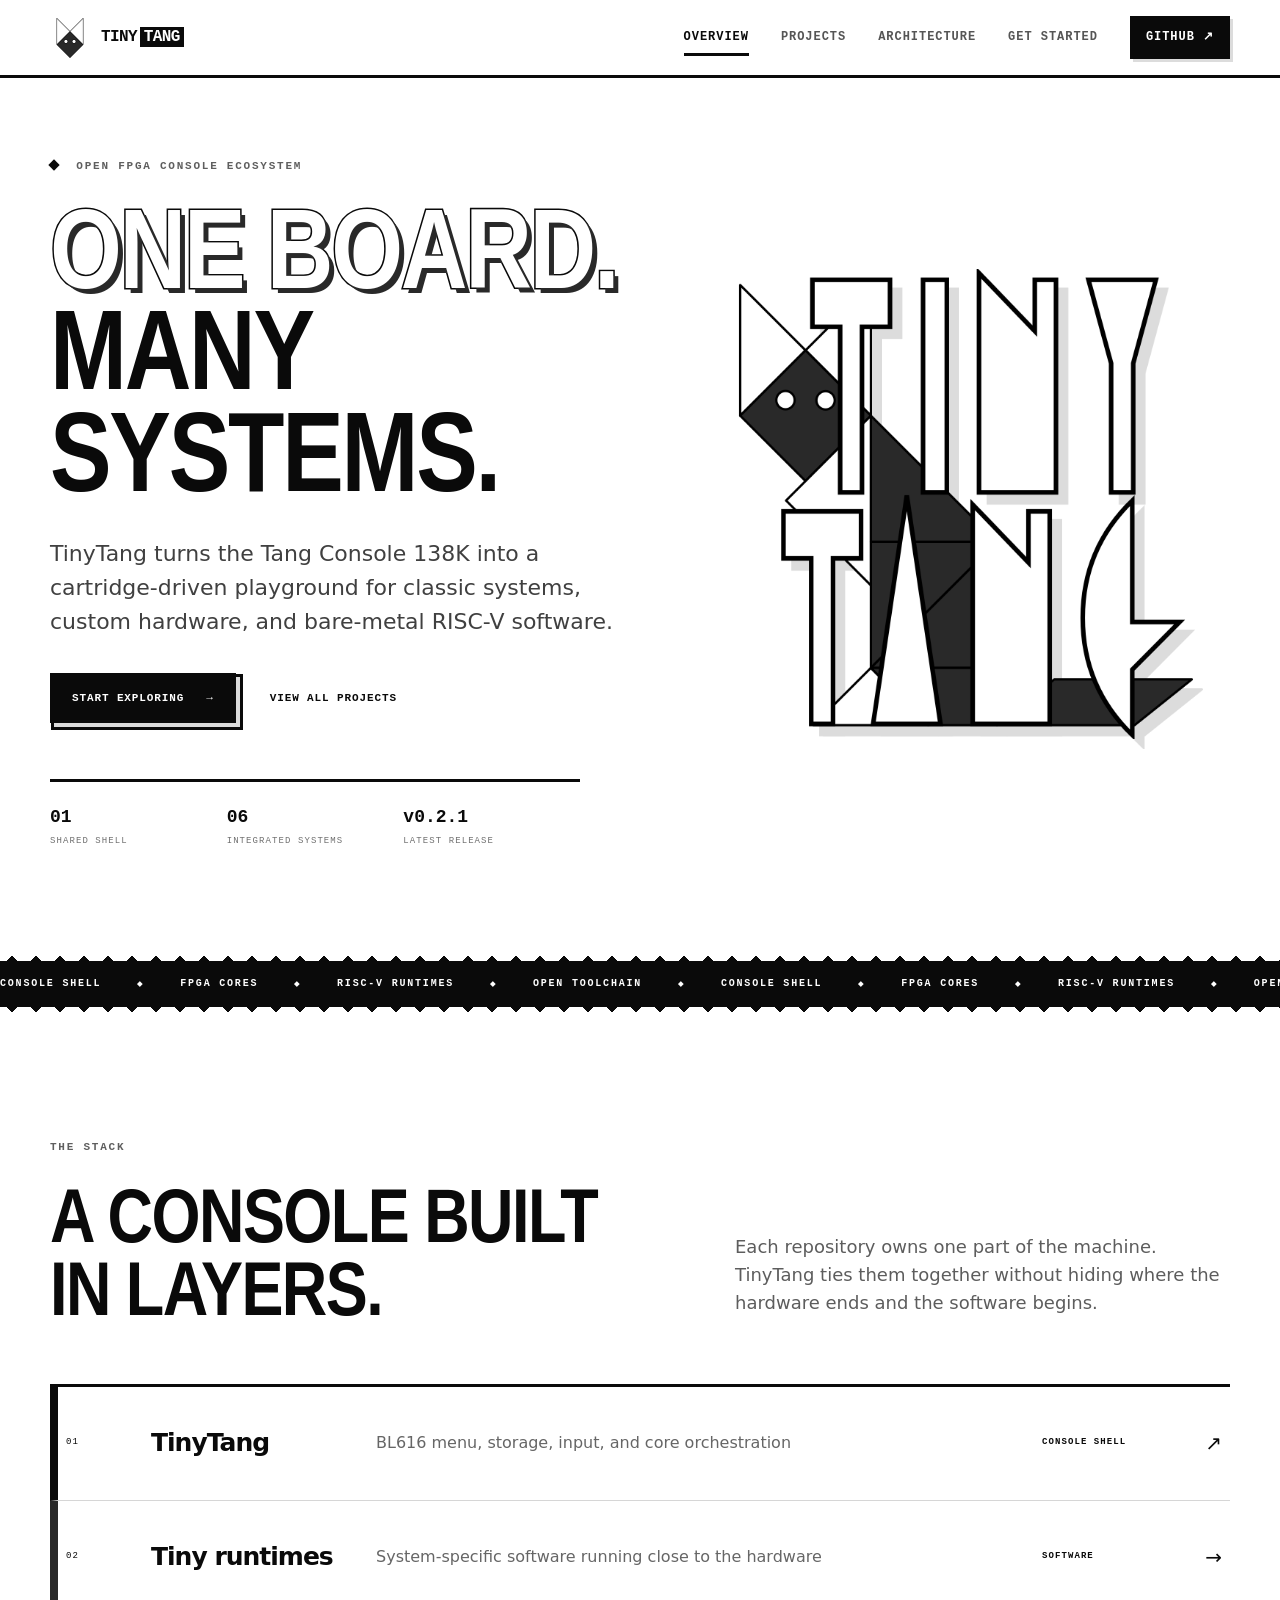
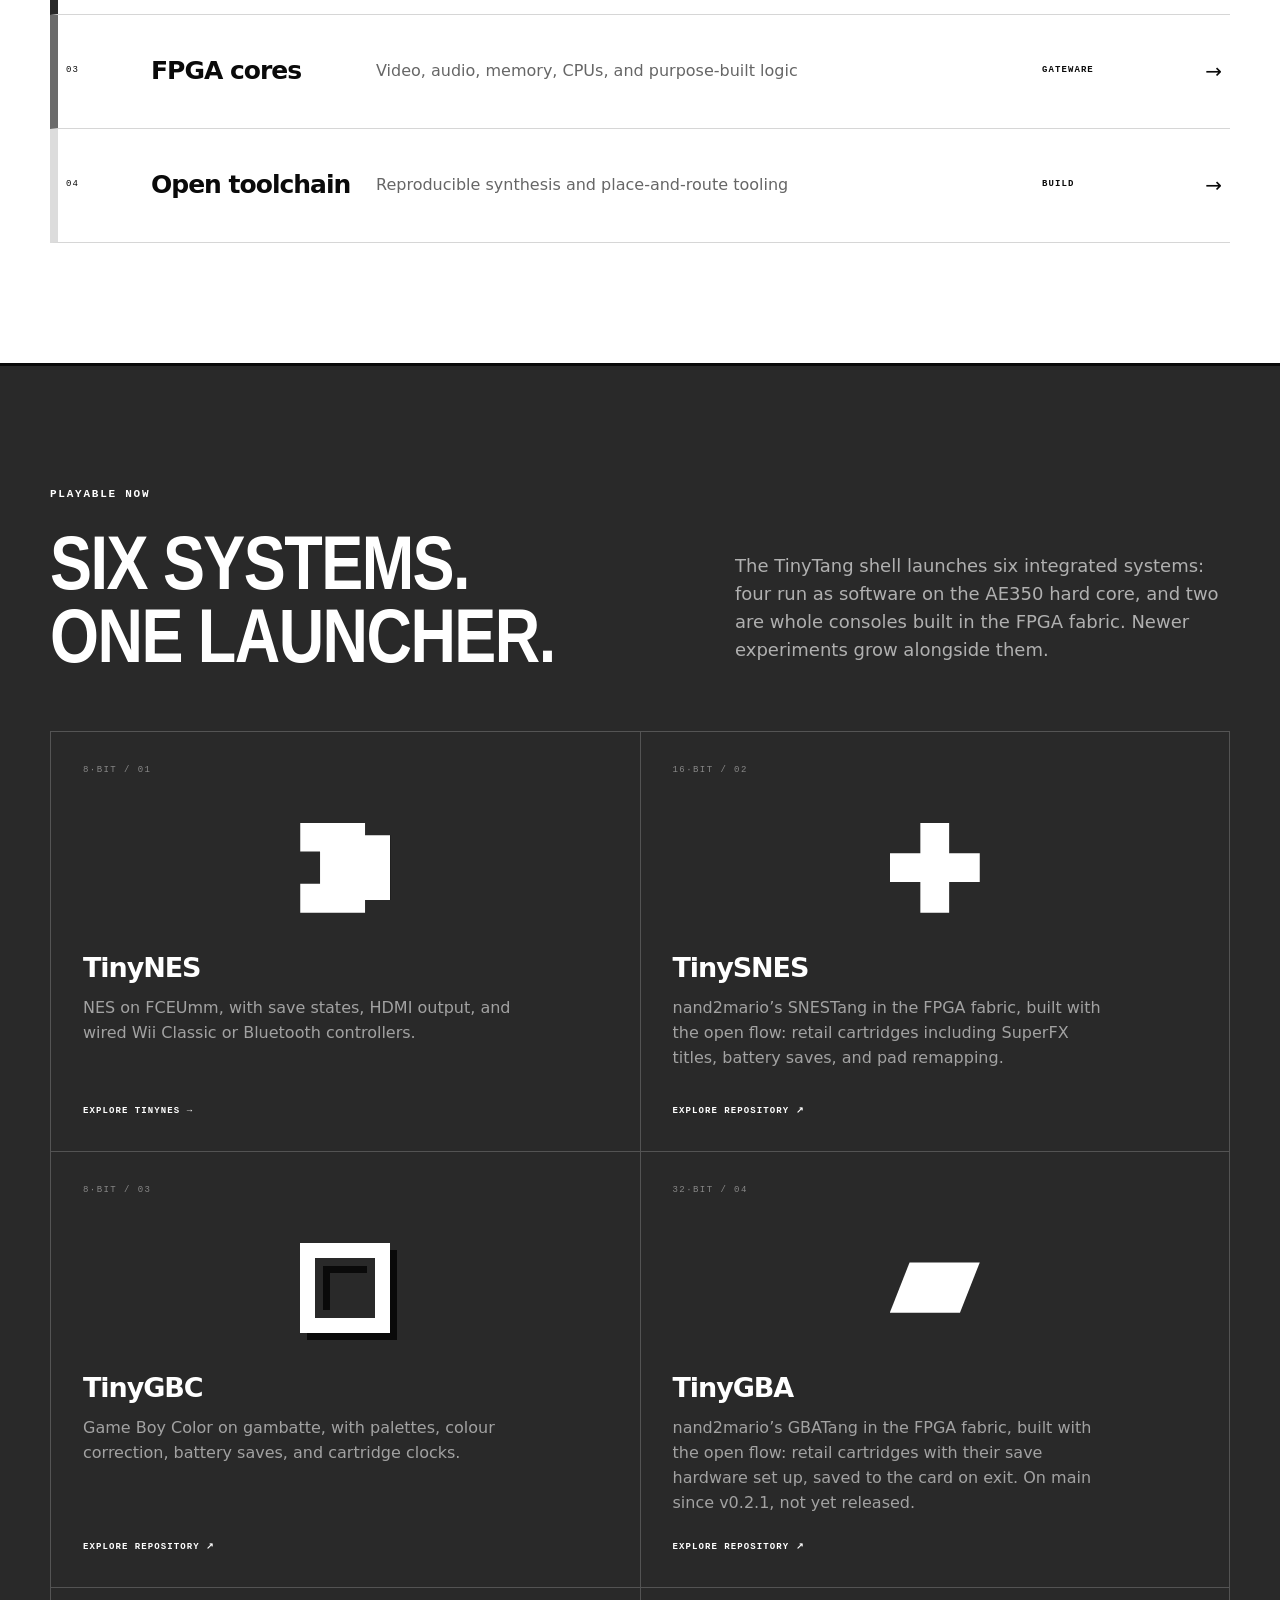
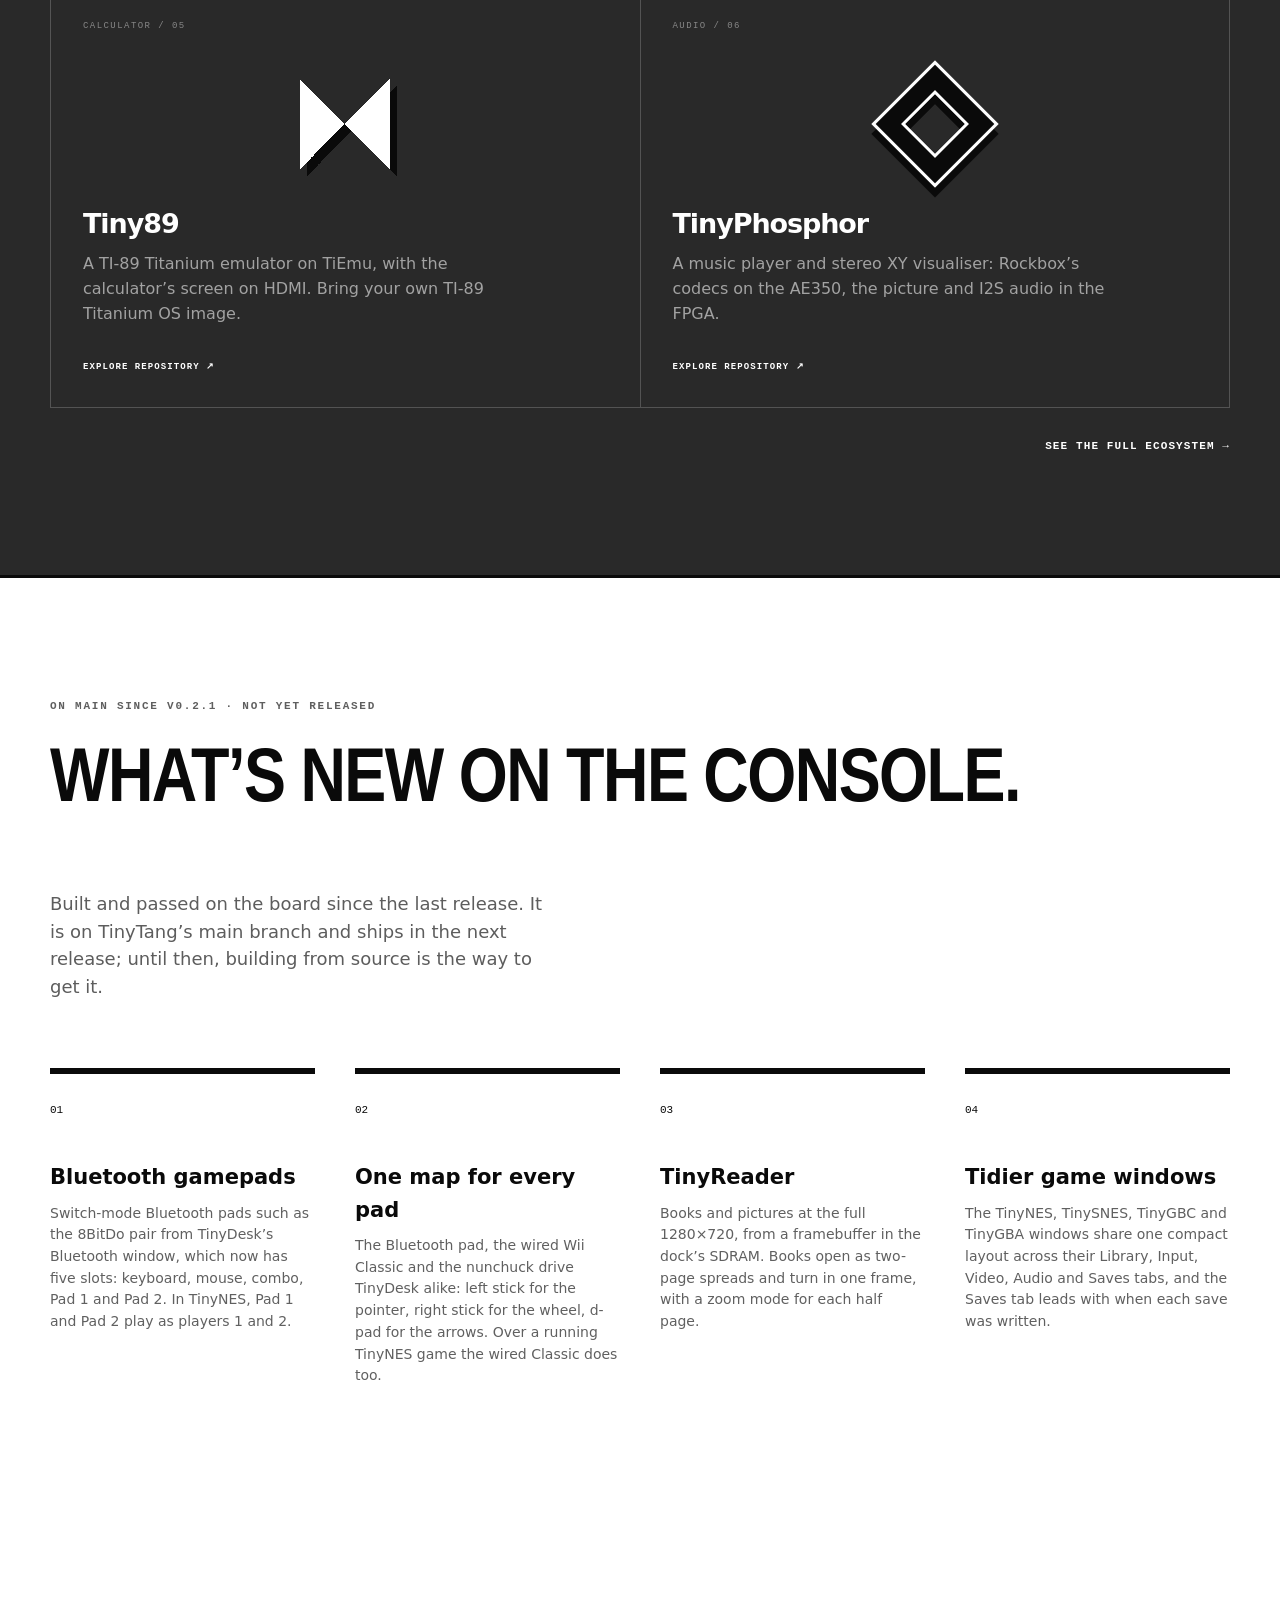
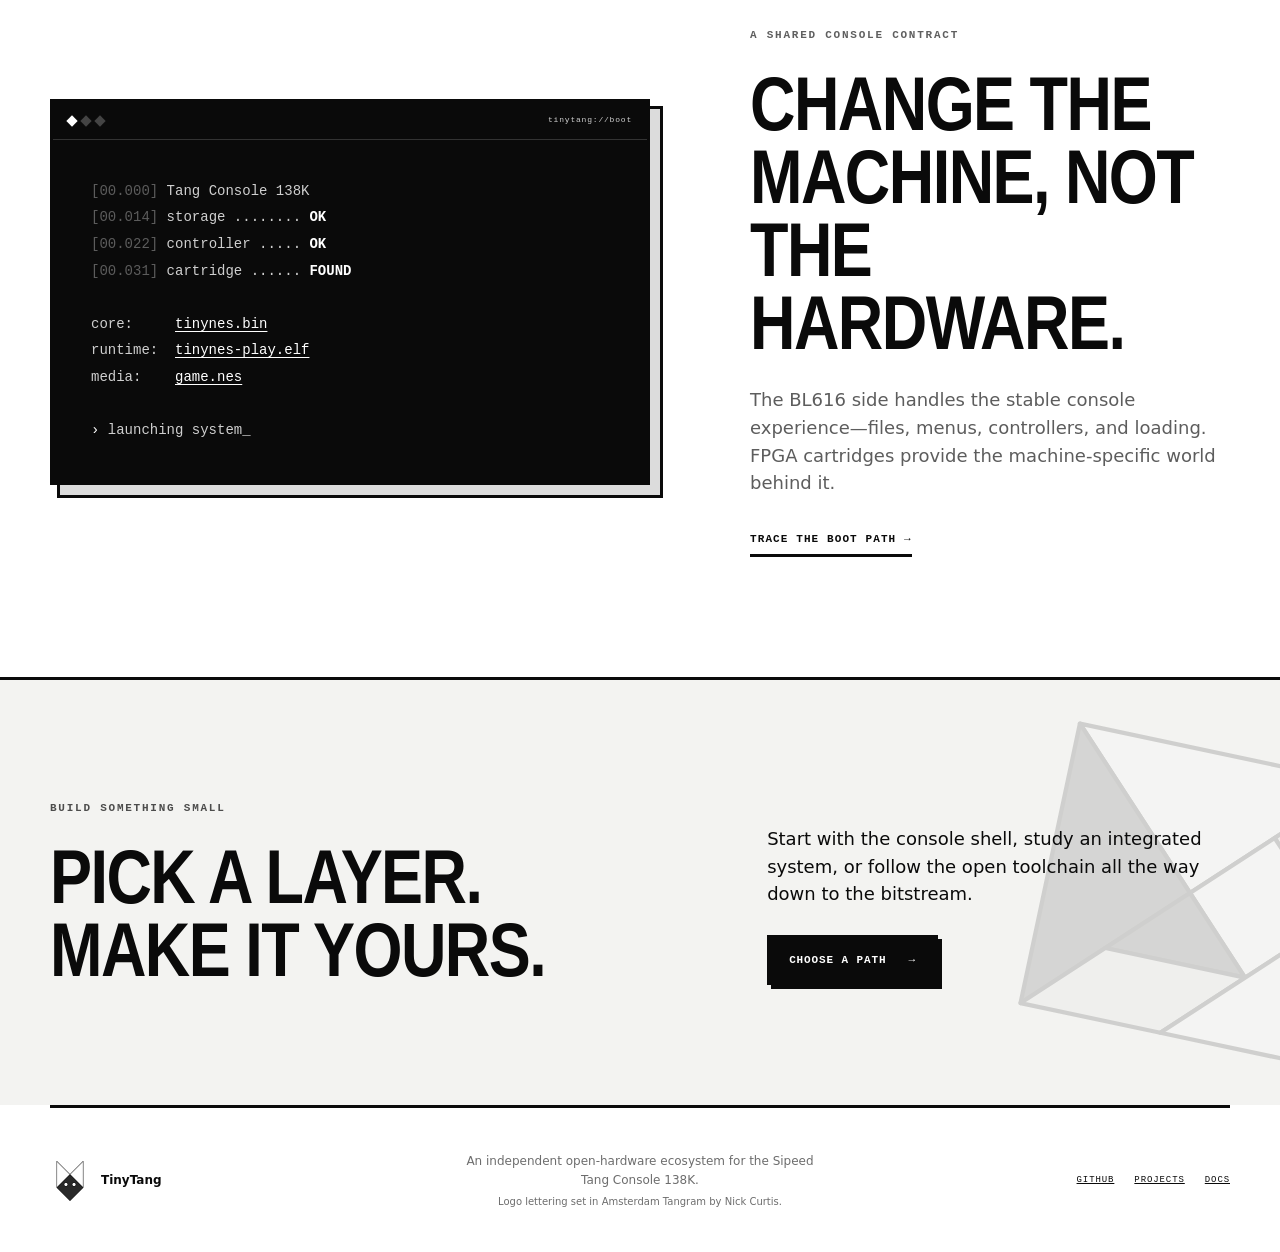
==== commit a398688c: "Add TinySNES and TinyGBA to the site Six system cards on the home page, with a d-pad glyph for TinyS" ====
--- a/index.html
+++ b/index.html
@@ -54,7 +54,7 @@
         </div>
         <dl class="hero-stats" aria-label="Ecosystem highlights">
           <div><dt>01</dt><dd>shared shell</dd></div>
-          <div><dt>04</dt><dd>integrated systems</dd></div>
+          <div><dt>06</dt><dd>integrated systems</dd></div>
           <div><dt>v0.2.1</dt><dd>latest release</dd></div>
         </dl>
       </div>
@@ -105,8 +105,8 @@
     <section class="section section-dark" id="featured">
       <div class="section-shell">
         <div class="section-heading reveal">
-          <div><p class="eyebrow">Playable now</p><h2>Four systems.<br>One launcher.</h2></div>
-          <p>The current TinyTang shell recognizes four integrated cartridge families, with newer experiments growing alongside them.</p>
+          <div><p class="eyebrow">Playable now</p><h2>Six systems.<br>One launcher.</h2></div>
+          <p>The TinyTang shell launches six integrated systems: four run as software on the AE350 hard core, and two are whole consoles built in the FPGA fabric. Newer experiments grow alongside them.</p>
         </div>
         <div class="system-grid">
           <a class="system-card reveal" href="projects/tinynes/">
@@ -114,18 +114,28 @@
             <div><h3>TinyNES</h3><p>NES on FCEUmm, with save states, HDMI output, and wired Wii Classic or Bluetooth controllers.</p></div>
             <span class="card-link">Explore TinyNES →</span>
           </a>
+          <a class="system-card reveal" href="https://github.com/aquasock/TinySNES">
+            <span class="system-number">16·BIT / 02</span><div class="pixel-glyph glyph-snes" aria-hidden="true"></div>
+            <div><h3>TinySNES</h3><p>nand2mario’s SNESTang in the FPGA fabric, built with the open flow: retail cartridges including SuperFX titles, battery saves, and pad remapping.</p></div>
+            <span class="card-link">Explore repository ↗</span>
+          </a>
           <a class="system-card reveal" href="https://github.com/aquasock/TinyGBC">
-            <span class="system-number">8·BIT / 02</span><div class="pixel-glyph glyph-gbc" aria-hidden="true"></div>
+            <span class="system-number">8·BIT / 03</span><div class="pixel-glyph glyph-gbc" aria-hidden="true"></div>
             <div><h3>TinyGBC</h3><p>Game Boy Color on gambatte, with palettes, colour correction, battery saves, and cartridge clocks.</p></div>
             <span class="card-link">Explore repository ↗</span>
           </a>
+          <a class="system-card reveal" href="https://github.com/aquasock/TinyGBA">
+            <span class="system-number">32·BIT / 04</span><div class="pixel-glyph glyph-gba" aria-hidden="true"></div>
+            <div><h3>TinyGBA</h3><p>nand2mario’s GBATang in the FPGA fabric, built with the open flow: retail cartridges with their save hardware set up, saved to the card on exit. On main since v0.2.1, not yet released.</p></div>
+            <span class="card-link">Explore repository ↗</span>
+          </a>
           <a class="system-card reveal" href="https://github.com/aquasock/Tiny89">
-            <span class="system-number">CALCULATOR / 03</span><div class="pixel-glyph glyph-89" aria-hidden="true"></div>
+            <span class="system-number">CALCULATOR / 05</span><div class="pixel-glyph glyph-89" aria-hidden="true"></div>
             <div><h3>Tiny89</h3><p>A TI-89 Titanium emulator on TiEmu, with the calculator’s screen on HDMI. Bring your own TI-89 Titanium OS image.</p></div>
             <span class="card-link">Explore repository ↗</span>
           </a>
           <a class="system-card reveal" href="https://github.com/aquasock/TinyPhosphor">
-            <span class="system-number">AUDIO / 04</span><div class="pixel-glyph glyph-phosphor" aria-hidden="true"></div>
+            <span class="system-number">AUDIO / 06</span><div class="pixel-glyph glyph-phosphor" aria-hidden="true"></div>
             <div><h3>TinyPhosphor</h3><p>A music player and stereo XY visualiser: Rockbox’s codecs on the AE350, the picture and I2S audio in the FPGA.</p></div>
             <span class="card-link">Explore repository ↗</span>
           </a>
@@ -143,7 +153,7 @@
         <article class="reveal"><span>01</span><h3>Bluetooth gamepads</h3><p>Switch-mode Bluetooth pads such as the 8BitDo pair from TinyDesk’s Bluetooth window, which now has five slots: keyboard, mouse, combo, Pad 1 and Pad 2. In TinyNES, Pad 1 and Pad 2 play as players 1 and 2.</p></article>
         <article class="reveal"><span>02</span><h3>One map for every pad</h3><p>The Bluetooth pad, the wired Wii Classic and the nunchuck drive TinyDesk alike: left stick for the pointer, right stick for the wheel, d-pad for the arrows. Over a running TinyNES game the wired Classic does too.</p></article>
         <article class="reveal"><span>03</span><h3>TinyReader</h3><p>Books and pictures at the full 1280×720, from a framebuffer in the dock’s SDRAM. Books open as two-page spreads and turn in one frame, with a zoom mode for each half page.</p></article>
-        <article class="reveal"><span>04</span><h3>Tidier game windows</h3><p>The TinyNES and TinyGBC windows share one compact layout across their Library, Input, Video, Audio and Saves tabs, and the Saves tab leads with when each save was written.</p></article>
+        <article class="reveal"><span>04</span><h3>Tidier game windows</h3><p>The TinyNES, TinySNES, TinyGBC and TinyGBA windows share one compact layout across their Library, Input, Video, Audio and Saves tabs, and the Saves tab leads with when each save was written.</p></article>
       </div>
     </section>
 
--- a/styles.css
+++ b/styles.css
@@ -108,6 +108,8 @@
 .system-number { color: #878787; font-family: var(--mono); font-size: 9px; letter-spacing: .16em; }
 .pixel-glyph { width: 90px; height: 90px; margin: 45px auto 34px; filter: drop-shadow(7px 7px 0 var(--ink)); }
 .glyph-nes { background: var(--lime); clip-path: polygon(0 0, 72% 0, 72% 14%, 100% 14%, 100% 86%, 72% 86%, 72% 100%, 0 100%, 0 68%, 22% 68%, 22% 32%, 0 32%); }
+.glyph-snes { background: #fff; clip-path: polygon(34% 0, 66% 0, 66% 34%, 100% 34%, 100% 66%, 66% 66%, 66% 100%, 34% 100%, 34% 66%, 0 66%, 0 34%, 34% 34%); }
+.glyph-gba { background: #fff; clip-path: polygon(22% 22%, 100% 22%, 78% 78%, 0 78%); }
 .glyph-gbc { border: 15px solid #fff; box-shadow: inset 0 0 0 8px var(--char); }
 .glyph-89 { background: conic-gradient(from 45deg, #fff 0 25%, transparent 0 50%, #fff 0 75%, transparent 0); }
 .glyph-phosphor { border: 3px solid var(--lime); transform: rotate(45deg); box-shadow: inset 0 0 0 18px var(--ink), inset 0 0 0 21px var(--lime); }
